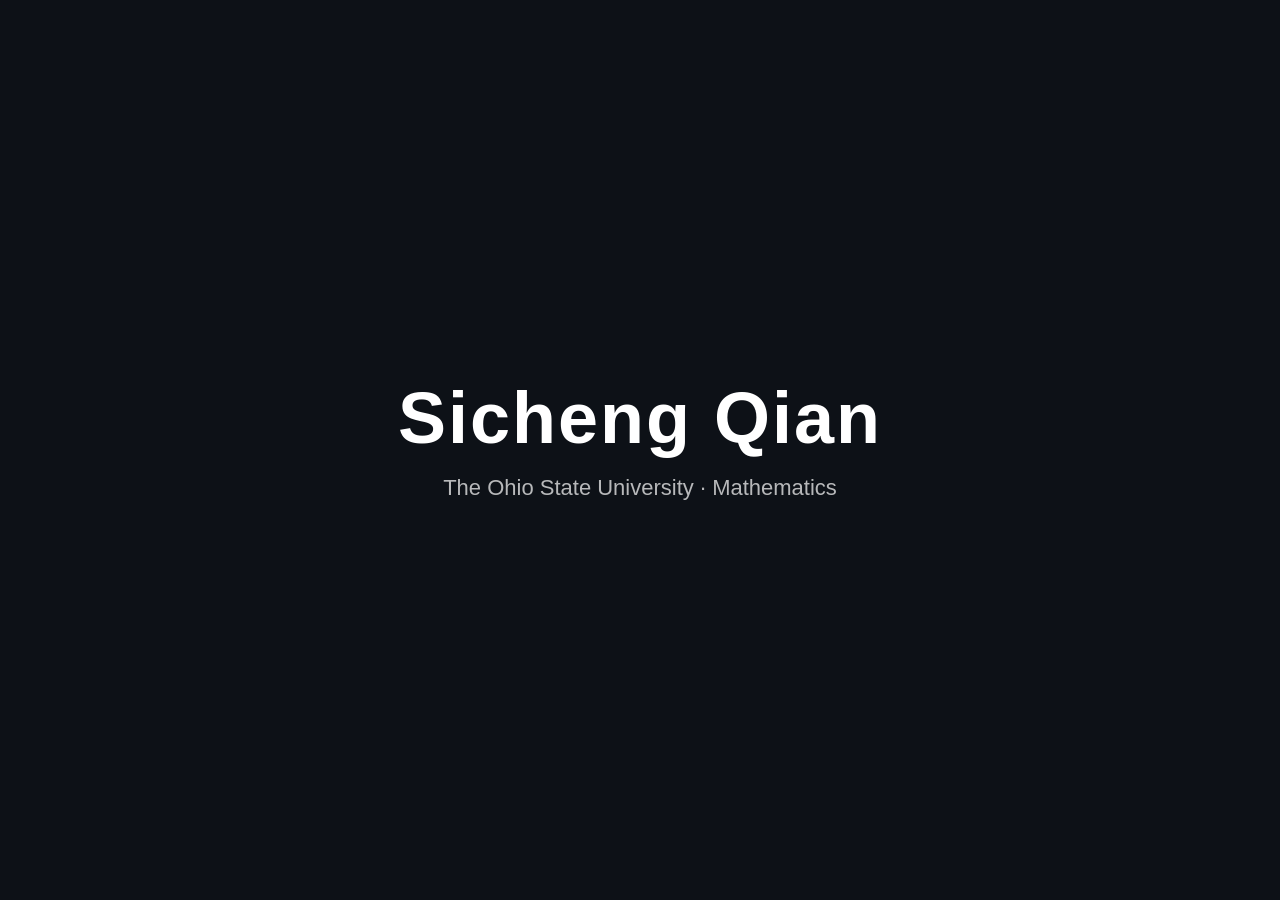
==== index.html @ fb71d8be "Modify styles for background and typography Updated background color and font styles in index.html." ====
<!DOCTYPE html>
<html lang="en">
<head>
  <meta charset="UTF-8">
  <meta name="viewport" content="width=device-width, initial-scale=1.0">
  <title>Sicheng Qian</title>

  <style>
    body{
      margin:0;
      background:#0d1117;
      color:white;
      font-family:Arial, sans-serif;
      height:100vh;
      display:flex;
      justify-content:center;
      align-items:center;
    }

    .card{
      text-align:center;
    }

    h1{
      font-size:72px;
      margin:0;
      letter-spacing:2px;
    }

    p{
      margin-top:16px;
      opacity:0.7;
      font-size:22px;
    }
  </style>
</head>

<body>

<div class="card">
  <h1>Sicheng Qian</h1>
  <p>The Ohio State University · Mathematics</p>
</div>

</body>
</html>
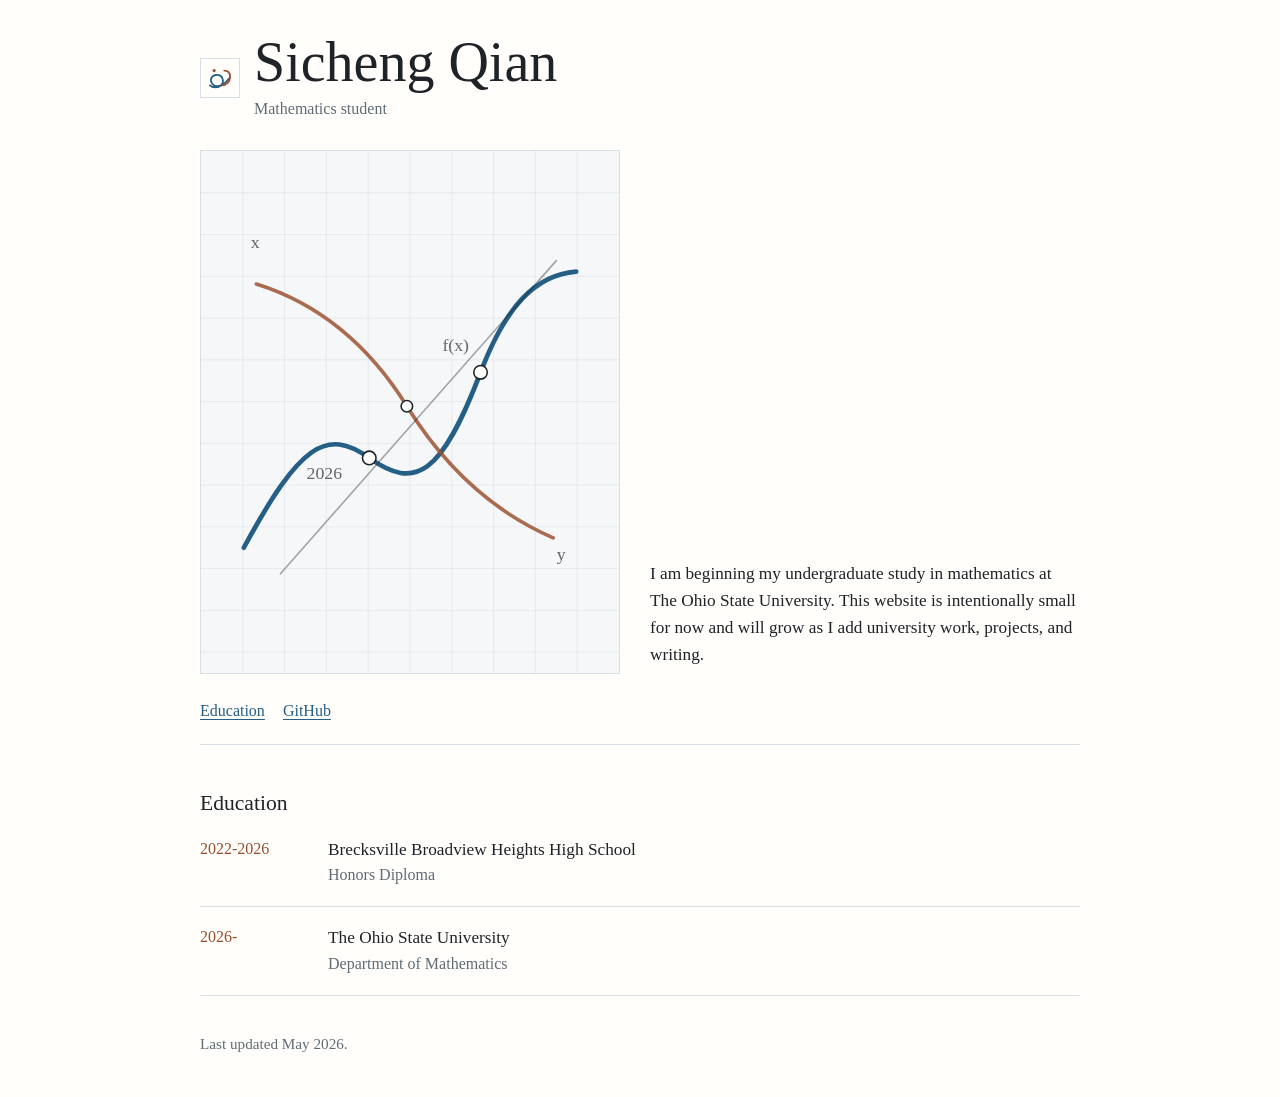
==== commit b6e4968b: "Refactor index.html with improved structure Updated HTML structure and added meta description." ====
--- a/index.html
+++ b/index.html
@@ -1,46 +1,66 @@
-<!DOCTYPE html>
+
+<!doctype html>
 <html lang="en">
-<head>
-  <meta charset="UTF-8">
-  <meta name="viewport" content="width=device-width, initial-scale=1.0">
-  <title>Sicheng Qian</title>
+  <head>
+    <meta charset="utf-8">
+    <meta name="viewport" content="width=device-width, initial-scale=1">
+    <meta name="description" content="Sicheng Qian's personal academic website.">
+    <title>Sicheng Qian</title>
+    <link rel="stylesheet" href="styles.css">
+  </head>
+  <body>
+    <main class="page">
+      <header class="site-header" aria-label="Sicheng Qian homepage">
+        <a class="mark" href="./" aria-label="Sicheng Qian home">
+          <img src="assets/sq-mark.svg" alt="" width="34" height="34">
+        </a>
+        <div>
+          <h1>Sicheng Qian</h1>
+          <p class="subtitle">Mathematics student</p>
+        </div>
+      </header>
 
-  <style>
-    body{
-      margin:0;
-      background:#0d1117;
-      color:white;
-      font-family:Arial, sans-serif;
-      height:100vh;
-      display:flex;
-      justify-content:center;
-      align-items:center;
-    }
+      <section class="intro" aria-label="Introduction">
+        <div class="portrait-panel">
+          <img src="assets/math-field.svg" alt="Abstract mathematical coordinate field">
+        </div>
+        <div class="intro-copy">
+          <p>
+            I am beginning my undergraduate study in mathematics at The Ohio
+            State University. This website is intentionally small for now and
+            will grow as I add university work, projects, and writing.
+          </p>
+        </div>
+      </section>
 
-    .card{
-      text-align:center;
-    }
+      <nav class="links" aria-label="Website sections">
+        <a href="#education">Education</a>
+        <a href="https://github.com/qsc032376-hash">GitHub</a>
+      </nav>
 
-    h1{
-      font-size:72px;
-      margin:0;
-      letter-spacing:2px;
-    }
+      <section class="section" id="education">
+        <h2>Education</h2>
+        <ol class="timeline">
+          <li>
+            <span class="years">2022-2026</span>
+            <div>
+              <h3>Brecksville Broadview Heights High School</h3>
+              <p>Honors Diploma</p>
+            </div>
+          </li>
+          <li>
+            <span class="years">2026-</span>
+            <div>
+              <h3>The Ohio State University</h3>
+              <p>Department of Mathematics</p>
+            </div>
+          </li>
+        </ol>
+      </section>
 
-    p{
-      margin-top:16px;
-      opacity:0.7;
-      font-size:22px;
-    }
-  </style>
-</head>
-
-<body>
-
-<div class="card">
-  <h1>Sicheng Qian</h1>
-  <p>The Ohio State University · Mathematics</p>
-</div>
-
-</body>
+      <footer>
+        <p>Last updated May 2026.</p>
+      </footer>
+    </main>
+  </body>
 </html>
--- a/styles.css
+++ b/styles.css
@@ -0,0 +1 @@
+body{margin:0;background:#fffefb;color:#1f2328;font-family:Georgia,'Times New Roman',serif;line-height:1.55}a{color:#255f85;text-underline-offset:.18em}a:hover{color:#9a4f2d}.page{width:min(880px,calc(100% - 32px));margin:0 auto;padding:34px 0 42px}.site-header{display:flex;align-items:center;gap:14px;margin-bottom:28px}.mark{display:inline-grid;width:38px;height:38px;place-items:center;border:1px solid #d8dee4;background:#fff}h1,h2,h3,p{margin:0}h1{font-size:clamp(2.1rem,6vw,3.5rem);font-weight:500;line-height:1}.subtitle,.timeline p,footer{color:#616b75}.subtitle{margin-top:7px}.intro{display:grid;grid-template-columns:minmax(260px,420px) minmax(0,1fr);gap:30px;align-items:end;margin-bottom:25px}.portrait-panel{border:1px solid #d8dee4;background:#f5f7f8}.portrait-panel img{display:block;width:100%;height:auto;aspect-ratio:4/5;object-fit:cover}.intro-copy{max-width:34rem;padding-bottom:6px;font-size:1.08rem}.links{display:flex;flex-wrap:wrap;gap:8px 18px;margin:22px 0 42px;padding-bottom:20px;border-bottom:1px solid #d8dee4}.section{margin-top:30px}h2{margin-bottom:16px;font-size:1.35rem;font-weight:500}h3{font-size:1.08rem;font-weight:500}.timeline{display:grid;gap:18px;margin:0;padding:0;list-style:none}.timeline li{display:grid;grid-template-columns:108px minmax(0,1fr);gap:20px;padding-bottom:18px;border-bottom:1px solid #d8dee4}.years{color:#9a4f2d;font-variant-numeric:tabular-nums;white-space:nowrap}footer{margin-top:36px;font-size:.95rem}@media(max-width:680px){.page{width:min(100% - 24px,880px);padding-top:24px}.intro{grid-template-columns:1fr;gap:18px}.portrait-panel img{aspect-ratio:16/10}.timeline li{grid-template-columns:1fr;gap:4px}}
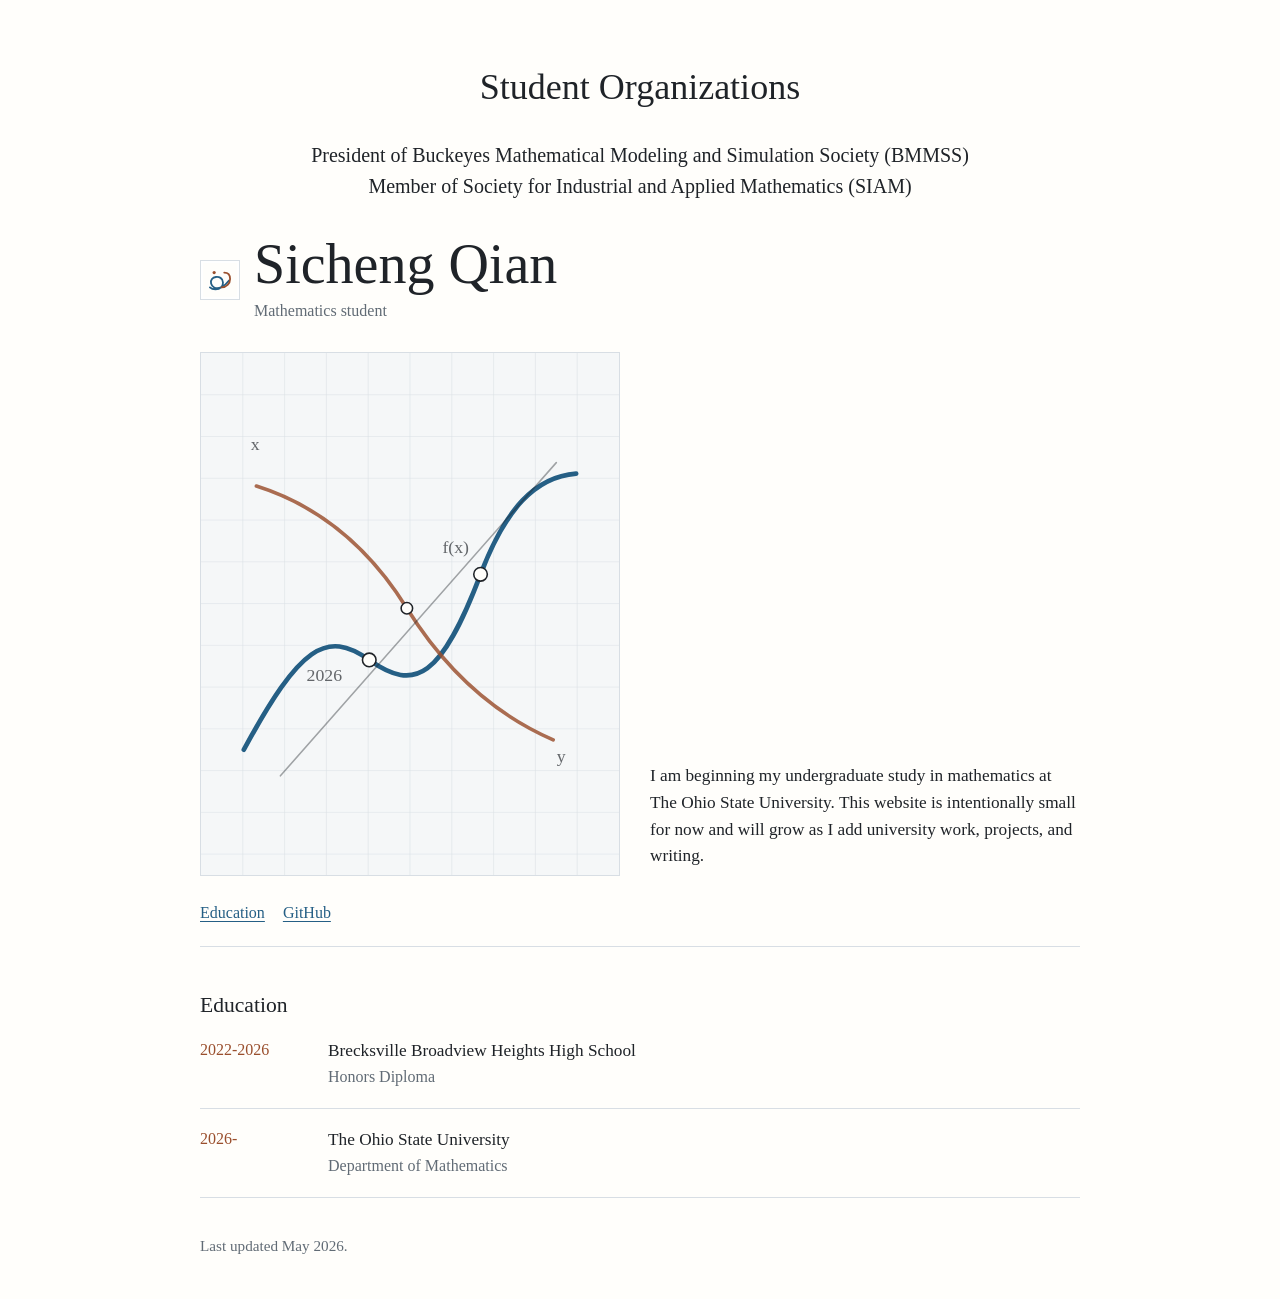
==== commit ea611818: "Add student organizations section to index.html Added section for student organizations with roles." ====
--- a/index.html
+++ b/index.html
@@ -1,4 +1,3 @@
-
 <!doctype html>
 <html lang="en">
   <head>
@@ -8,6 +7,17 @@
     <title>Sicheng Qian</title>
     <link rel="stylesheet" href="styles.css">
   </head>
+  <div style="margin-top:60px;text-align:center;">
+  <h2 style="font-size:36px;">Student Organizations</h2>
+
+  <p style="font-size:20px;margin-top:24px;">
+    President of Buckeyes Mathematical Modeling and Simulation Society (BMMSS)
+  </p>
+
+  <p style="font-size:20px;">
+    Member of Society for Industrial and Applied Mathematics (SIAM)
+  </p>
+</div>
   <body>
     <main class="page">
       <header class="site-header" aria-label="Sicheng Qian homepage">
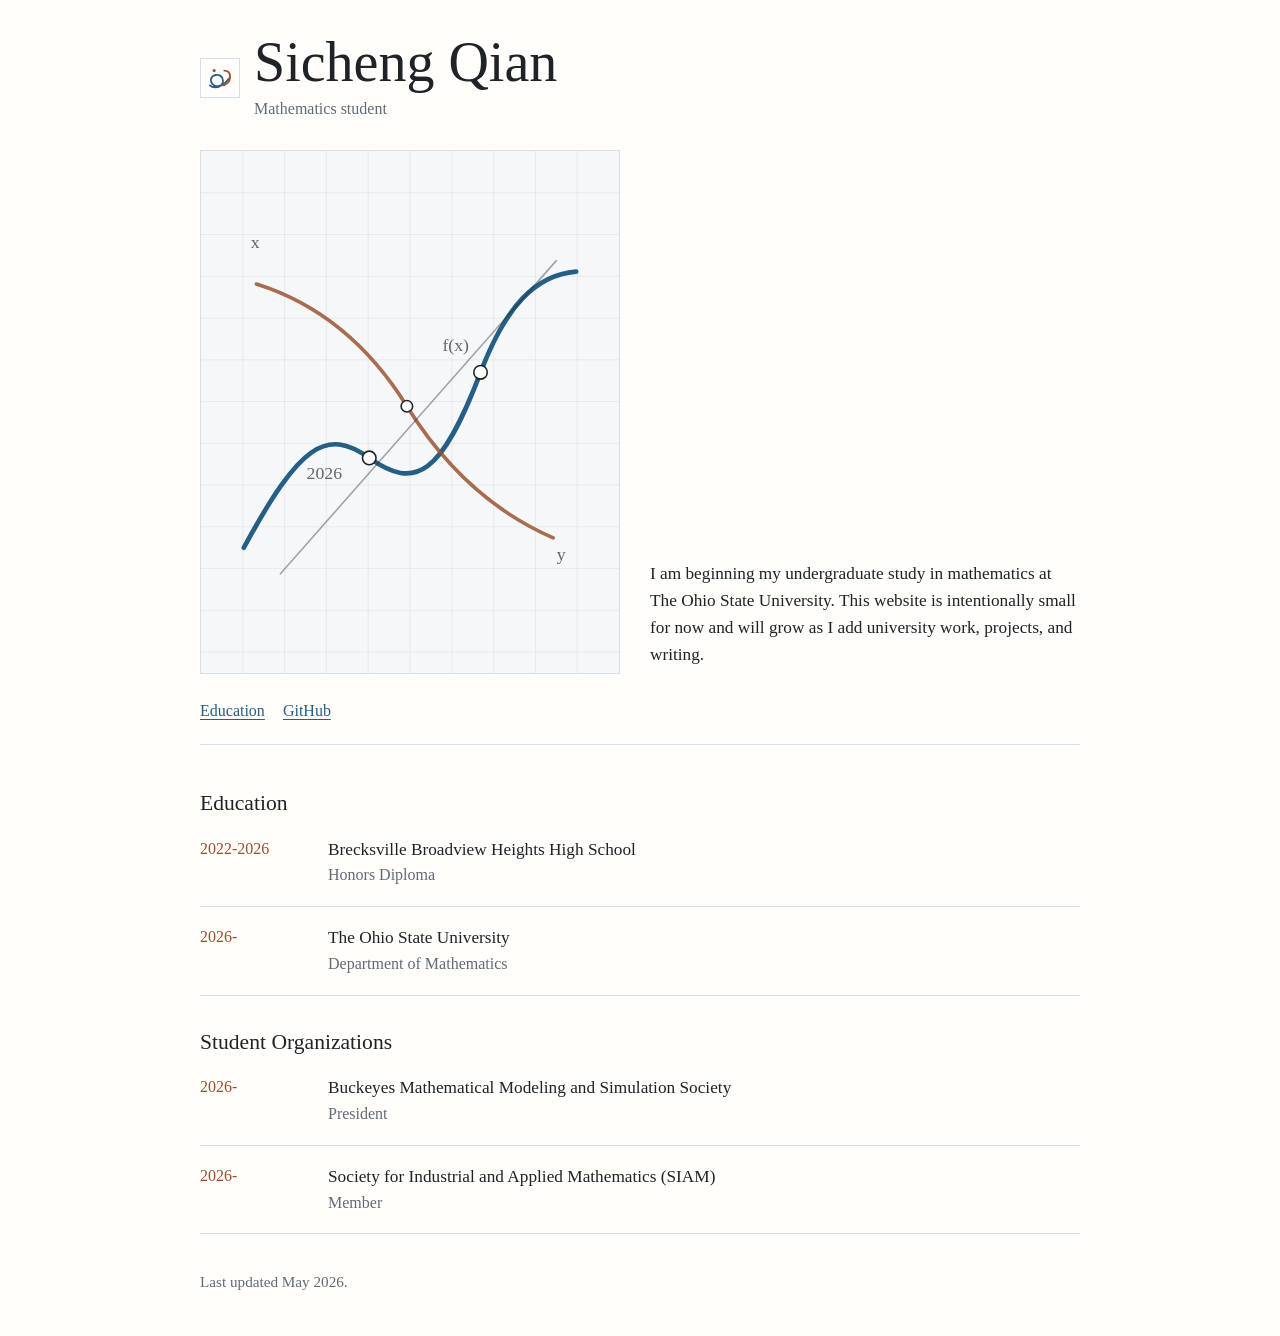
==== commit 02bc4306: "Revise student organizations section in index.html Replaced the old student organizations section wi" ====
--- a/index.html
+++ b/index.html
@@ -7,17 +7,6 @@
     <title>Sicheng Qian</title>
     <link rel="stylesheet" href="styles.css">
   </head>
-  <div style="margin-top:60px;text-align:center;">
-  <h2 style="font-size:36px;">Student Organizations</h2>
-
-  <p style="font-size:20px;margin-top:24px;">
-    President of Buckeyes Mathematical Modeling and Simulation Society (BMMSS)
-  </p>
-
-  <p style="font-size:20px;">
-    Member of Society for Industrial and Applied Mathematics (SIAM)
-  </p>
-</div>
   <body>
     <main class="page">
       <header class="site-header" aria-label="Sicheng Qian homepage">
@@ -67,7 +56,27 @@
           </li>
         </ol>
       </section>
+<section class="section">
+  <h2>Student Organizations</h2>
 
+  <ul class="timeline">
+    <li>
+      <span class="years">2026-</span>
+      <div>
+        <h3>Buckeyes Mathematical Modeling and Simulation Society</h3>
+        <p>President</p>
+      </div>
+    </li>
+
+    <li>
+      <span class="years">2026-</span>
+      <div>
+        <h3>Society for Industrial and Applied Mathematics (SIAM)</h3>
+        <p>Member</p>
+      </div>
+    </li>
+  </ul>
+</section>
       <footer>
         <p>Last updated May 2026.</p>
       </footer>
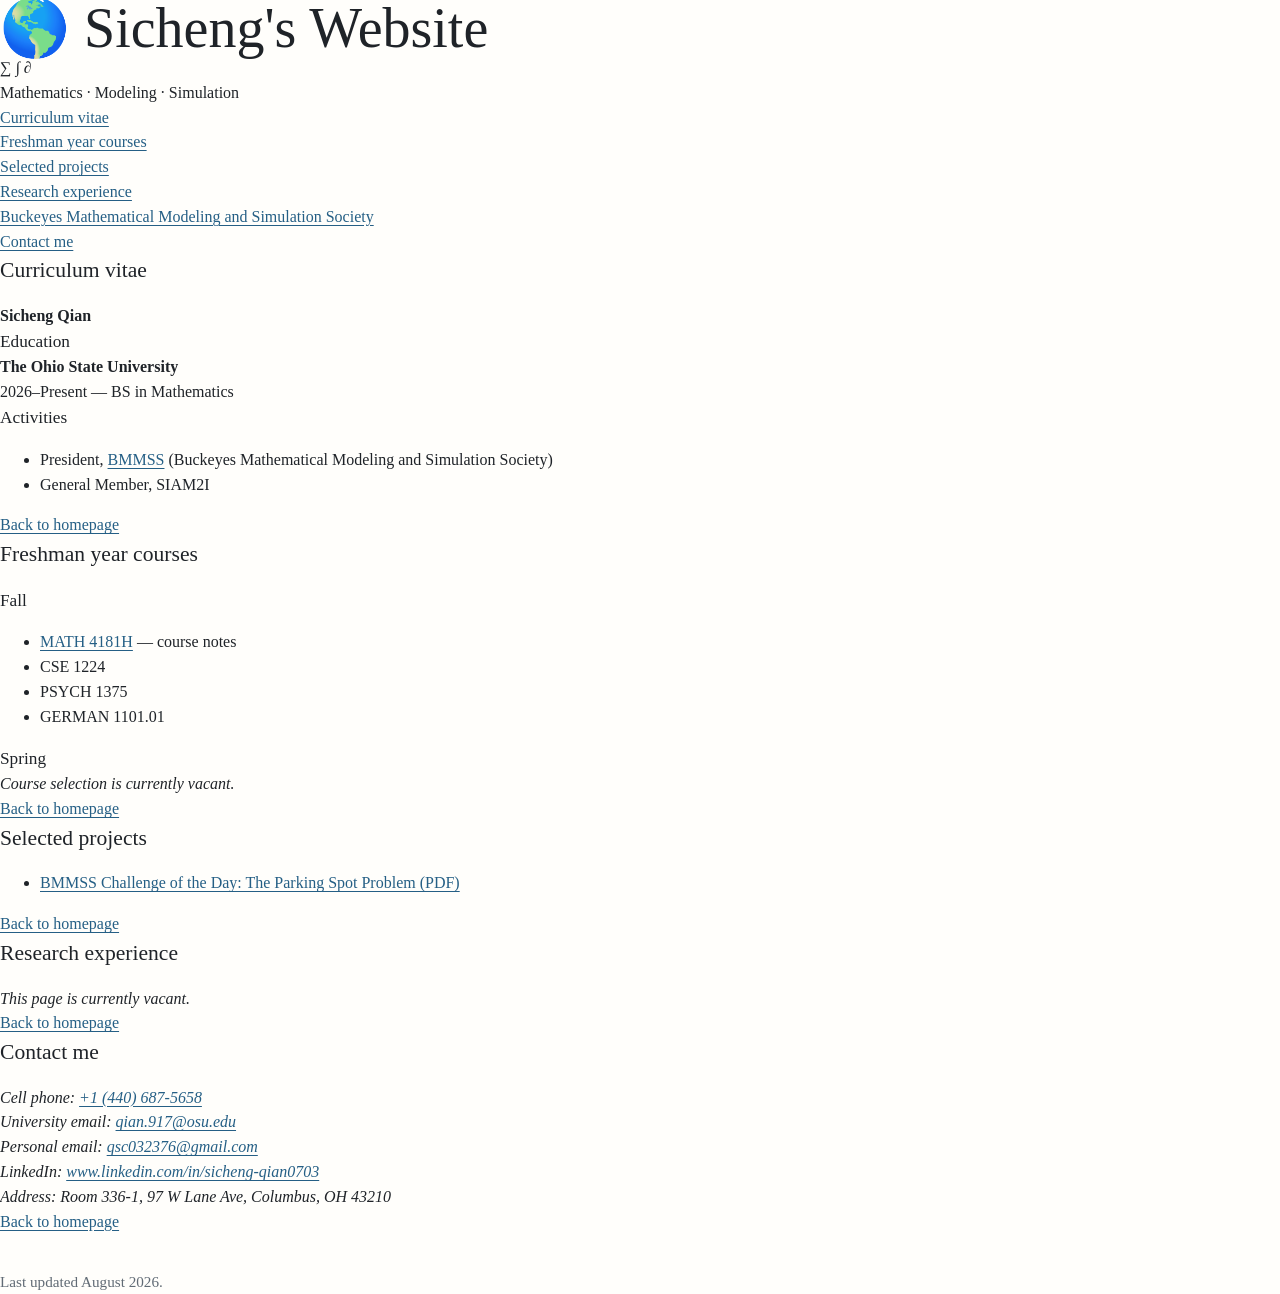
==== commit df0ba2d1: "Update portfolio homepage Updated personal website content and structure, including new sections for" ====
--- a/index.html
+++ b/index.html
@@ -1,85 +1,86 @@
 <!doctype html>
 <html lang="en">
-  <head>
-    <meta charset="utf-8">
-    <meta name="viewport" content="width=device-width, initial-scale=1">
-    <meta name="description" content="Sicheng Qian's personal academic website.">
-    <title>Sicheng Qian</title>
-    <link rel="stylesheet" href="styles.css">
-  </head>
-  <body>
-    <main class="page">
-      <header class="site-header" aria-label="Sicheng Qian homepage">
-        <a class="mark" href="./" aria-label="Sicheng Qian home">
-          <img src="assets/sq-mark.svg" alt="" width="34" height="34">
-        </a>
-        <div>
-          <h1>Sicheng Qian</h1>
-          <p class="subtitle">Mathematics student</p>
-        </div>
-      </header>
+<head>
+  <meta charset="utf-8">
+  <meta name="viewport" content="width=device-width, initial-scale=1">
+  <meta name="description" content="Sicheng Qian — mathematics student at The Ohio State University.">
+  <title>Sicheng's Website</title>
+  <link rel="stylesheet" href="styles.css">
+</head>
+<body>
+  <main id="top">
+    <h1><span class="globe" aria-hidden="true">🌎</span> Sicheng's Website</h1>
 
-      <section class="intro" aria-label="Introduction">
-        <div class="portrait-panel">
-          <img src="assets/math-field.svg" alt="Abstract mathematical coordinate field">
-        </div>
-        <div class="intro-copy">
-          <p>
-            I am beginning my undergraduate study in mathematics at The Ohio
-            State University. This website is intentionally small for now and
-            will grow as I add university work, projects, and writing.
-          </p>
-        </div>
-      </section>
+    <div class="math-portrait" role="img" aria-label="Abstract mathematics illustration">
+      <span class="sigma">∑</span>
+      <span class="integral">∫</span>
+      <span class="partial">∂</span>
+      <p>Mathematics · Modeling · Simulation</p>
+    </div>
 
-      <nav class="links" aria-label="Website sections">
-        <a href="#education">Education</a>
-        <a href="https://github.com/qsc032376-hash">GitHub</a>
-      </nav>
+    <nav aria-label="Site directory">
+      <a href="#cv">Curriculum vitae</a><br>
+      <a href="#courses">Freshman year courses</a><br>
+      <a href="#projects">Selected projects</a><br>
+      <a href="#research">Research experience</a><br>
+      <a href="https://bmmss-web.vercel.app" target="_blank" rel="noreferrer">Buckeyes Mathematical Modeling and Simulation Society</a><br>
+      <a href="#contact">Contact me</a>
+    </nav>
 
-      <section class="section" id="education">
-        <h2>Education</h2>
-        <ol class="timeline">
-          <li>
-            <span class="years">2022-2026</span>
-            <div>
-              <h3>Brecksville Broadview Heights High School</h3>
-              <p>Honors Diploma</p>
-            </div>
-          </li>
-          <li>
-            <span class="years">2026-</span>
-            <div>
-              <h3>The Ohio State University</h3>
-              <p>Department of Mathematics</p>
-            </div>
-          </li>
-        </ol>
-      </section>
-<section class="section">
-  <h2>Student Organizations</h2>
+    <section id="cv">
+      <h2>Curriculum vitae</h2>
+      <p><strong>Sicheng Qian</strong></p>
+      <h3>Education</h3>
+      <p><strong>The Ohio State University</strong><br>2026–Present — BS in Mathematics</p>
+      <h3>Activities</h3>
+      <ul>
+        <li>President, <a href="https://bmmss-web.vercel.app" target="_blank" rel="noreferrer">BMMSS</a> (Buckeyes Mathematical Modeling and Simulation Society)</li>
+        <li>General Member, SIAM2I</li>
+      </ul>
+      <p class="back"><a href="#top">Back to homepage</a></p>
+    </section>
 
-  <ul class="timeline">
-    <li>
-      <span class="years">2026-</span>
-      <div>
-        <h3>Buckeyes Mathematical Modeling and Simulation Society</h3>
-        <p>President</p>
-      </div>
-    </li>
+    <section id="courses">
+      <h2>Freshman year courses</h2>
+      <h3>Fall</h3>
+      <ul>
+        <li><a href="math-4181h/">MATH 4181H</a> — course notes</li>
+        <li>CSE 1224</li>
+        <li>PSYCH 1375</li>
+        <li>GERMAN 1101.01</li>
+      </ul>
+      <h3>Spring</h3>
+      <p><em>Course selection is currently vacant.</em></p>
+      <p class="back"><a href="#top">Back to homepage</a></p>
+    </section>
 
-    <li>
-      <span class="years">2026-</span>
-      <div>
-        <h3>Society for Industrial and Applied Mathematics (SIAM)</h3>
-        <p>Member</p>
-      </div>
-    </li>
-  </ul>
-</section>
-      <footer>
-        <p>Last updated May 2026.</p>
-      </footer>
-    </main>
-  </body>
+    <section id="projects">
+      <h2>Selected projects</h2>
+      <ul>
+        <li><a href="https://sicheng-qian-portfolio.qian-917.chatgpt.site/bmmss-parking-spot-challenge.pdf" target="_blank" rel="noreferrer">BMMSS Challenge of the Day: The Parking Spot Problem (PDF)</a></li>
+      </ul>
+      <p class="back"><a href="#top">Back to homepage</a></p>
+    </section>
+
+    <section id="research">
+      <h2>Research experience</h2>
+      <p><em>This page is currently vacant.</em></p>
+      <p class="back"><a href="#top">Back to homepage</a></p>
+    </section>
+
+    <section id="contact">
+      <h2>Contact me</h2>
+      <address>
+        Cell phone: <a href="tel:+14406875658">+1 (440) 687-5658</a><br>
+        University email: <a href="mailto:qian.917@osu.edu">qian.917@osu.edu</a><br>
+        Personal email: <a href="mailto:qsc032376@gmail.com">qsc032376@gmail.com</a><br>
+        LinkedIn: <a href="https://www.linkedin.com/in/sicheng-qian0703" target="_blank" rel="noreferrer">www.linkedin.com/in/sicheng-qian0703</a><br>
+        Address: Room 336-1, 97 W Lane Ave, Columbus, OH 43210
+      </address>
+      <p class="back"><a href="#top">Back to homepage</a></p>
+    </section>
+
+    <footer>Last updated August 2026.</footer>
+  </main>
+</body>
 </html>
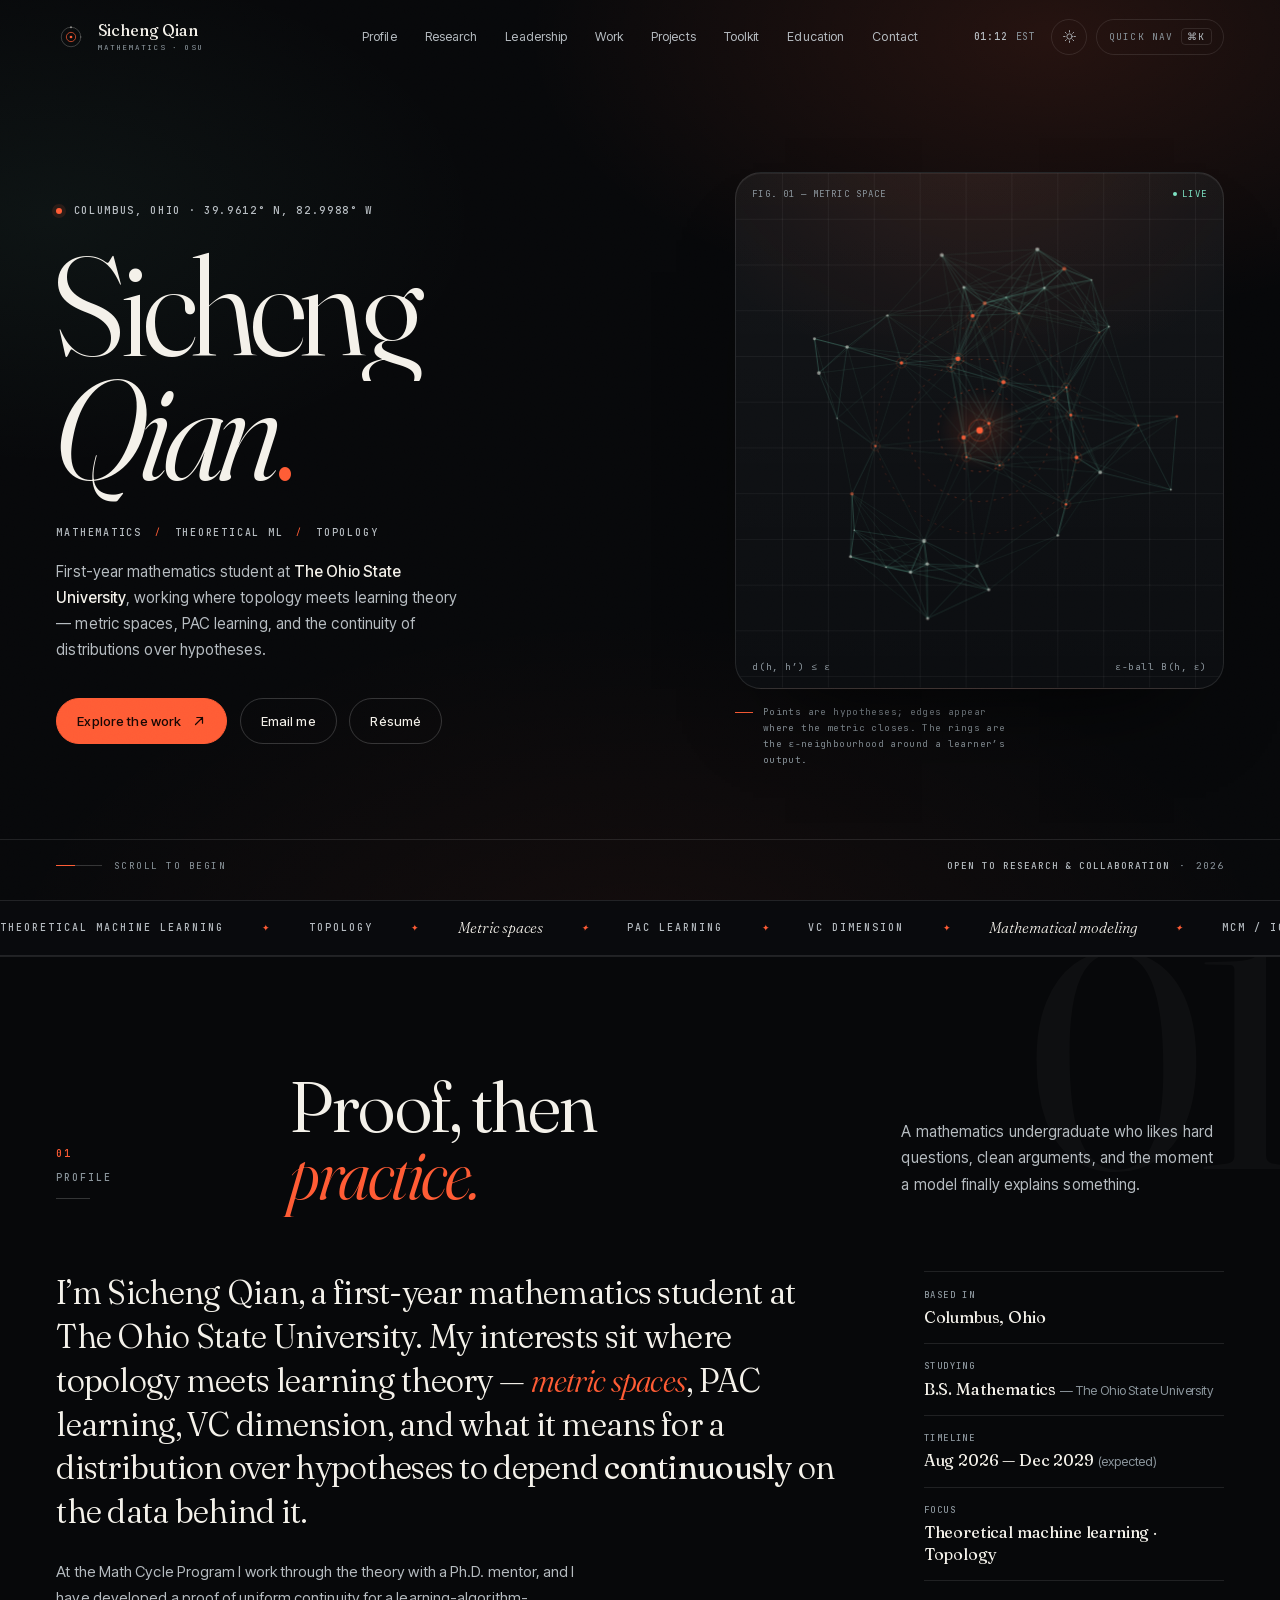
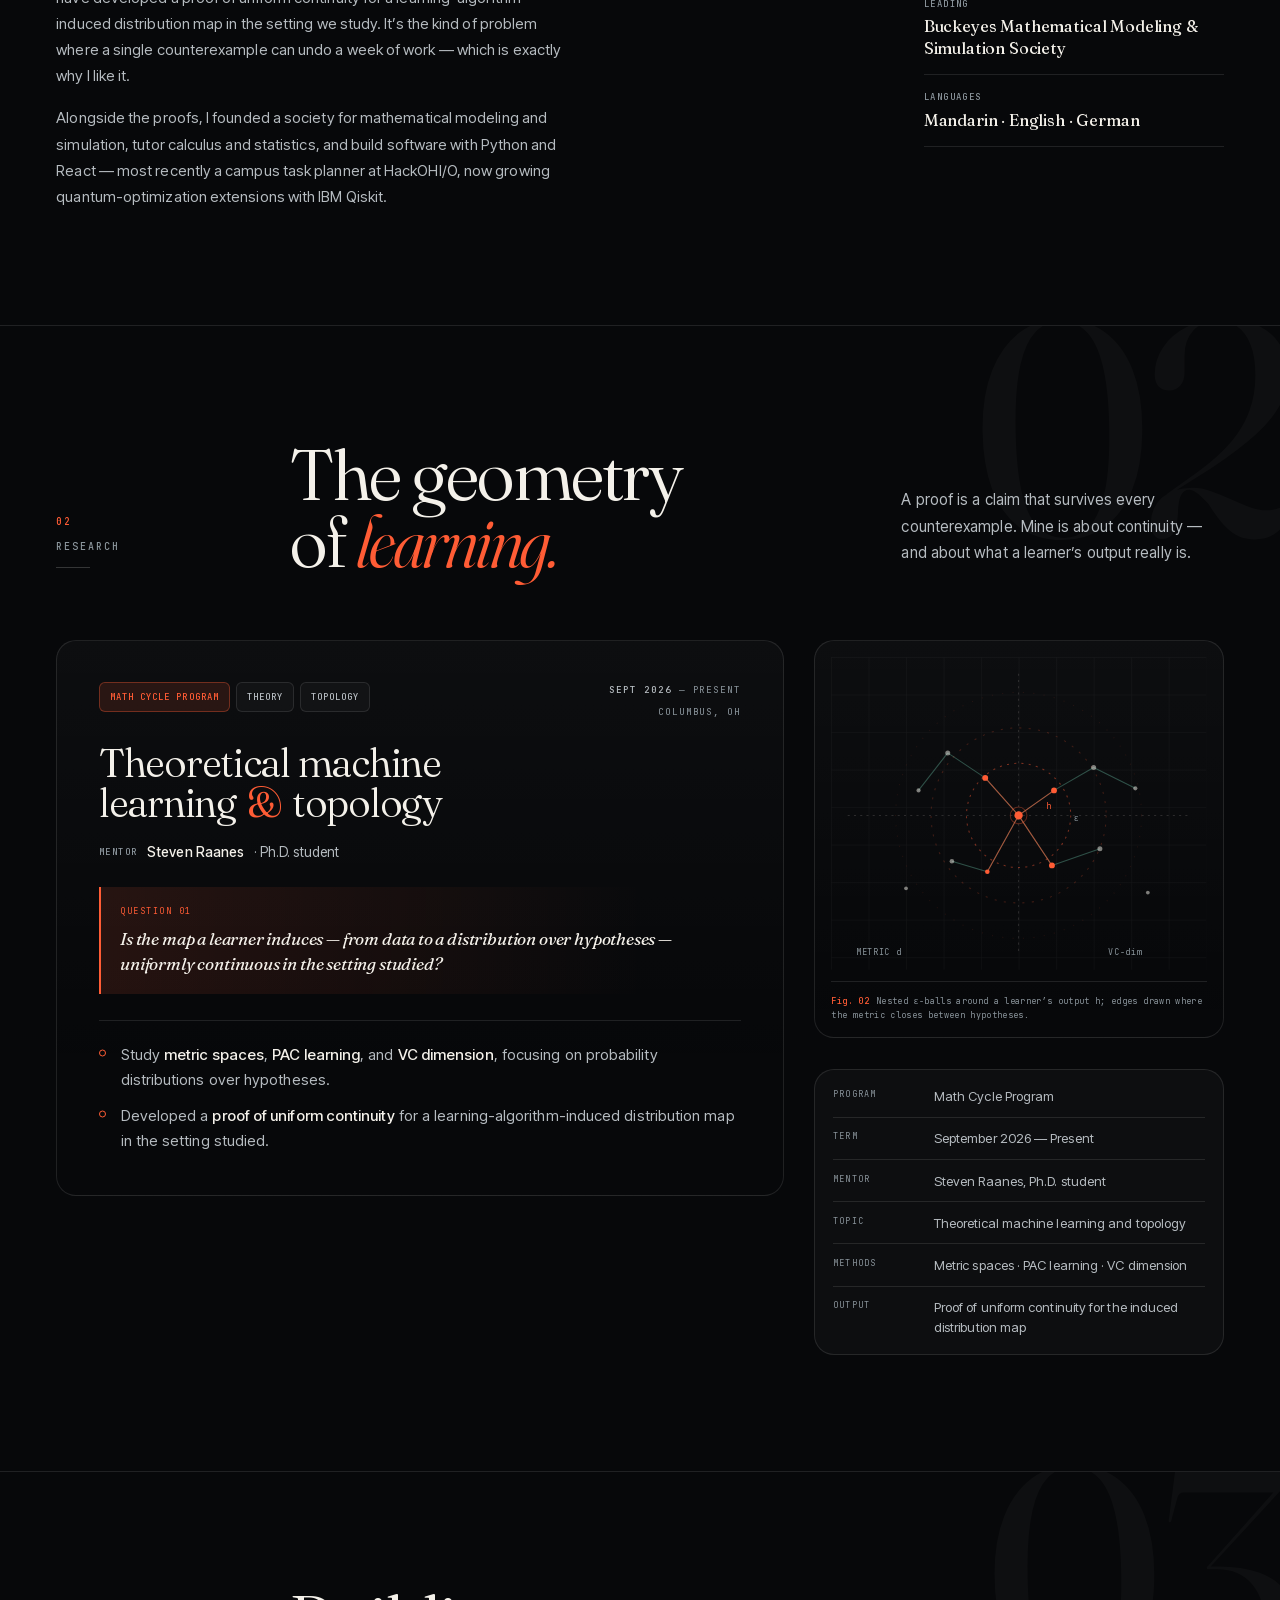
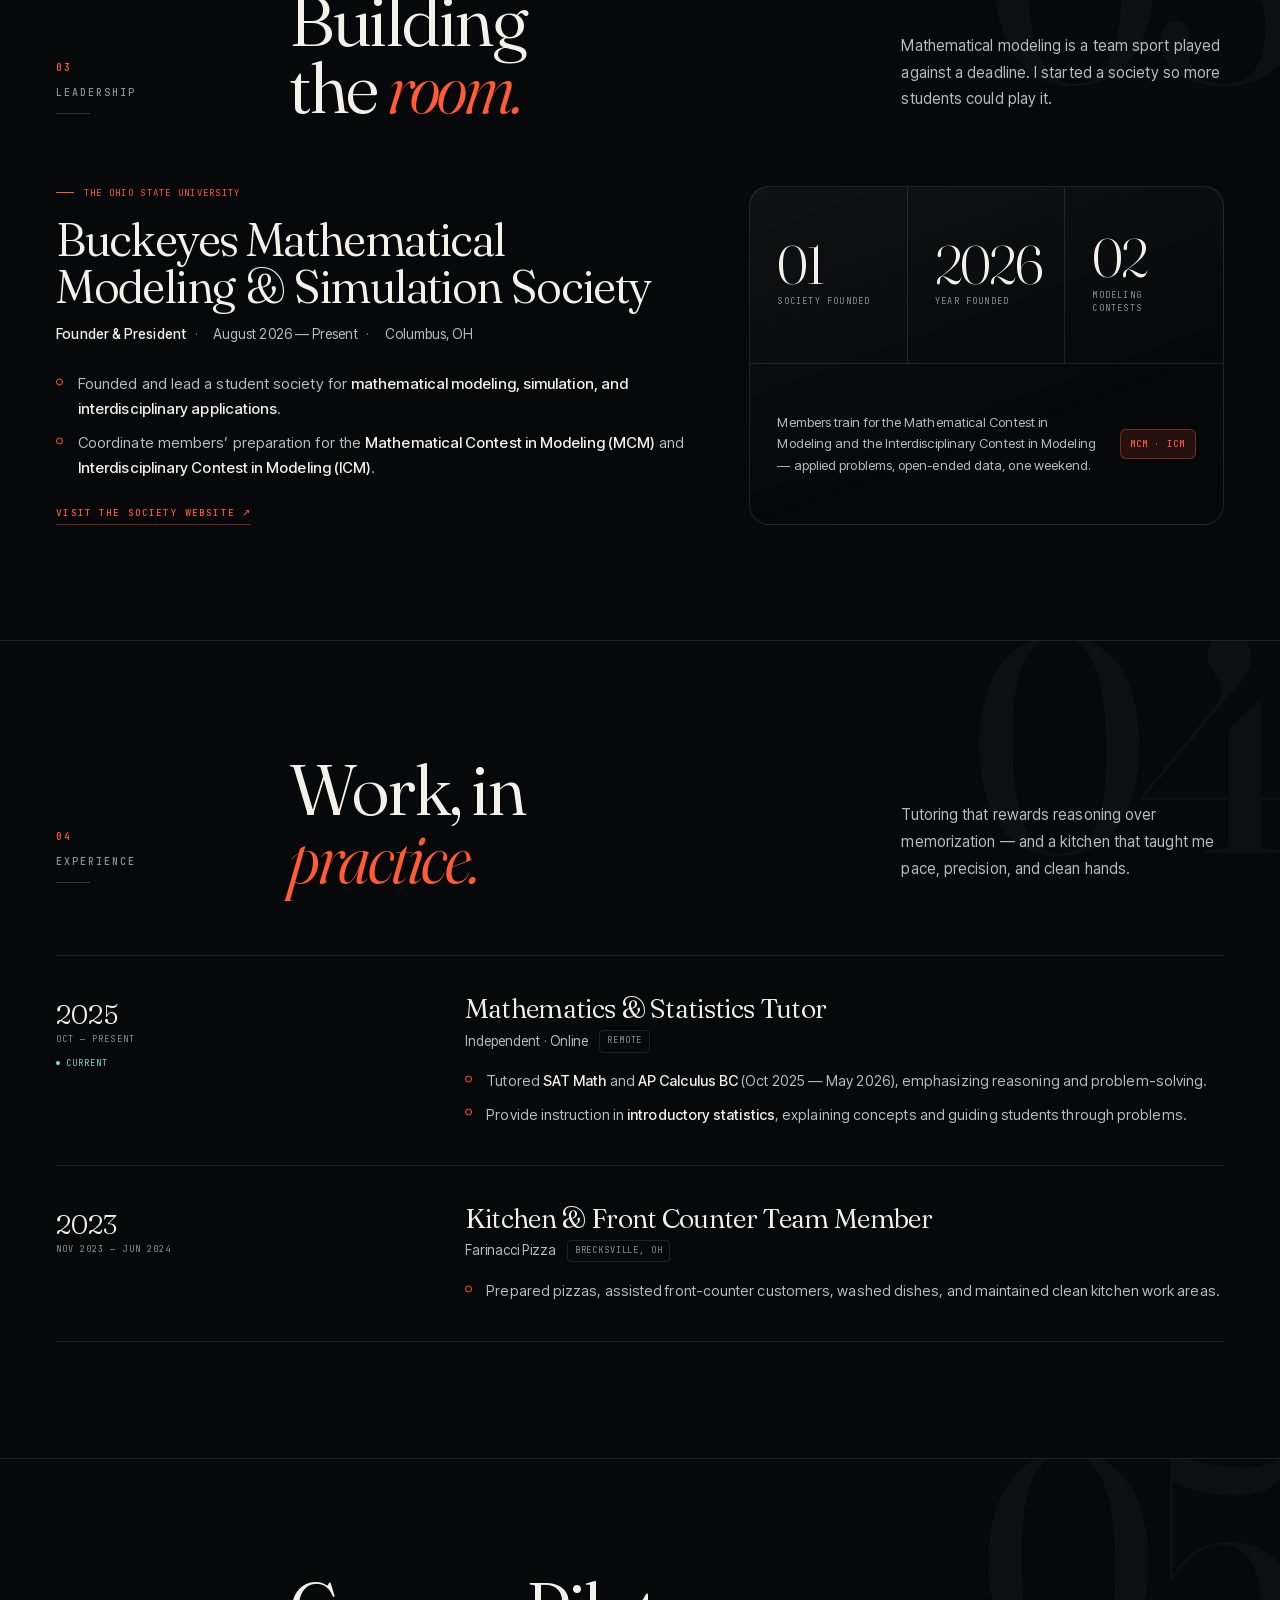
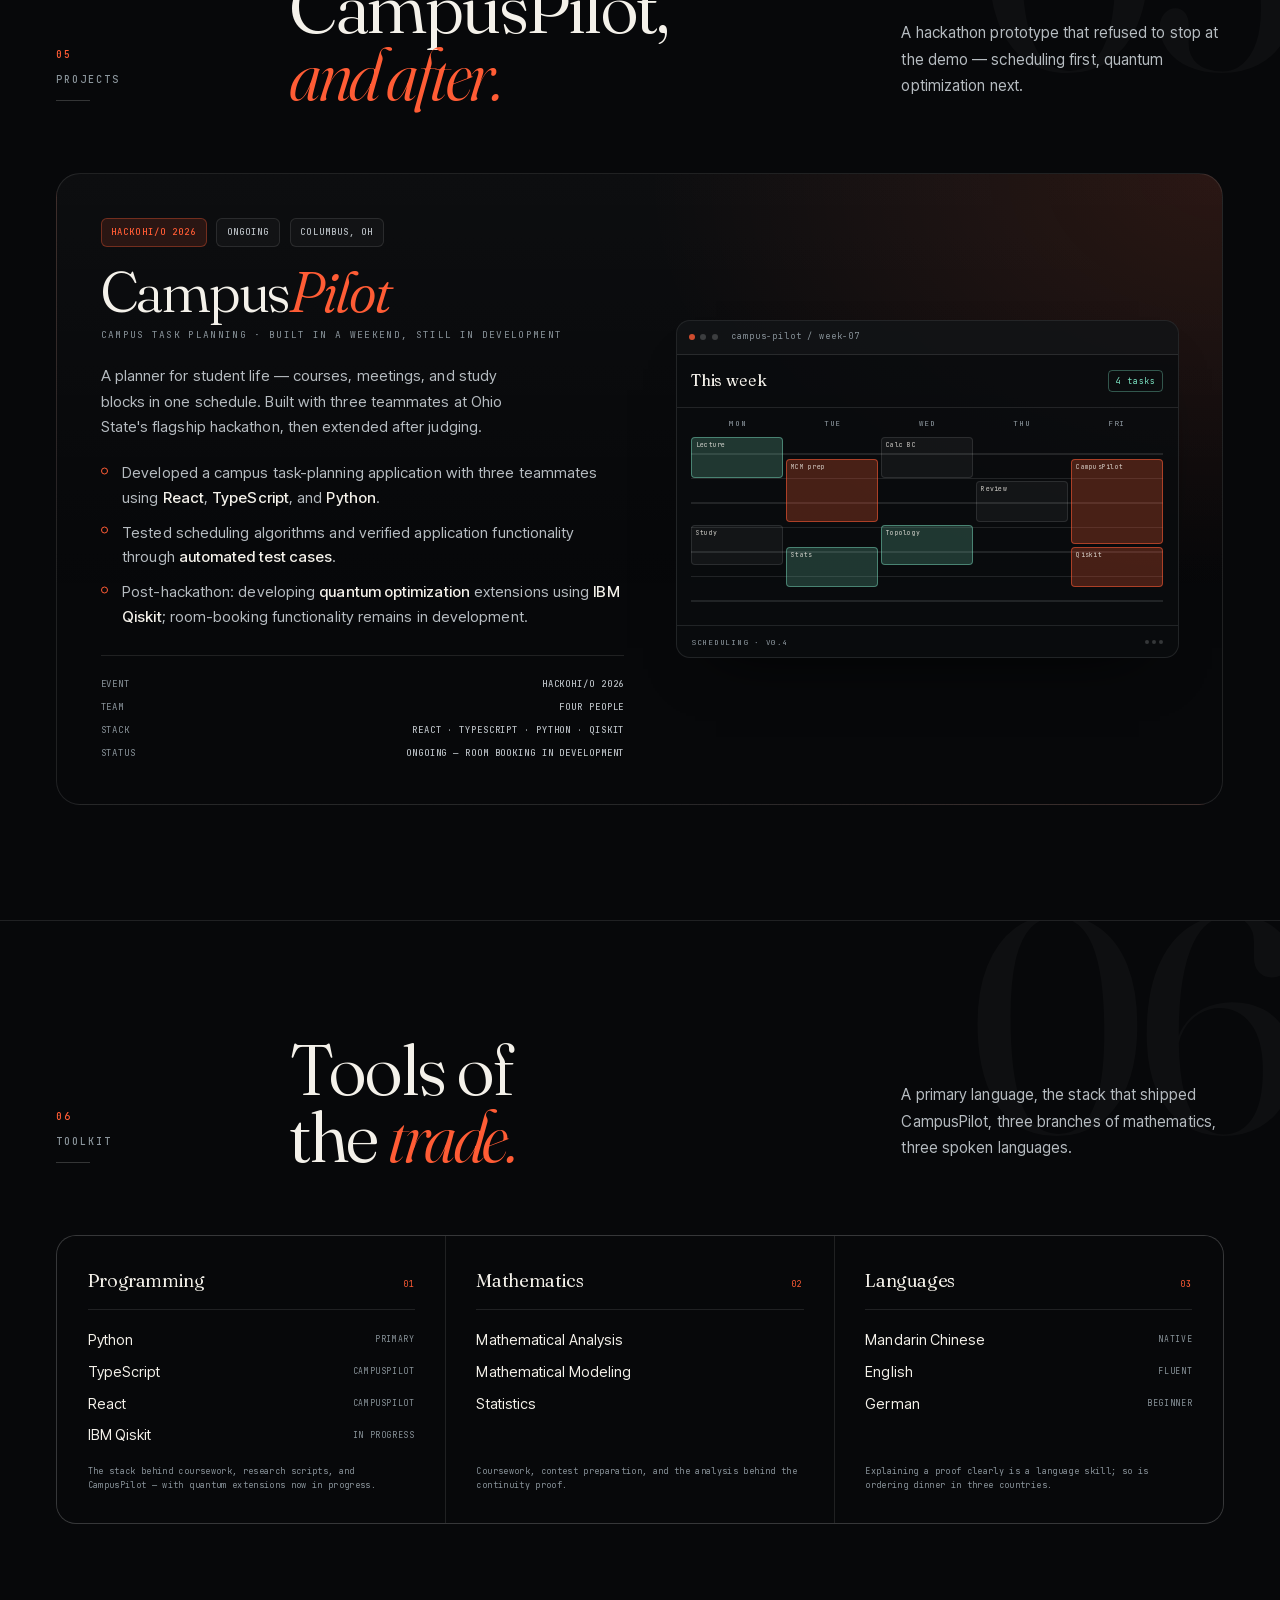
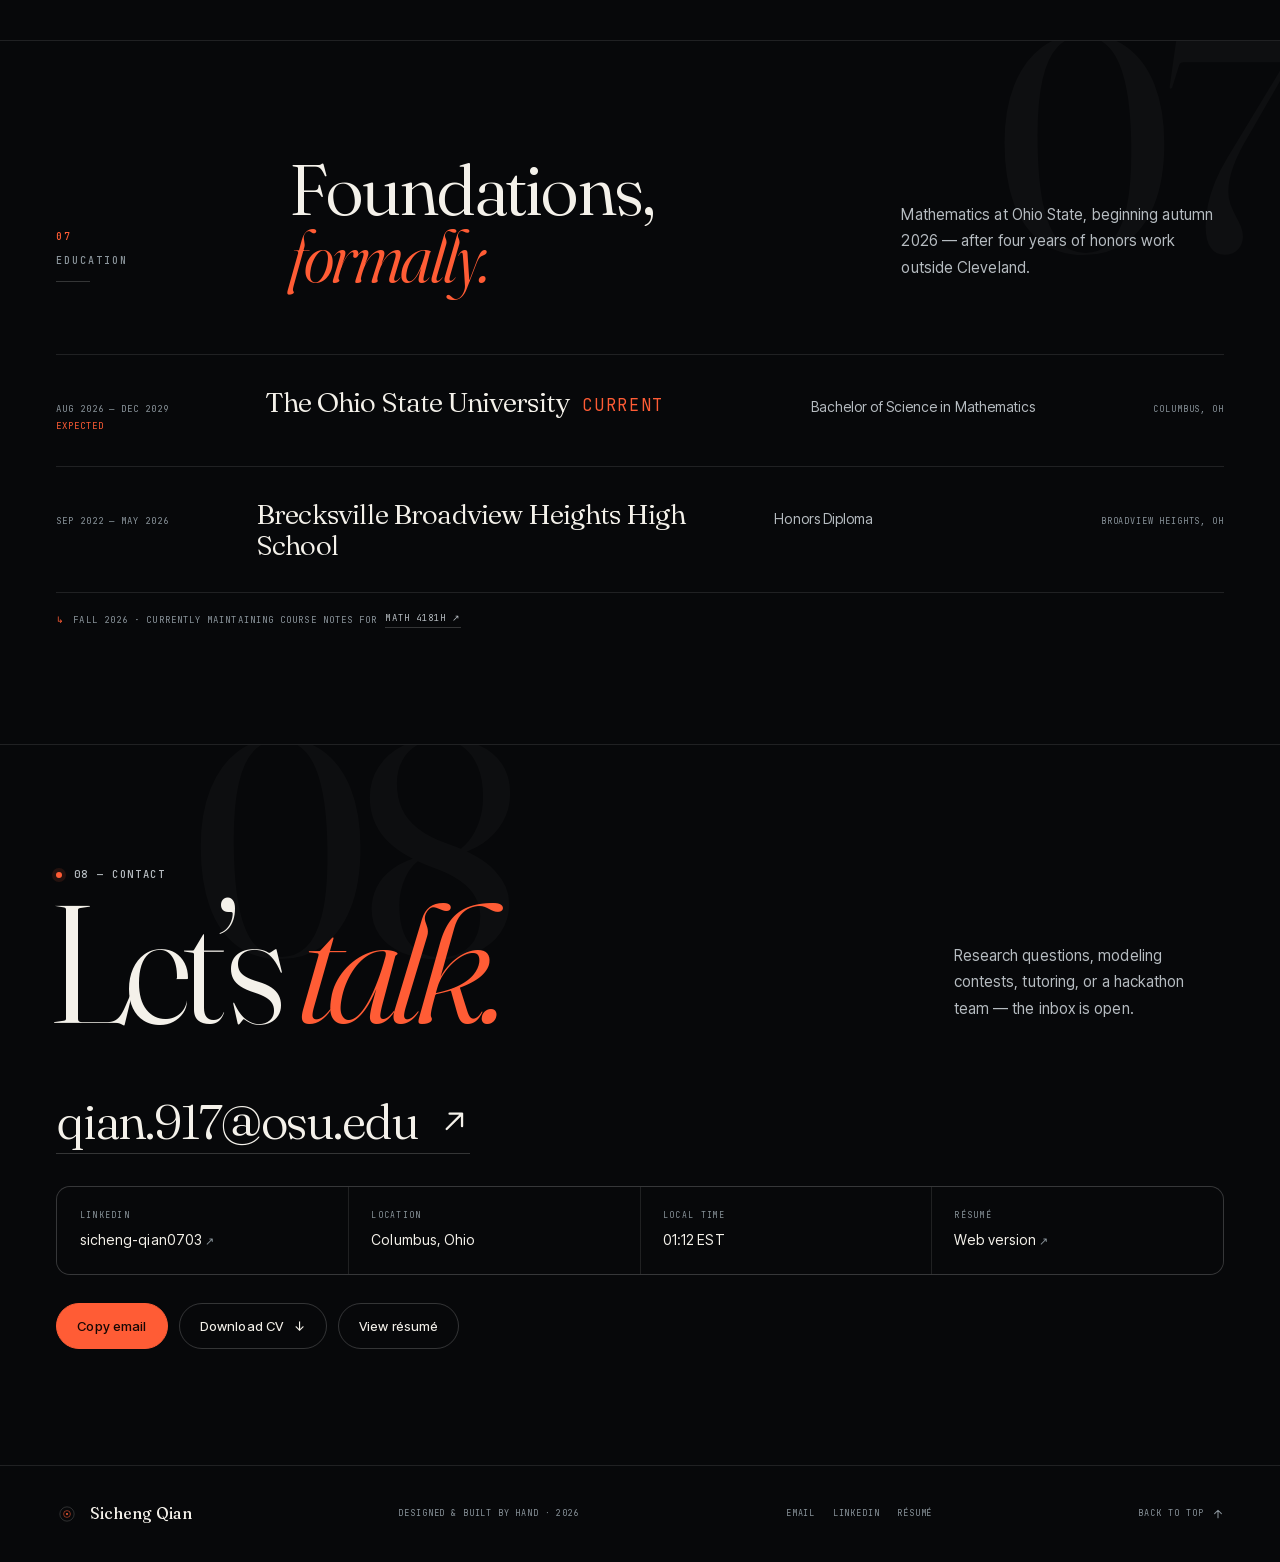
==== commit e9f6f5b6: "Launch new personal site — metric-space portfolio - Replace homepage with new editorial design (hero" ====
--- a/index.html
+++ b/index.html
@@ -1,86 +1,752 @@
-<!doctype html>
-<html lang="en">
+<!DOCTYPE html>
+<html lang="en" data-theme="dark">
 <head>
-  <meta charset="utf-8">
-  <meta name="viewport" content="width=device-width, initial-scale=1">
-  <meta name="description" content="Sicheng Qian — mathematics student at The Ohio State University.">
-  <title>Sicheng's Website</title>
-  <link rel="stylesheet" href="styles.css">
+<meta charset="utf-8">
+<meta name="viewport" content="width=device-width, initial-scale=1">
+<title>Sicheng Qian — Mathematics, Machine Learning &amp; Topology</title>
+<meta name="description" content="Sicheng Qian — mathematics undergraduate at The Ohio State University working at the intersection of theoretical machine learning and topology. Research, leadership, projects, and experience.">
+<meta name="author" content="Sicheng Qian">
+<meta name="theme-color" content="#07080a">
+<link rel="canonical" href="https://qsc032376-hash.github.io/">
+<!-- Open Graph / social -->
+<meta property="og:type" content="website">
+<meta property="og:title" content="Sicheng Qian — Mathematics, Machine Learning &amp; Topology">
+<meta property="og:description" content="Mathematics at The Ohio State University. Metric spaces, PAC learning, and the continuity of hypothesis distributions.">
+<meta property="og:image" content="https://qsc032376-hash.github.io/assets/img/og.png">
+<meta property="og:image:width" content="1200">
+<meta property="og:image:height" content="630">
+<meta property="og:image:alt" content="Sicheng Qian — Mathematics, Theoretical ML &amp; Topology">
+<meta property="og:url" content="https://qsc032376-hash.github.io/">
+<meta property="og:site_name" content="Sicheng Qian">
+<meta name="twitter:card" content="summary_large_image">
+<meta name="twitter:title" content="Sicheng Qian — Mathematics, Machine Learning &amp; Topology">
+<meta name="twitter:description" content="Mathematics at The Ohio State University. Metric spaces, PAC learning, and the continuity of hypothesis distributions.">
+<meta name="twitter:image" content="https://qsc032376-hash.github.io/assets/img/og.png">
+
+<link rel="icon" href="assets/img/favicon.svg" type="image/svg+xml">
+<link rel="apple-touch-icon" href="assets/img/apple-touch-icon.png">
+
+<link rel="preload" href="assets/fonts/fraunces-normal-300-700.woff2" as="font" type="font/woff2" crossorigin>
+<link rel="preload" href="assets/fonts/inter-tight-normal-300-600.woff2" as="font" type="font/woff2" crossorigin>
+<link rel="stylesheet" href="assets/css/fonts.css">
+<link rel="stylesheet" href="assets/css/style.css">
+
+<script>
+  document.documentElement.classList.add('js');
+  try {
+    var t = localStorage.getItem('sq-theme');
+    if (t === 'light' || t === 'dark') document.documentElement.dataset.theme = t;
+  } catch (e) {}
+</script>
+
+<script type="application/ld+json">
+{
+  "@context": "https://schema.org",
+  "@type": "Person",
+  "name": "Sicheng Qian",
+  "email": "mailto:qian.917@osu.edu",
+  "jobTitle": "Mathematics undergraduate",
+  "description": "Mathematics undergraduate at The Ohio State University working at the intersection of theoretical machine learning and topology.",
+  "address": { "@type": "PostalAddress", "addressLocality": "Columbus", "addressRegion": "OH", "addressCountry": "US" },
+  "alumniOf": { "@type": "CollegeOrUniversity", "name": "The Ohio State University" },
+  "knowsLanguage": ["Mandarin Chinese", "English", "German"],
+  "knowsAbout": ["Mathematics", "Topology", "PAC learning", "VC dimension", "Mathematical modeling", "Python"],
+  "sameAs": ["https://linkedin.com/in/sicheng-qian0703"]
+}
+</script>
 </head>
 <body>
-  <main id="top">
-    <h1><span class="globe" aria-hidden="true">🌎</span> Sicheng's Website</h1>
-
-    <div class="math-portrait" role="img" aria-label="Abstract mathematics illustration">
-      <span class="sigma">∑</span>
-      <span class="integral">∫</span>
-      <span class="partial">∂</span>
-      <p>Mathematics · Modeling · Simulation</p>
-    </div>
-
-    <nav aria-label="Site directory">
-      <a href="#cv">Curriculum vitae</a><br>
-      <a href="#courses">Freshman year courses</a><br>
-      <a href="#projects">Selected projects</a><br>
-      <a href="#research">Research experience</a><br>
-      <a href="https://bmmss-web.vercel.app" target="_blank" rel="noreferrer">Buckeyes Mathematical Modeling and Simulation Society</a><br>
-      <a href="#contact">Contact me</a>
+
+<a class="skip-link" href="#main">Skip to content</a>
+<div class="grain" aria-hidden="true"></div>
+<div class="progress" aria-hidden="true"><span id="progress-bar"></span></div>
+<div class="cursor" id="cursor" aria-hidden="true"></div>
+
+<!-- ============================ INTRO ============================ -->
+<div class="intro" id="intro" aria-hidden="true">
+  <div class="intro__inner">
+    <svg class="intro__mark" viewBox="0 0 40 40" fill="none">
+      <circle cx="20" cy="20" r="13.5" stroke="currentColor" stroke-opacity=".22"/>
+      <circle cx="20" cy="20" r="6.5" stroke="#FF5C35" stroke-opacity=".9"/>
+      <circle cx="20" cy="20" r="2" fill="#FF5C35"/>
+      <circle cx="20" cy="6.5" r="1.5" fill="currentColor" fill-opacity=".5"/>
+    </svg>
+    <div class="intro__name">Sicheng Qian</div>
+    <div class="intro__bar"><i></i></div>
+    <div class="intro__meta"><span>Metric space</span><span id="intro-pct">00 — 100</span></div>
+  </div>
+</div>
+
+<!-- ============================== NAV ============================ -->
+<nav class="nav" id="nav" aria-label="Primary">
+  <div class="nav__inner shell">
+    <a class="brand" href="#top" aria-label="Sicheng Qian — back to top">
+      <svg class="brand__mark" viewBox="0 0 40 40" fill="none" aria-hidden="true">
+        <circle cx="20" cy="20" r="13" stroke="currentColor" stroke-opacity=".3"/>
+        <circle cx="20" cy="20" r="6.2" stroke="var(--accent)" stroke-opacity=".95"/>
+        <circle cx="20" cy="20" r="1.8" fill="var(--accent)"/>
+        <circle cx="20" cy="7" r="1.4" fill="currentColor" fill-opacity=".5"/>
+        <circle cx="33" cy="20" r="1" fill="currentColor" fill-opacity=".3"/>
+      </svg>
+      <span class="brand__text">
+        Sicheng Qian
+        <small>Mathematics · OSU</small>
+      </span>
+    </a>
+
+    <ul class="nav__links">
+      <li><a href="#profile"><i>01</i>Profile</a></li>
+      <li><a href="#research"><i>02</i>Research</a></li>
+      <li><a href="#leadership"><i>03</i>Leadership</a></li>
+      <li><a href="#experience"><i>04</i>Work</a></li>
+      <li><a href="#projects"><i>05</i>Projects</a></li>
+      <li><a href="#toolkit"><i>06</i>Toolkit</a></li>
+      <li><a href="#education"><i>07</i>Education</a></li>
+      <li><a href="#contact"><i>08</i>Contact</a></li>
+    </ul>
+
+    <div class="nav__tools">
+      <span class="clock" aria-label="Local time in Columbus, Ohio"><b id="clock">--:--</b><span id="clock-zone">EDT</span></span>
+      <button class="icon-btn theme-toggle" id="theme-toggle" type="button" aria-label="Switch colour theme" title="Switch theme">
+        <svg class="sun" viewBox="0 0 24 24" fill="none" stroke="currentColor" stroke-width="1.4" stroke-linecap="round">
+          <circle cx="12" cy="12" r="4.2"/>
+          <path d="M12 2.6v2.2M12 19.2v2.2M2.6 12h2.2M19.2 12h2.2M5.3 5.3l1.6 1.6M17.1 17.1l1.6 1.6M18.7 5.3l-1.6 1.6M6.9 17.1l-1.6 1.6"/>
+        </svg>
+        <svg class="moon" viewBox="0 0 24 24" fill="none" stroke="currentColor" stroke-width="1.4" stroke-linecap="round">
+          <path d="M20.2 14.6A8.4 8.4 0 1 1 9.4 3.8a6.7 6.7 0 0 0 10.8 10.8Z"/>
+        </svg>
+      </button>
+      <button class="palette-btn" type="button" data-palette aria-label="Open quick navigation" aria-haspopup="dialog">
+        <span>Quick nav</span><kbd>⌘K</kbd>
+      </button>
+      <button class="icon-btn menu-btn" id="menu-toggle" type="button" aria-label="Open menu" aria-expanded="false" aria-controls="menu">
+        <svg class="icon-open" viewBox="0 0 24 24" fill="none" stroke="currentColor" stroke-width="1.4" stroke-linecap="round">
+          <path d="M4 8h16M4 16h16"/>
+        </svg>
+        <svg class="icon-close" viewBox="0 0 24 24" fill="none" stroke="currentColor" stroke-width="1.4" stroke-linecap="round">
+          <path d="M6 6l12 12M18 6L6 18"/>
+        </svg>
+      </button>
+    </div>
+  </div>
+</nav>
+
+<div class="menu" id="menu" aria-hidden="true">
+  <ul class="menu__links">
+    <li><a href="#profile"><i>01</i>Profile</a></li>
+    <li><a href="#research"><i>02</i>Research</a></li>
+    <li><a href="#leadership"><i>03</i>Leadership</a></li>
+    <li><a href="#experience"><i>04</i>Experience</a></li>
+    <li><a href="#projects"><i>05</i>Projects</a></li>
+    <li><a href="#toolkit"><i>06</i>Toolkit</a></li>
+    <li><a href="#education"><i>07</i>Education</a></li>
+    <li><a href="#contact"><i>08</i>Contact</a></li>
+  </ul>
+  <div class="menu__foot">
+    <a href="mailto:qian.917@osu.edu">qian.917@osu.edu</a>
+    <a href="https://linkedin.com/in/sicheng-qian0703" target="_blank" rel="noopener noreferrer">LinkedIn ↗</a>
+    <a href="resume.html">Résumé ↗</a>
+  </div>
+</div>
+
+<main id="main">
+
+  <!-- =========================== HERO =========================== -->
+  <header class="hero" id="top">
+    <div class="hero__grid shell">
+      <div class="hero__copy">
+        <div class="eyebrow" data-anim="1">
+          <span class="dot" aria-hidden="true"></span>
+          <span>Columbus, Ohio · 39.9612° N, 82.9988° W</span>
+        </div>
+
+        <h1 class="hero__name">
+          <span class="line"><span class="line__inner">Sicheng</span></span>
+          <span class="line"><span class="line__inner"><em>Qian</em><span class="period">.</span></span></span>
+        </h1>
+
+        <p class="hero__role" data-anim="3">
+          Mathematics <span class="sep">/</span> Theoretical ML <span class="sep">/</span> Topology
+        </p>
+
+        <p class="hero__lede" data-anim="4">
+          First-year mathematics student at <strong>The Ohio State University</strong>, working where
+          topology meets learning theory — metric spaces, PAC learning, and the continuity of
+          distributions over hypotheses.
+        </p>
+
+        <div class="hero__actions" data-anim="5">
+          <a class="btn btn--primary" href="#research">
+            Explore the work
+            <svg viewBox="0 0 16 16" fill="none" aria-hidden="true"><path d="M4 12L12 4M12 4H5.5M12 4V10.5" stroke="currentColor" stroke-width="1.4" stroke-linecap="round" stroke-linejoin="round"/></svg>
+          </a>
+          <a class="btn btn--ghost" href="mailto:qian.917@osu.edu">Email me</a>
+          <a class="btn btn--ghost" href="resume.html">Résumé</a>
+        </div>
+      </div>
+
+      <aside class="hero__viz" data-anim="6" aria-label="Interactive illustration of a metric space">
+        <div class="viz" id="viz">
+          <div class="viz__chrome">
+            <span>Fig. 01 — Metric space</span>
+            <span class="viz__live"><i aria-hidden="true"></i>Live</span>
+          </div>
+          <canvas id="metric-canvas" aria-hidden="true"></canvas>
+          <div class="viz__readout">
+            <span>d(h, h′) ≤ ε</span>
+            <span>ε-ball B(h, ε)</span>
+          </div>
+        </div>
+        <p class="viz__caption">Points are hypotheses; edges appear where the metric closes. The rings are the ε-neighbourhood around a learner’s output.</p>
+      </aside>
+    </div>
+
+    <div class="hero__foot shell">
+      <a class="scroll-cue" href="#profile">
+        <span class="scroll-cue__line" aria-hidden="true"></span>
+        Scroll to begin
+      </a>
+      <p class="hero__status"><b>Open to research &amp; collaboration</b><span aria-hidden="true">·</span>2026</p>
+    </div>
+  </header>
+
+  <!-- ========================== MARQUEE ========================= -->
+  <div class="marquee" aria-hidden="true">
+    <div class="marquee__track" id="marquee-track">
+      <span class="marquee__item">Theoretical machine learning</span>
+      <span class="marquee__item">Topology</span>
+      <span class="marquee__item">Metric spaces</span>
+      <span class="marquee__item">PAC learning</span>
+      <span class="marquee__item">VC dimension</span>
+      <span class="marquee__item">Mathematical modeling</span>
+      <span class="marquee__item">MCM / ICM</span>
+      <span class="marquee__item">Python</span>
+      <span class="marquee__item">Qiskit</span>
+      <span class="marquee__item">HackOHI/O 2026</span>
+      <span class="marquee__item">The Ohio State University</span>
+      <span class="marquee__item">Columbus, Ohio</span>
+    </div>
+  </div>
+
+  <!-- ========================== PROFILE ========================= -->
+  <section class="section" id="profile" data-num="01" aria-labelledby="profile-title">
+    <div class="shell">
+      <div class="sec-head">
+        <div class="sec-meta" data-reveal>
+          <span class="sec-index">01</span>
+          <span class="sec-kicker">Profile</span>
+          <span class="sec-rule" aria-hidden="true"></span>
+        </div>
+        <h2 class="sec-title" id="profile-title" data-reveal style="--d:60ms">Proof, then<br><em>practice.</em></h2>
+        <p class="sec-lede" data-reveal style="--d:120ms">A mathematics undergraduate who likes hard questions, clean arguments, and the moment a model finally explains something.</p>
+      </div>
+
+      <div class="profile">
+        <div data-reveal>
+          <p class="statement">
+            I’m Sicheng Qian, a first-year mathematics student at The Ohio State University.
+            My interests sit where topology meets learning theory — <em>metric spaces</em>,
+            PAC learning, VC dimension, and what it means for a distribution over hypotheses
+            to depend <strong>continuously</strong> on the data behind it.
+          </p>
+          <div class="profile__more">
+            <p>
+              At the Math Cycle Program I work through the theory with a Ph.D. mentor, and I have
+              developed a proof of uniform continuity for a learning-algorithm-induced distribution
+              map in the setting we study. It’s the kind of problem where a single counterexample
+              can undo a week of work — which is exactly why I like it.
+            </p>
+            <p>
+              Alongside the proofs, I founded a society for mathematical modeling and simulation,
+              tutor calculus and statistics, and build software with Python and React — most recently
+              a campus task planner at HackOHI/O, now growing quantum-optimization extensions with
+              IBM Qiskit.
+            </p>
+          </div>
+        </div>
+
+        <dl class="facts" data-reveal style="--d:120ms">
+          <div>
+            <dt>Based in</dt>
+            <dd>Columbus, Ohio</dd>
+          </div>
+          <div>
+            <dt>Studying</dt>
+            <dd>B.S. Mathematics <span>— The Ohio State University</span></dd>
+          </div>
+          <div>
+            <dt>Timeline</dt>
+            <dd>Aug 2026 — Dec 2029 <span>(expected)</span></dd>
+          </div>
+          <div>
+            <dt>Focus</dt>
+            <dd>Theoretical machine learning · Topology</dd>
+          </div>
+          <div>
+            <dt>Leading</dt>
+            <dd>Buckeyes Mathematical Modeling &amp; Simulation Society</dd>
+          </div>
+          <div>
+            <dt>Languages</dt>
+            <dd>Mandarin · English · German</dd>
+          </div>
+        </dl>
+      </div>
+    </div>
+  </section>
+
+  <!-- ========================== RESEARCH ======================== -->
+  <section class="section" id="research" data-num="02" aria-labelledby="research-title">
+    <div class="shell">
+      <div class="sec-head">
+        <div class="sec-meta" data-reveal>
+          <span class="sec-index">02</span>
+          <span class="sec-kicker">Research</span>
+          <span class="sec-rule" aria-hidden="true"></span>
+        </div>
+        <h2 class="sec-title" id="research-title" data-reveal style="--d:60ms">The geometry<br>of <em>learning.</em></h2>
+        <p class="sec-lede" data-reveal style="--d:120ms">A proof is a claim that survives every counterexample. Mine is about continuity — and about what a learner’s output really is.</p>
+      </div>
+
+      <div class="research">
+        <article class="card research__main" data-reveal data-spotlight>
+          <div class="research__top">
+            <div class="chip-row">
+              <span class="chip chip--accent">Math Cycle Program</span>
+              <span class="chip">Theory</span>
+              <span class="chip">Topology</span>
+            </div>
+            <div class="research__meta">
+              <span><b>Sept 2026</b> — Present</span>
+              <span>Columbus, OH</span>
+            </div>
+          </div>
+
+          <h3 class="research__title">Theoretical machine learning <span class="amp">&amp;</span> topology</h3>
+
+          <p class="research__mentor">
+            <span class="mono">Mentor</span>
+            <b>Steven Raanes</b> · Ph.D. student
+          </p>
+
+          <div class="question">
+            <span>Question 01</span>
+            <p>Is the map a learner induces — from data to a distribution over hypotheses — uniformly continuous in the setting studied?</p>
+          </div>
+
+          <ul class="ticks research__bullets">
+            <li>Study <strong>metric spaces</strong>, <strong>PAC learning</strong>, and <strong>VC dimension</strong>, focusing on probability distributions over hypotheses.</li>
+            <li>Developed a <strong>proof of uniform continuity</strong> for a learning-algorithm-induced distribution map in the setting studied.</li>
+          </ul>
+        </article>
+
+        <aside class="research__side">
+          <figure class="figure" data-reveal style="--d:100ms">
+            <svg viewBox="0 0 360 300" role="img" aria-label="Diagram: nested epsilon-balls in a metric space of hypotheses, with a central output h and connected points">
+              <defs>
+                <pattern id="figgrid" width="36" height="36" patternUnits="userSpaceOnUse">
+                  <path d="M36 0H0v36" fill="none" stroke="currentColor" stroke-opacity=".055"/>
+                </pattern>
+              </defs>
+              <rect width="360" height="300" fill="url(#figgrid)"/>
+
+              <line class="fig-axis" x1="180" y1="16" x2="180" y2="284"/>
+              <line class="fig-axis" x1="16" y1="152" x2="344" y2="152"/>
+
+              <circle class="fig-ring fig-ring--3" cx="180" cy="152" r="118"/>
+              <circle class="fig-ring fig-ring--2" cx="180" cy="152" r="84"/>
+              <circle class="fig-ring fig-ring--1" cx="180" cy="152" r="50"/>
+
+              <g class="fig-edge">
+                <line x1="180" y1="152" x2="148" y2="116"/>
+                <line x1="180" y1="152" x2="214" y2="128"/>
+                <line x1="180" y1="152" x2="212" y2="200"/>
+                <line x1="180" y1="152" x2="150" y2="206"/>
+                <line x1="148" y1="116" x2="112" y2="92"/>
+                <line x1="214" y1="128" x2="252" y2="106"/>
+                <line x1="212" y1="200" x2="258" y2="184"/>
+                <line x1="150" y1="206" x2="116" y2="196"/>
+                <line x1="252" y1="106" x2="292" y2="126"/>
+                <line x1="112" y1="92" x2="84" y2="128"/>
+              </g>
+              <g class="fig-edge fig-edge--focal">
+                <line x1="180" y1="152" x2="148" y2="116"/>
+                <line x1="180" y1="152" x2="214" y2="128"/>
+                <line x1="180" y1="152" x2="212" y2="200"/>
+                <line x1="180" y1="152" x2="150" y2="206"/>
+              </g>
+
+              <g class="fig-node">
+                <circle cx="112" cy="92" r="2.4"/>
+                <circle cx="252" cy="106" r="2.4"/>
+                <circle cx="292" cy="126" r="2"/>
+                <circle cx="84" cy="128" r="2"/>
+                <circle cx="258" cy="184" r="2.4"/>
+                <circle cx="116" cy="196" r="2.2"/>
+                <circle cx="72" cy="222" r="1.8"/>
+                <circle cx="304" cy="226" r="1.8"/>
+              </g>
+              <g class="fig-node fig-node--accent">
+                <circle cx="148" cy="116" r="2.8"/>
+                <circle cx="214" cy="128" r="2.8"/>
+                <circle cx="212" cy="200" r="2.8"/>
+                <circle cx="150" cy="206" r="2.2"/>
+              </g>
+
+              <circle class="fig-halo" cx="180" cy="152" r="8"/>
+              <circle class="fig-focal" cx="180" cy="152" r="4"/>
+
+              <text class="fig-label fig-label--accent" x="206" y="146">h</text>
+              <text class="fig-label" x="233" y="157">ε</text>
+              <text class="fig-label" x="24" y="286">METRIC d</text>
+              <text class="fig-label" x="266" y="286">VC-dim</text>
+            </svg>
+            <figcaption><b>Fig. 02</b><span>Nested ε-balls around a learner’s output h; edges drawn where the metric closes between hypotheses.</span></figcaption>
+          </figure>
+
+          <dl class="spec" data-reveal style="--d:160ms">
+            <div><dt>Program</dt><dd>Math Cycle Program</dd></div>
+            <div><dt>Term</dt><dd>September 2026 — Present</dd></div>
+            <div><dt>Mentor</dt><dd>Steven Raanes, Ph.D. student</dd></div>
+            <div><dt>Topic</dt><dd>Theoretical machine learning and topology</dd></div>
+            <div><dt>Methods</dt><dd>Metric spaces · PAC learning · VC dimension</dd></div>
+            <div><dt>Output</dt><dd>Proof of uniform continuity for the induced distribution map</dd></div>
+          </dl>
+        </aside>
+      </div>
+    </div>
+  </section>
+
+  <!-- ========================= LEADERSHIP ======================= -->
+  <section class="section" id="leadership" data-num="03" aria-labelledby="leadership-title">
+    <div class="shell">
+      <div class="sec-head">
+        <div class="sec-meta" data-reveal>
+          <span class="sec-index">03</span>
+          <span class="sec-kicker">Leadership</span>
+          <span class="sec-rule" aria-hidden="true"></span>
+        </div>
+        <h2 class="sec-title" id="leadership-title" data-reveal style="--d:60ms">Building<br>the <em>room.</em></h2>
+        <p class="sec-lede" data-reveal style="--d:120ms">Mathematical modeling is a team sport played against a deadline. I started a society so more students could play it.</p>
+      </div>
+
+      <div class="leader">
+        <div class="leader__body" data-reveal>
+          <span class="leader__org">The Ohio State University</span>
+          <h3 class="leader__title">Buckeyes Mathematical Modeling &amp; Simulation Society</h3>
+          <p class="leader__role">
+            <span><b>Founder &amp; President</b></span>
+            <span>August 2026 — Present</span>
+            <span>Columbus, OH</span>
+          </p>
+          <ul class="ticks">
+            <li>Founded and lead a student society for <strong>mathematical modeling, simulation, and interdisciplinary applications</strong>.</li>
+            <li>Coordinate members’ preparation for the <strong>Mathematical Contest in Modeling (MCM)</strong> and <strong>Interdisciplinary Contest in Modeling (ICM)</strong>.</li>
+          </ul>
+          <a class="inline-link" href="https://bmmss-web.vercel.app" target="_blank" rel="noopener noreferrer">Visit the society website <span aria-hidden="true">↗</span></a>
+        </div>
+
+        <div class="leader__stats" data-reveal style="--d:100ms">
+          <div class="stat">
+            <div class="stat__num" data-count="1" data-pad="2">01</div>
+            <div class="stat__label">Society founded</div>
+          </div>
+          <div class="stat">
+            <div class="stat__num">2026</div>
+            <div class="stat__label">Year founded</div>
+          </div>
+          <div class="stat">
+            <div class="stat__num" data-count="2" data-pad="2">02</div>
+            <div class="stat__label">Modeling contests</div>
+          </div>
+          <div class="stat stat--wide">
+            <p>Members train for the Mathematical Contest in Modeling and the Interdisciplinary Contest in Modeling — applied problems, open-ended data, one weekend.</p>
+            <span class="chip chip--accent">MCM · ICM</span>
+          </div>
+        </div>
+      </div>
+    </div>
+  </section>
+
+  <!-- ========================= EXPERIENCE ======================= -->
+  <section class="section" id="experience" data-num="04" aria-labelledby="experience-title">
+    <div class="shell">
+      <div class="sec-head">
+        <div class="sec-meta" data-reveal>
+          <span class="sec-index">04</span>
+          <span class="sec-kicker">Experience</span>
+          <span class="sec-rule" aria-hidden="true"></span>
+        </div>
+        <h2 class="sec-title" id="experience-title" data-reveal style="--d:60ms">Work, in<br><em>practice.</em></h2>
+        <p class="sec-lede" data-reveal style="--d:120ms">Tutoring that rewards reasoning over memorization — and a kitchen that taught me pace, precision, and clean hands.</p>
+      </div>
+
+      <ol class="timeline">
+        <li class="tl" data-reveal>
+          <div class="tl__when">
+            <span class="yr">2025</span>
+            <span class="mo">Oct — Present</span>
+            <span class="now">Current</span>
+          </div>
+          <div class="tl__body">
+            <h3>Mathematics &amp; Statistics Tutor</h3>
+            <p class="tl__org">Independent · Online <span class="place">Remote</span></p>
+            <ul class="ticks">
+              <li>Tutored <strong>SAT Math</strong> and <strong>AP Calculus BC</strong> (Oct 2025 — May 2026), emphasizing reasoning and problem-solving.</li>
+              <li>Provide instruction in <strong>introductory statistics</strong>, explaining concepts and guiding students through problems.</li>
+            </ul>
+          </div>
+        </li>
+
+        <li class="tl" data-reveal style="--d:80ms">
+          <div class="tl__when">
+            <span class="yr">2023</span>
+            <span class="mo">Nov 2023 — Jun 2024</span>
+          </div>
+          <div class="tl__body">
+            <h3>Kitchen &amp; Front Counter Team Member</h3>
+            <p class="tl__org">Farinacci Pizza <span class="place">Brecksville, OH</span></p>
+            <ul class="ticks">
+              <li>Prepared pizzas, assisted front-counter customers, washed dishes, and maintained clean kitchen work areas.</li>
+            </ul>
+          </div>
+        </li>
+      </ol>
+    </div>
+  </section>
+
+  <!-- ========================== PROJECTS ======================== -->
+  <section class="section" id="projects" data-num="05" aria-labelledby="projects-title">
+    <div class="shell">
+      <div class="sec-head">
+        <div class="sec-meta" data-reveal>
+          <span class="sec-index">05</span>
+          <span class="sec-kicker">Projects</span>
+          <span class="sec-rule" aria-hidden="true"></span>
+        </div>
+        <h2 class="sec-title" id="projects-title" data-reveal style="--d:60ms">CampusPilot,<br><em>and after.</em></h2>
+        <p class="sec-lede" data-reveal style="--d:120ms">A hackathon prototype that refused to stop at the demo — scheduling first, quantum optimization next.</p>
+      </div>
+
+      <article class="project" id="project-card" data-reveal data-tilt>
+        <div class="project__grid">
+          <div>
+            <div class="project__eyebrow">
+              <span class="chip chip--accent">HackOHI/O 2026</span>
+              <span class="chip">Ongoing</span>
+              <span class="chip">Columbus, OH</span>
+            </div>
+            <h3 class="project__title">Campus<em>Pilot</em></h3>
+            <p class="project__sub">Campus task planning · built in a weekend, still in development</p>
+            <p class="project__lede">
+              A planner for student life — courses, meetings, and study blocks in one schedule.
+              Built with three teammates at Ohio State's flagship hackathon, then extended after judging.
+            </p>
+
+            <ul class="ticks">
+              <li>Developed a campus task-planning application with three teammates using <strong>React</strong>, <strong>TypeScript</strong>, and <strong>Python</strong>.</li>
+              <li>Tested scheduling algorithms and verified application functionality through <strong>automated test cases</strong>.</li>
+              <li>Post-hackathon: developing <strong>quantum optimization</strong> extensions using <strong>IBM Qiskit</strong>; room-booking functionality remains in development.</li>
+            </ul>
+
+            <div class="project__specs">
+              <div class="spec-row"><span>Event</span><b>HackOHI/O 2026</b></div>
+              <div class="spec-row"><span>Team</span><b>Four people</b></div>
+              <div class="spec-row"><span>Stack</span><b>React · TypeScript · Python · Qiskit</b></div>
+              <div class="spec-row"><span>Status</span><b>Ongoing — room booking in development</b></div>
+            </div>
+          </div>
+
+          <div class="mock" aria-hidden="true">
+            <div class="mock__bar"><i></i><i></i><i></i><span>campus-pilot / week-07</span></div>
+            <div class="mock__head">
+              <strong>This week</strong>
+              <em>4 tasks</em>
+            </div>
+            <div class="mock__days"><span>Mon</span><span>Tue</span><span>Wed</span><span>Thu</span><span>Fri</span></div>
+            <div class="mock__grid">
+              <span class="mock__block mock__block--mint" style="grid-column:1;grid-row:1 / 3"><span>Lecture</span></span>
+              <span class="mock__block" style="grid-column:2;grid-row:2 / 5"><span>MCM prep</span></span>
+              <span class="mock__block mock__block--quiet" style="grid-column:3;grid-row:1 / 3"><span>Calc BC</span></span>
+              <span class="mock__block mock__block--mint" style="grid-column:3;grid-row:5 / 7"><span>Topology</span></span>
+              <span class="mock__block mock__block--quiet" style="grid-column:4;grid-row:3 / 5"><span>Review</span></span>
+              <span class="mock__block" style="grid-column:5;grid-row:2 / 6"><span>CampusPilot</span></span>
+              <span class="mock__block" style="grid-column:5;grid-row:6 / 8"><span>Qiskit</span></span>
+              <span class="mock__block mock__block--quiet" style="grid-column:1;grid-row:5 / 7"><span>Study</span></span>
+              <span class="mock__block mock__block--mint" style="grid-column:2;grid-row:6 / 8"><span>Stats</span></span>
+            </div>
+            <div class="mock__foot">
+              <span>scheduling · v0.4</span>
+              <span class="dots"><i></i><i></i><i></i></span>
+            </div>
+          </div>
+        </div>
+      </article>
+    </div>
+  </section>
+
+  <!-- ========================== TOOLKIT ========================= -->
+  <section class="section" id="toolkit" data-num="06" aria-labelledby="toolkit-title">
+    <div class="shell">
+      <div class="sec-head">
+        <div class="sec-meta" data-reveal>
+          <span class="sec-index">06</span>
+          <span class="sec-kicker">Toolkit</span>
+          <span class="sec-rule" aria-hidden="true"></span>
+        </div>
+        <h2 class="sec-title" id="toolkit-title" data-reveal style="--d:60ms">Tools of<br>the <em>trade.</em></h2>
+        <p class="sec-lede" data-reveal style="--d:120ms">A primary language, the stack that shipped CampusPilot, three branches of mathematics, three spoken languages.</p>
+      </div>
+
+      <div class="toolkit">
+        <div class="tk" data-reveal>
+          <div class="tk__head"><h3>Programming</h3><span>01</span></div>
+          <ul class="tk__list">
+            <li><b>Python</b><span>Primary</span></li>
+            <li><b>TypeScript</b><span>CampusPilot</span></li>
+            <li><b>React</b><span>CampusPilot</span></li>
+            <li><b>IBM Qiskit</b><span>In progress</span></li>
+          </ul>
+          <p class="tk__note">The stack behind coursework, research scripts, and CampusPilot — with quantum extensions now in progress.</p>
+        </div>
+
+        <div class="tk" data-reveal style="--d:80ms">
+          <div class="tk__head"><h3>Mathematics</h3><span>02</span></div>
+          <ul class="tk__list">
+            <li><b>Mathematical Analysis</b></li>
+            <li><b>Mathematical Modeling</b></li>
+            <li><b>Statistics</b></li>
+          </ul>
+          <p class="tk__note">Coursework, contest preparation, and the analysis behind the continuity proof.</p>
+        </div>
+
+        <div class="tk" data-reveal style="--d:160ms">
+          <div class="tk__head"><h3>Languages</h3><span>03</span></div>
+          <ul class="tk__list">
+            <li><b>Mandarin Chinese</b><span>Native</span></li>
+            <li><b>English</b><span>Fluent</span></li>
+            <li><b>German</b><span>Beginner</span></li>
+          </ul>
+          <p class="tk__note">Explaining a proof clearly is a language skill; so is ordering dinner in three countries.</p>
+        </div>
+      </div>
+    </div>
+  </section>
+
+  <!-- ========================= EDUCATION ======================== -->
+  <section class="section" id="education" data-num="07" aria-labelledby="education-title">
+    <div class="shell">
+      <div class="sec-head">
+        <div class="sec-meta" data-reveal>
+          <span class="sec-index">07</span>
+          <span class="sec-kicker">Education</span>
+          <span class="sec-rule" aria-hidden="true"></span>
+        </div>
+        <h2 class="sec-title" id="education-title" data-reveal style="--d:60ms">Foundations,<br><em>formally.</em></h2>
+        <p class="sec-lede" data-reveal style="--d:120ms">Mathematics at Ohio State, beginning autumn 2026 — after four years of honors work outside Cleveland.</p>
+      </div>
+
+      <div class="edu">
+        <div class="edu__row" data-reveal>
+          <span class="edu__date">Aug 2026 — Dec 2029<em>Expected</em></span>
+          <h3 class="edu__school">The Ohio State University <em>Current</em></h3>
+          <p class="edu__degree">Bachelor of Science in Mathematics</p>
+          <span class="edu__loc">Columbus, OH</span>
+        </div>
+        <div class="edu__row" data-reveal style="--d:80ms">
+          <span class="edu__date">Sep 2022 — May 2026</span>
+          <h3 class="edu__school">Brecksville Broadview Heights High School</h3>
+          <p class="edu__degree">Honors Diploma</p>
+          <span class="edu__loc">Broadview Heights, OH</span>
+        </div>
+      </div>
+
+      <p class="edu__note" data-reveal style="--d:140ms">
+        <span aria-hidden="true">↳</span>
+        Fall 2026 · currently maintaining course notes for
+        <a href="math-4181h/">MATH 4181H <span aria-hidden="true">↗</span></a>
+      </p>
+    </div>
+  </section>
+
+  <!-- =========================== CONTACT ======================== -->
+  <section class="section contact" id="contact" data-num="08" aria-labelledby="contact-title">
+    <div class="shell">
+      <div class="contact__head">
+        <div>
+          <span class="eyebrow"><span class="dot" aria-hidden="true"></span>08 — Contact</span>
+          <h2 class="contact__title" id="contact-title">Let’s <em>talk.</em></h2>
+        </div>
+        <p class="sec-lede" style="max-width:30ch">Research questions, modeling contests, tutoring, or a hackathon team — the inbox is open.</p>
+      </div>
+
+      <a class="contact__mail" href="mailto:qian.917@osu.edu">
+        qian.917@osu.edu
+        <svg viewBox="0 0 16 16" fill="none" aria-hidden="true"><path d="M4 12L12 4M12 4H5.5M12 4V10.5" stroke="currentColor" stroke-width="1.2" stroke-linecap="round" stroke-linejoin="round"/></svg>
+      </a>
+
+      <div class="contact__grid" style="margin-top:2rem">
+        <dl class="cg">
+          <dt>LinkedIn</dt>
+          <dd><a href="https://linkedin.com/in/sicheng-qian0703" target="_blank" rel="noopener noreferrer">sicheng-qian0703 <span class="arrow">↗</span></a></dd>
+        </dl>
+        <dl class="cg">
+          <dt>Location</dt>
+          <dd>Columbus, Ohio</dd>
+        </dl>
+        <dl class="cg">
+          <dt>Local time</dt>
+          <dd id="clock-long">--:-- EST</dd>
+        </dl>
+        <dl class="cg">
+          <dt>Résumé</dt>
+          <dd><a href="resume.html">Web version <span class="arrow">↗</span></a></dd>
+        </dl>
+      </div>
+
+      <div class="contact__actions">
+        <button class="btn btn--primary" type="button" id="copy-email">Copy email</button>
+        <a class="btn btn--ghost" href="assets/Sicheng_Qian_CV.pdf" download>Download CV <span aria-hidden="true">↓</span></a>
+        <a class="btn btn--ghost" href="resume.html">View résumé</a>
+        <span class="copy-note" id="copy-note" role="status">Copied to clipboard</span>
+      </div>
+    </div>
+  </section>
+</main>
+
+<footer class="footer">
+  <div class="footer__inner shell">
+    <div class="footer__brand">
+      <svg viewBox="0 0 40 40" fill="none" aria-hidden="true">
+        <circle cx="20" cy="20" r="13" stroke="currentColor" stroke-opacity=".3"/>
+        <circle cx="20" cy="20" r="6.2" stroke="var(--accent)" stroke-opacity=".95"/>
+        <circle cx="20" cy="20" r="1.8" fill="var(--accent)"/>
+      </svg>
+      Sicheng Qian
+    </div>
+    <p class="footer__note">Designed &amp; built by hand · <span id="year">2026</span></p>
+    <nav class="footer__links" aria-label="Footer">
+      <a href="mailto:qian.917@osu.edu">Email</a>
+      <a href="https://linkedin.com/in/sicheng-qian0703" target="_blank" rel="noopener noreferrer">LinkedIn</a>
+      <a href="resume.html">Résumé</a>
     </nav>
-
-    <section id="cv">
-      <h2>Curriculum vitae</h2>
-      <p><strong>Sicheng Qian</strong></p>
-      <h3>Education</h3>
-      <p><strong>The Ohio State University</strong><br>2026–Present — BS in Mathematics</p>
-      <h3>Activities</h3>
-      <ul>
-        <li>President, <a href="https://bmmss-web.vercel.app" target="_blank" rel="noreferrer">BMMSS</a> (Buckeyes Mathematical Modeling and Simulation Society)</li>
-        <li>General Member, SIAM2I</li>
-      </ul>
-      <p class="back"><a href="#top">Back to homepage</a></p>
-    </section>
-
-    <section id="courses">
-      <h2>Freshman year courses</h2>
-      <h3>Fall</h3>
-      <ul>
-        <li><a href="math-4181h/">MATH 4181H</a> — course notes</li>
-        <li>CSE 1224</li>
-        <li>PSYCH 1375</li>
-        <li>GERMAN 1101.01</li>
-      </ul>
-      <h3>Spring</h3>
-      <p><em>Course selection is currently vacant.</em></p>
-      <p class="back"><a href="#top">Back to homepage</a></p>
-    </section>
-
-    <section id="projects">
-      <h2>Selected projects</h2>
-      <ul>
-        <li><a href="https://sicheng-qian-portfolio.qian-917.chatgpt.site/bmmss-parking-spot-challenge.pdf" target="_blank" rel="noreferrer">BMMSS Challenge of the Day: The Parking Spot Problem (PDF)</a></li>
-      </ul>
-      <p class="back"><a href="#top">Back to homepage</a></p>
-    </section>
-
-    <section id="research">
-      <h2>Research experience</h2>
-      <p><em>This page is currently vacant.</em></p>
-      <p class="back"><a href="#top">Back to homepage</a></p>
-    </section>
-
-    <section id="contact">
-      <h2>Contact me</h2>
-      <address>
-        Cell phone: <a href="tel:+14406875658">+1 (440) 687-5658</a><br>
-        University email: <a href="mailto:qian.917@osu.edu">qian.917@osu.edu</a><br>
-        Personal email: <a href="mailto:qsc032376@gmail.com">qsc032376@gmail.com</a><br>
-        LinkedIn: <a href="https://www.linkedin.com/in/sicheng-qian0703" target="_blank" rel="noreferrer">www.linkedin.com/in/sicheng-qian0703</a><br>
-        Address: Room 336-1, 97 W Lane Ave, Columbus, OH 43210
-      </address>
-      <p class="back"><a href="#top">Back to homepage</a></p>
-    </section>
-
-    <footer>Last updated August 2026.</footer>
-  </main>
+    <a class="to-top" href="#top">Back to top
+      <svg viewBox="0 0 16 16" fill="none" aria-hidden="true"><path d="M8 13V3M8 3L3.5 7.5M8 3l4.5 4.5" stroke="currentColor" stroke-width="1.4" stroke-linecap="round" stroke-linejoin="round"/></svg>
+    </a>
+  </div>
+</footer>
+
+<!-- command palette -->
+<dialog class="palette" id="palette" aria-label="Quick navigation">
+  <input class="palette__input" id="palette-input" type="text" placeholder="Jump to…  (profile, research, projects)" autocomplete="off" spellcheck="false">
+  <ul class="palette__list" id="palette-list" role="listbox" aria-label="Destinations"></ul>
+  <div class="palette__foot">
+    <span><kbd>↑</kbd><kbd>↓</kbd>Navigate</span>
+    <span><kbd>↵</kbd>Go</span>
+    <span><kbd>Esc</kbd>Close</span>
+  </div>
+</dialog>
+
+<script src="assets/js/main.js" defer></script>
 </body>
 </html>
--- a/assets/css/fonts.css
+++ b/assets/css/fonts.css
@@ -0,0 +1,36 @@
+/* ------------------------------------------------------------------
+   Self-hosted variable fonts (latin subset)
+   Fraunces · Inter Tight · JetBrains Mono
+   ------------------------------------------------------------------ */
+
+@font-face {
+  font-family: "Fraunces";
+  font-style: normal;
+  font-weight: 300 700;
+  font-display: swap;
+  src: url("../fonts/fraunces-normal-300-700.woff2") format("woff2");
+}
+
+@font-face {
+  font-family: "Fraunces";
+  font-style: italic;
+  font-weight: 300 700;
+  font-display: swap;
+  src: url("../fonts/fraunces-italic-300-700.woff2") format("woff2");
+}
+
+@font-face {
+  font-family: "Inter Tight";
+  font-style: normal;
+  font-weight: 300 600;
+  font-display: swap;
+  src: url("../fonts/inter-tight-normal-300-600.woff2") format("woff2");
+}
+
+@font-face {
+  font-family: "JetBrains Mono";
+  font-style: normal;
+  font-weight: 300 600;
+  font-display: swap;
+  src: url("../fonts/jetbrains-mono-normal-300-600.woff2") format("woff2");
+}
--- a/assets/css/style.css
+++ b/assets/css/style.css
@@ -0,0 +1,3119 @@
+/* ==================================================================
+   Sicheng Qian — personal site
+   Design system: "metric space" — editorial serif on obsidian,
+   ember accent, mono annotations, grain and hairline structure.
+   ================================================================== */
+
+/* ------------------------------------------------ 01. Tokens ---- */
+:root {
+  --serif: "Fraunces", "Iowan Old Style", "Palatino Linotype", Georgia, serif;
+  --sans: "Inter Tight", -apple-system, BlinkMacSystemFont, "Segoe UI", Helvetica, Arial, sans-serif;
+  --mono: "JetBrains Mono", ui-monospace, SFMono-Regular, Menlo, Consolas, monospace;
+
+  --bg: #07080a;
+  --bg-2: #0a0c0f;
+  --panel: rgba(255, 255, 255, 0.028);
+  --panel-2: rgba(255, 255, 255, 0.045);
+  --line: rgba(255, 255, 255, 0.1);
+  --line-2: rgba(255, 255, 255, 0.18);
+  --text: #f4f1ea;
+  --text-2: #b6bcc1;
+  --muted: #8b959c;
+  --accent: #ff5c35;
+  --accent-bright: #ff7a58;
+  --accent-ink: #170704;
+  --accent-soft: rgba(255, 92, 53, 0.12);
+  --mint: #7ce3c3;
+
+  --maxw: 1280px;
+  --gutter: clamp(20px, 4.4vw, 64px);
+  --nav-h: 74px;
+  --r: 20px;
+  --ease: cubic-bezier(0.16, 1, 0.3, 1);
+  --ease-soft: cubic-bezier(0.4, 0, 0.2, 1);
+
+  color-scheme: dark;
+}
+
+html[data-theme="light"] {
+  --bg: #f3efe7;
+  --bg-2: #ece7dd;
+  --panel: rgba(18, 16, 13, 0.035);
+  --panel-2: rgba(18, 16, 13, 0.055);
+  --line: rgba(18, 16, 13, 0.13);
+  --line-2: rgba(18, 16, 13, 0.26);
+  --text: #121110;
+  --text-2: #45443f;
+  --muted: #6d6a62;
+  --accent: #c33517;
+  --accent-bright: #a92c12;
+  --accent-ink: #fffaf6;
+  --accent-soft: rgba(195, 53, 23, 0.1);
+  --mint: #1f8f74;
+  color-scheme: light;
+}
+
+/* ------------------------------------------------ 02. Reset ----- */
+*,
+*::before,
+*::after {
+  box-sizing: border-box;
+}
+
+html {
+  -webkit-text-size-adjust: 100%;
+  scroll-behavior: smooth;
+  scroll-padding-top: calc(var(--nav-h) + 16px);
+  scrollbar-width: thin;
+  scrollbar-color: rgba(150, 150, 150, 0.35) transparent;
+}
+
+::-webkit-scrollbar {
+  width: 10px;
+  height: 10px;
+}
+
+::-webkit-scrollbar-track {
+  background: transparent;
+}
+
+::-webkit-scrollbar-thumb {
+  background: rgba(150, 150, 150, 0.32);
+  border: 3px solid var(--bg);
+  border-radius: 99px;
+}
+
+::-webkit-scrollbar-thumb:hover {
+  background: rgba(150, 150, 150, 0.55);
+}
+
+body {
+  margin: 0;
+  min-height: 100vh;
+  background-color: var(--bg);
+  background-image:
+    radial-gradient(60% 46% at 82% 4%, var(--accent-soft), transparent 68%),
+    radial-gradient(48% 40% at 4% 24%, rgba(124, 227, 195, 0.05), transparent 70%),
+    radial-gradient(70% 55% at 50% 108%, rgba(255, 92, 53, 0.05), transparent 72%);
+  background-attachment: fixed;
+  background-repeat: no-repeat;
+  color: var(--text);
+  font-family: var(--sans);
+  font-weight: 400;
+  font-size: 16px;
+  line-height: 1.6;
+  letter-spacing: 0.005em;
+  -webkit-font-smoothing: antialiased;
+  -moz-osx-font-smoothing: grayscale;
+  overflow-x: clip;
+}
+
+html[data-theme="light"] body {
+  background-image:
+    radial-gradient(60% 46% at 82% 2%, rgba(195, 53, 23, 0.08), transparent 66%),
+    radial-gradient(48% 40% at 6% 26%, rgba(31, 143, 116, 0.06), transparent 70%);
+}
+
+img,
+svg,
+canvas {
+  display: block;
+  max-width: 100%;
+}
+
+a {
+  color: inherit;
+  text-decoration: none;
+}
+
+button {
+  font: inherit;
+  color: inherit;
+  background: none;
+  border: 0;
+  padding: 0;
+  cursor: pointer;
+}
+
+h1,
+h2,
+h3,
+h4,
+p,
+ul,
+ol,
+dl,
+dd,
+figure {
+  margin: 0;
+}
+
+ul,
+ol {
+  padding: 0;
+  list-style: none;
+}
+
+em {
+  font-style: italic;
+}
+
+::selection {
+  background: var(--accent);
+  color: var(--accent-ink);
+}
+
+:focus-visible {
+  outline: 2px solid var(--accent);
+  outline-offset: 3px;
+  border-radius: 2px;
+}
+
+.skip-link {
+  position: fixed;
+  top: 12px;
+  left: 12px;
+  z-index: 200;
+  padding: 0.7rem 1.1rem;
+  background: var(--accent);
+  color: var(--accent-ink);
+  border-radius: 999px;
+  font: 500 12px/1 var(--mono);
+  transform: translateY(-160%);
+  transition: transform 0.3s var(--ease);
+}
+
+.skip-link:focus-visible {
+  transform: none;
+}
+
+/* film grain */
+.grain {
+  position: fixed;
+  inset: 0;
+  z-index: 60;
+  pointer-events: none;
+  opacity: 0.05;
+  mix-blend-mode: overlay;
+  background-image: url("data:image/svg+xml,%3Csvg xmlns='http://www.w3.org/2000/svg' width='220' height='220'%3E%3Cfilter id='n'%3E%3CfeTurbulence type='fractalNoise' baseFrequency='0.82' numOctaves='3' stitchTiles='stitch'/%3E%3C/filter%3E%3Crect width='100%25' height='100%25' filter='url(%23n)'/%3E%3C/svg%3E");
+}
+
+html[data-theme="light"] .grain {
+  opacity: 0.035;
+  mix-blend-mode: multiply;
+}
+
+html[data-theme="light"] .viz {
+  box-shadow: 0 40px 70px -55px rgba(74, 52, 30, 0.45),
+    inset 0 1px 0 rgba(255, 255, 255, 0.7);
+  background:
+    radial-gradient(110% 80% at 50% -10%, var(--accent-soft), transparent 62%),
+    linear-gradient(180deg, rgba(255, 255, 255, 0.5), rgba(255, 255, 255, 0.1)),
+    var(--bg-2);
+}
+
+html[data-theme="light"] .project:hover {
+  box-shadow: 0 40px 70px -55px rgba(74, 52, 30, 0.4);
+}
+
+html[data-theme="light"] .mock {
+  box-shadow: 0 24px 50px -38px rgba(74, 52, 30, 0.4);
+  background: rgba(255, 255, 255, 0.5);
+}
+
+/* ------------------------------------------------ 03. Type ------ */
+.shell {
+  width: 100%;
+  max-width: var(--maxw);
+  margin-inline: auto;
+  padding-inline: var(--gutter);
+}
+
+.mono {
+  font-family: var(--mono);
+  font-size: 10.5px;
+  font-weight: 500;
+  letter-spacing: 0.16em;
+  text-transform: uppercase;
+  color: var(--muted);
+}
+
+.eyebrow {
+  display: inline-flex;
+  align-items: center;
+  gap: 0.7rem;
+  font-family: var(--mono);
+  font-size: 10.5px;
+  font-weight: 500;
+  letter-spacing: 0.16em;
+  text-transform: uppercase;
+  color: var(--text-2);
+}
+
+.eyebrow .dot {
+  width: 6px;
+  height: 6px;
+  border-radius: 50%;
+  background: var(--accent);
+  box-shadow: 0 0 0 4px var(--accent-soft);
+  animation: pulse-dot 3.4s var(--ease-soft) infinite;
+}
+
+@keyframes pulse-dot {
+  0%,
+  100% {
+    box-shadow: 0 0 0 3px var(--accent-soft);
+  }
+  50% {
+    box-shadow: 0 0 0 8px rgba(255, 92, 53, 0);
+  }
+}
+
+.sec-title {
+  font-family: var(--serif);
+  font-weight: 340;
+  font-size: clamp(2.55rem, 5.6vw, 4.9rem);
+  line-height: 0.94;
+  letter-spacing: -0.035em;
+  text-wrap: balance;
+}
+
+.sec-title em {
+  font-variation-settings: "opsz" 144;
+  color: var(--accent);
+}
+
+.sec-lede {
+  font-size: 0.95rem;
+  line-height: 1.75;
+  color: var(--text-2);
+  max-width: 42ch;
+}
+
+/* ------------------------------------------------ 04. Chrome ---- */
+.progress {
+  position: fixed;
+  inset: 0 0 auto;
+  height: 2px;
+  z-index: 115;
+  background: transparent;
+  pointer-events: none;
+}
+
+.progress span {
+  display: block;
+  height: 100%;
+  width: 100%;
+  transform: scaleX(0);
+  transform-origin: 0 50%;
+  background: linear-gradient(90deg, var(--accent), var(--mint));
+  will-change: transform;
+}
+
+.nav {
+  position: fixed;
+  inset: 0 0 auto;
+  z-index: 110;
+  height: var(--nav-h);
+  display: flex;
+  align-items: center;
+  border-bottom: 1px solid transparent;
+  transition: background-color 0.5s var(--ease), border-color 0.5s var(--ease),
+    backdrop-filter 0.5s var(--ease), height 0.5s var(--ease);
+}
+
+.nav.is-scrolled {
+  height: 64px;
+  border-bottom-color: var(--line);
+  background: color-mix(in srgb, var(--bg) 74%, transparent);
+  backdrop-filter: blur(18px) saturate(140%);
+  -webkit-backdrop-filter: blur(18px) saturate(140%);
+}
+
+.nav__inner {
+  display: grid;
+  grid-template-columns: 1fr auto 1fr;
+  align-items: center;
+  gap: 1.5rem;
+}
+
+.brand {
+  display: inline-flex;
+  align-items: center;
+  gap: 0.7rem;
+  justify-self: start;
+  min-width: 0;
+}
+
+.brand__mark {
+  width: 30px;
+  height: 30px;
+  flex: none;
+  transition: transform 0.7s var(--ease);
+}
+
+.brand:hover .brand__mark {
+  transform: rotate(90deg);
+}
+
+.brand__text {
+  display: flex;
+  flex-direction: column;
+  gap: 6px;
+  font-family: var(--serif);
+  font-size: 1rem;
+  line-height: 1;
+  letter-spacing: -0.01em;
+  white-space: nowrap;
+}
+
+.brand__text small {
+  font-family: var(--mono);
+  font-size: 7.5px;
+  font-weight: 400;
+  letter-spacing: 0.16em;
+  text-transform: uppercase;
+  color: var(--muted);
+}
+
+.nav__links {
+  display: flex;
+  align-items: center;
+  gap: clamp(0.15rem, 0.8vw, 0.65rem);
+  justify-self: center;
+}
+
+.nav__links a {
+  position: relative;
+  display: inline-flex;
+  align-items: baseline;
+  gap: 0.4rem;
+  padding: 0.45rem 0.55rem;
+  font-size: 0.78rem;
+  letter-spacing: 0.01em;
+  color: var(--text-2);
+  border-radius: 999px;
+  transition: color 0.35s var(--ease), background-color 0.35s var(--ease);
+}
+
+.nav__links a i {
+  display: none;
+  font-family: var(--mono);
+  font-style: normal;
+  font-size: 8.5px;
+  letter-spacing: 0.05em;
+  color: var(--muted);
+  transition: color 0.35s var(--ease);
+}
+
+.nav__links a:hover,
+.nav__links a.is-active {
+  color: var(--text);
+  background: var(--panel-2);
+}
+
+.nav__links a.is-active i {
+  color: var(--accent);
+}
+
+.nav__tools {
+  display: flex;
+  align-items: center;
+  gap: 0.55rem;
+  justify-self: end;
+}
+
+.clock {
+  display: inline-flex;
+  align-items: center;
+  gap: 0.5rem;
+  padding-right: 0.4rem;
+  font-family: var(--mono);
+  font-size: 10px;
+  letter-spacing: 0.08em;
+  color: var(--muted);
+  white-space: nowrap;
+}
+
+.clock b {
+  font-weight: 500;
+  color: var(--text-2);
+}
+
+.icon-btn {
+  display: grid;
+  place-items: center;
+  width: 36px;
+  height: 36px;
+  border: 1px solid var(--line);
+  border-radius: 999px;
+  color: var(--text-2);
+  transition: color 0.3s var(--ease), border-color 0.3s var(--ease),
+    background-color 0.3s var(--ease), transform 0.4s var(--ease);
+}
+
+.icon-btn:hover {
+  color: var(--text);
+  border-color: var(--line-2);
+  background: var(--panel);
+  transform: translateY(-1px);
+}
+
+.icon-btn svg {
+  width: 15px;
+  height: 15px;
+}
+
+.theme-toggle .moon {
+  display: none;
+}
+
+html[data-theme="light"] .theme-toggle .moon {
+  display: block;
+}
+
+html[data-theme="light"] .theme-toggle .sun {
+  display: none;
+}
+
+.palette-btn {
+  display: inline-flex;
+  align-items: center;
+  gap: 0.5rem;
+  height: 36px;
+  padding: 0 0.7rem 0 0.75rem;
+  border: 1px solid var(--line);
+  border-radius: 999px;
+  color: var(--muted);
+  font-family: var(--mono);
+  font-size: 9.5px;
+  letter-spacing: 0.12em;
+  text-transform: uppercase;
+  white-space: nowrap;
+  transition: color 0.3s var(--ease), border-color 0.3s var(--ease),
+    background-color 0.3s var(--ease);
+}
+
+.palette-btn:hover {
+  color: var(--text);
+  border-color: var(--line-2);
+  background: var(--panel);
+}
+
+.palette-btn kbd {
+  font: inherit;
+  padding: 3px 5px;
+  border-radius: 4px;
+  border: 1px solid var(--line);
+  color: var(--text-2);
+  line-height: 1;
+}
+
+.menu-btn {
+  display: none;
+}
+
+.menu-btn .icon-close {
+  display: none;
+}
+
+.menu-btn[aria-expanded="true"] .icon-open {
+  display: none;
+}
+
+.menu-btn[aria-expanded="true"] .icon-close {
+  display: block;
+}
+
+/* mobile menu */
+.menu {
+  position: fixed;
+  inset: 0;
+  z-index: 105;
+  display: flex;
+  flex-direction: column;
+  padding: calc(var(--nav-h) + 24px) var(--gutter) 32px;
+  background: var(--bg);
+  overflow-y: auto;
+  visibility: hidden;
+  opacity: 0;
+  transform: translateY(-12px);
+  transition: opacity 0.45s var(--ease), transform 0.45s var(--ease),
+    visibility 0.45s;
+}
+
+.menu.is-open {
+  visibility: visible;
+  opacity: 1;
+  transform: none;
+}
+
+.menu__links {
+  display: flex;
+  flex-direction: column;
+  margin-top: 1.5rem;
+  border-top: 1px solid var(--line);
+}
+
+.menu__links a {
+  display: flex;
+  align-items: baseline;
+  gap: 0.9rem;
+  padding: 1rem 0;
+  border-bottom: 1px solid var(--line);
+  font-family: var(--serif);
+  font-size: clamp(1.8rem, 8vw, 2.6rem);
+  font-weight: 340;
+  letter-spacing: -0.03em;
+  line-height: 1;
+}
+
+.menu__links a i {
+  font-family: var(--mono);
+  font-style: normal;
+  font-size: 10px;
+  letter-spacing: 0.1em;
+  color: var(--muted);
+}
+
+.menu__foot {
+  margin-top: auto;
+  display: flex;
+  flex-wrap: wrap;
+  gap: 0.6rem 1.2rem;
+  align-items: center;
+  font-family: var(--mono);
+  font-size: 10px;
+  letter-spacing: 0.1em;
+  text-transform: uppercase;
+  color: var(--muted);
+}
+
+/* ------------------------------------------------ 05. Hero ------ */
+.hero {
+  position: relative;
+  min-height: 100svh;
+  display: flex;
+  flex-direction: column;
+  justify-content: center;
+  padding-top: calc(var(--nav-h) + 3vh);
+  padding-bottom: 0;
+}
+
+.hero__grid {
+  display: grid;
+  grid-template-columns: minmax(0, 1.12fr) minmax(0, 0.88fr);
+  align-items: center;
+  gap: clamp(2rem, 4.5vw, 4.5rem);
+  flex: 1;
+  padding-top: clamp(1rem, 4vh, 3rem);
+  padding-bottom: clamp(1.5rem, 4vh, 3rem);
+}
+
+.hero__copy {
+  position: relative;
+  z-index: 2;
+}
+
+.hero .eyebrow {
+  margin-bottom: clamp(1.2rem, 3vh, 2rem);
+}
+
+.hero__name {
+  font-family: var(--serif);
+  font-size: clamp(3.9rem, 11vw, 9.6rem);
+  font-weight: 330;
+  line-height: 0.84;
+  letter-spacing: -0.05em;
+  margin-left: -0.04em;
+}
+
+.hero__name .line {
+  display: block;
+  overflow: hidden;
+  padding-bottom: 0.12em;
+  margin-bottom: -0.08em;
+}
+
+.hero__name .line__inner {
+  display: block;
+}
+
+html.js .hero__name .line__inner {
+  transform: translateY(112%);
+  transition: transform 1.25s var(--ease);
+}
+
+body.is-ready .hero__name .line__inner {
+  transform: none;
+}
+
+body.is-ready .hero__name .line:nth-child(2) .line__inner {
+  transition-delay: 0.09s;
+}
+
+.hero__name em {
+  font-variation-settings: "opsz" 144, "SOFT" 10;
+  letter-spacing: -0.055em;
+}
+
+.hero__name .period {
+  color: var(--accent);
+}
+
+.hero__role {
+  display: flex;
+  flex-wrap: wrap;
+  align-items: center;
+  gap: 0.55rem 0.8rem;
+  margin-top: clamp(1.4rem, 3.4vh, 2.2rem);
+  font-family: var(--mono);
+  font-size: clamp(9.5px, 0.78vw, 11px);
+  font-weight: 500;
+  letter-spacing: 0.18em;
+  text-transform: uppercase;
+  color: var(--text-2);
+}
+
+.hero__role span.sep {
+  color: var(--accent);
+  font-size: 0.8em;
+}
+
+.hero__lede {
+  max-width: 46ch;
+  margin-top: 1.15rem;
+  font-size: clamp(0.95rem, 1.05vw, 1.08rem);
+  line-height: 1.7;
+  color: var(--text-2);
+  text-wrap: pretty;
+}
+
+.hero__lede strong {
+  font-weight: 500;
+  color: var(--text);
+}
+
+.hero__actions {
+  display: flex;
+  flex-wrap: wrap;
+  align-items: center;
+  gap: 0.8rem;
+  margin-top: clamp(1.6rem, 4vh, 2.4rem);
+}
+
+/* buttons */
+.btn {
+  position: relative;
+  display: inline-flex;
+  align-items: center;
+  gap: 0.65rem;
+  height: 46px;
+  padding: 0 1.25rem;
+  border-radius: 999px;
+  border: 1px solid var(--line-2);
+  font-size: 0.82rem;
+  font-weight: 450;
+  letter-spacing: 0.01em;
+  color: var(--text);
+  overflow: hidden;
+  transition: transform 0.5s var(--ease), border-color 0.4s var(--ease),
+    background-color 0.4s var(--ease), color 0.4s var(--ease);
+}
+
+.btn svg {
+  width: 14px;
+  height: 14px;
+  transition: transform 0.55s var(--ease);
+}
+
+.btn:hover svg {
+  transform: translate(3px, -3px);
+}
+
+.btn--primary {
+  background: var(--accent);
+  border-color: var(--accent);
+  color: var(--accent-ink);
+  font-weight: 500;
+}
+
+.btn--primary:hover {
+  background: var(--accent-bright);
+  border-color: var(--accent-bright);
+  transform: translateY(-2px);
+  box-shadow: 0 20px 40px -22px rgba(255, 92, 53, 0.9);
+}
+
+.btn--ghost:hover {
+  border-color: var(--text-2);
+  background: var(--panel);
+  transform: translateY(-2px);
+}
+
+.btn--sm {
+  height: 38px;
+  padding: 0 1rem;
+  font-size: 0.76rem;
+}
+
+/* metric card */
+.hero__viz {
+  position: relative;
+  z-index: 1;
+  align-self: center;
+}
+
+.viz {
+  position: relative;
+  aspect-ratio: 1 / 1.06;
+  border: 1px solid var(--line);
+  border-radius: 26px;
+  overflow: hidden;
+  background:
+    radial-gradient(110% 80% at 50% -10%, var(--accent-soft), transparent 62%),
+    linear-gradient(180deg, rgba(255, 255, 255, 0.035), rgba(255, 255, 255, 0.005)),
+    var(--bg-2);
+  box-shadow: 0 50px 90px -50px rgba(0, 0, 0, 0.9),
+    inset 0 1px 0 rgba(255, 255, 255, 0.06);
+  isolation: isolate;
+}
+
+.viz::after {
+  content: "";
+  position: absolute;
+  left: 0;
+  right: 0;
+  height: 32%;
+  top: -35%;
+  background: linear-gradient(180deg, transparent, rgba(124, 227, 195, 0.07), transparent);
+  animation: scan 9s linear infinite;
+  pointer-events: none;
+  z-index: 2;
+}
+
+@keyframes scan {
+  0% {
+    top: -35%;
+  }
+  100% {
+    top: 105%;
+  }
+}
+
+#metric-canvas {
+  position: absolute;
+  inset: 0;
+  width: 100%;
+  height: 100%;
+}
+
+.viz__chrome {
+  position: absolute;
+  inset: 14px 16px auto;
+  display: flex;
+  justify-content: space-between;
+  align-items: center;
+  gap: 1rem;
+  font-family: var(--mono);
+  font-size: 9px;
+  letter-spacing: 0.12em;
+  text-transform: uppercase;
+  color: var(--muted);
+  z-index: 3;
+  pointer-events: none;
+}
+
+.viz__live {
+  display: inline-flex;
+  align-items: center;
+  gap: 0.35rem;
+  color: var(--mint);
+}
+
+.viz__live i {
+  width: 4px;
+  height: 4px;
+  border-radius: 50%;
+  background: currentColor;
+  animation: blink 2.2s steps(2, start) infinite;
+}
+
+@keyframes blink {
+  50% {
+    opacity: 0.2;
+  }
+}
+
+.viz__readout {
+  position: absolute;
+  inset: auto 16px 14px;
+  display: flex;
+  justify-content: space-between;
+  gap: 1rem;
+  font-family: var(--mono);
+  font-size: 9.5px;
+  letter-spacing: 0.06em;
+  color: var(--muted);
+  z-index: 3;
+  pointer-events: none;
+}
+
+.viz__caption {
+  margin-top: 0.9rem;
+  font-family: var(--mono);
+  font-size: 9.5px;
+  line-height: 1.7;
+  letter-spacing: 0.04em;
+  color: var(--muted);
+  max-width: 46ch;
+  display: flex;
+  gap: 0.6rem;
+}
+
+.viz__caption::before {
+  content: "";
+  flex: none;
+  width: 18px;
+  height: 1px;
+  margin-top: 8px;
+  background: var(--accent);
+}
+
+.hero__foot {
+  display: flex;
+  align-items: center;
+  justify-content: space-between;
+  gap: 1.5rem;
+  padding-bottom: clamp(1.2rem, 3vh, 2rem);
+  border-top: 1px solid var(--line);
+  padding-top: 1.1rem;
+}
+
+.scroll-cue {
+  display: inline-flex;
+  align-items: center;
+  gap: 0.7rem;
+  font-family: var(--mono);
+  font-size: 9.5px;
+  letter-spacing: 0.16em;
+  text-transform: uppercase;
+  color: var(--muted);
+  transition: color 0.3s var(--ease);
+}
+
+.scroll-cue:hover {
+  color: var(--text);
+}
+
+.scroll-cue__line {
+  position: relative;
+  width: 46px;
+  height: 1px;
+  background: var(--line-2);
+  overflow: hidden;
+}
+
+.scroll-cue__line::after {
+  content: "";
+  position: absolute;
+  inset: 0;
+  width: 40%;
+  background: var(--accent);
+  animation: cue 2.4s var(--ease-soft) infinite;
+}
+
+@keyframes cue {
+  0% {
+    transform: translateX(-110%);
+  }
+  60%,
+  100% {
+    transform: translateX(260%);
+  }
+}
+
+.hero__status {
+  display: inline-flex;
+  align-items: center;
+  gap: 0.6rem;
+  font-family: var(--mono);
+  font-size: 9.5px;
+  letter-spacing: 0.1em;
+  text-transform: uppercase;
+  color: var(--muted);
+  text-align: right;
+}
+
+.hero__status b {
+  font-weight: 500;
+  color: var(--text-2);
+}
+
+/* ------------------------------------------------ 06. Marquee --- */
+.marquee {
+  overflow: hidden;
+  border-block: 1px solid var(--line);
+  background: color-mix(in srgb, var(--bg-2) 70%, transparent);
+  padding: 0.95rem 0;
+  --gap: 2.4rem;
+  display: flex;
+}
+
+.marquee__track {
+  display: flex;
+  flex: none;
+  align-items: center;
+  gap: var(--gap);
+  padding-right: var(--gap);
+  min-width: max-content;
+  animation: marquee 44s linear infinite;
+  will-change: transform;
+}
+
+.marquee:hover .marquee__track,
+.marquee:focus-within .marquee__track {
+  animation-play-state: paused;
+}
+
+.marquee__item {
+  display: inline-flex;
+  align-items: center;
+  gap: var(--gap);
+  font-family: var(--mono);
+  font-size: 10px;
+  font-weight: 500;
+  letter-spacing: 0.2em;
+  text-transform: uppercase;
+  color: var(--text-2);
+  white-space: nowrap;
+}
+
+.marquee__item::after {
+  content: "✦";
+  color: var(--accent);
+  font-size: 9px;
+  letter-spacing: 0;
+}
+
+.marquee__item:nth-child(3n) {
+  font-family: var(--serif);
+  font-style: italic;
+  font-size: 15px;
+  font-weight: 300;
+  letter-spacing: 0;
+  text-transform: none;
+  color: var(--text);
+}
+
+@keyframes marquee {
+  to {
+    transform: translateX(-50%);
+  }
+}
+
+/* ------------------------------------------------ 07. Sections -- */
+.section {
+  position: relative;
+  padding-block: clamp(76px, 9vw, 136px);
+  border-top: 1px solid var(--line);
+  overflow: clip;
+  scroll-margin-top: var(--nav-h);
+}
+
+.section > .shell {
+  position: relative;
+  z-index: 1;
+}
+
+.section[data-num]::before {
+  content: attr(data-num);
+  position: absolute;
+  top: -0.06em;
+  right: calc(var(--gutter) * -0.2);
+  font-family: var(--serif);
+  font-size: clamp(11rem, 24vw, 24rem);
+  line-height: 0.78;
+  letter-spacing: -0.04em;
+  color: var(--text);
+  opacity: 0.028;
+  pointer-events: none;
+  z-index: 0;
+  user-select: none;
+}
+
+.sec-head {
+  display: grid;
+  grid-template-columns: minmax(120px, 0.5fr) minmax(0, 1.5fr) minmax(0, 0.85fr);
+  gap: clamp(1.4rem, 3.4vw, 3rem);
+  align-items: end;
+  margin-bottom: clamp(2.5rem, 5vw, 4.5rem);
+}
+
+.sec-meta {
+  display: flex;
+  flex-direction: column;
+  align-items: flex-start;
+  gap: 0.55rem;
+  padding-bottom: 0.5rem;
+}
+
+.sec-meta .sec-index {
+  font-family: var(--mono);
+  font-size: 10px;
+  font-weight: 500;
+  letter-spacing: 0.16em;
+  color: var(--accent);
+}
+
+.sec-meta .sec-kicker {
+  font-family: var(--mono);
+  font-size: 10px;
+  font-weight: 500;
+  letter-spacing: 0.2em;
+  text-transform: uppercase;
+  color: var(--muted);
+}
+
+.sec-meta .sec-rule {
+  width: 34px;
+  height: 1px;
+  background: var(--line-2);
+  margin-top: 0.2rem;
+}
+
+.sec-lede {
+  padding-bottom: 0.55rem;
+}
+
+/* generic card */
+.card {
+  position: relative;
+  border: 1px solid var(--line);
+  border-radius: var(--r);
+  background: linear-gradient(180deg, var(--panel), transparent 80%);
+  overflow: hidden;
+  transition: border-color 0.5s var(--ease), transform 0.6s var(--ease);
+}
+
+.card::before {
+  content: "";
+  position: absolute;
+  inset: -1px;
+  border-radius: inherit;
+  background: radial-gradient(
+    520px circle at var(--mx, 50%) var(--my, 0%),
+    var(--accent-soft),
+    transparent 45%
+  );
+  opacity: 0;
+  transition: opacity 0.6s var(--ease);
+  pointer-events: none;
+}
+
+.card:hover {
+  border-color: var(--line-2);
+}
+
+.card:hover::before {
+  opacity: 1;
+}
+
+.card > * {
+  position: relative;
+  z-index: 1;
+}
+
+/* chips */
+.chip {
+  display: inline-flex;
+  align-items: center;
+  gap: 0.35rem;
+  padding: 0.42rem 0.6rem;
+  border: 1px solid var(--line);
+  border-radius: 6px;
+  background: var(--panel);
+  font-family: var(--mono);
+  font-size: 9px;
+  font-weight: 500;
+  letter-spacing: 0.12em;
+  text-transform: uppercase;
+  color: var(--text-2);
+  white-space: nowrap;
+}
+
+.chip--accent {
+  color: var(--accent);
+  border-color: color-mix(in srgb, var(--accent) 35%, transparent);
+  background: var(--accent-soft);
+}
+
+.chip-row {
+  display: flex;
+  flex-wrap: wrap;
+  gap: 0.4rem;
+}
+
+/* lists */
+.ticks {
+  display: flex;
+  flex-direction: column;
+  gap: 0.6rem;
+}
+
+.ticks li {
+  position: relative;
+  padding-left: 1.35rem;
+  font-size: 0.94rem;
+  line-height: 1.65;
+  color: var(--text-2);
+  text-wrap: pretty;
+}
+
+.ticks li::before {
+  content: "";
+  position: absolute;
+  left: 0;
+  top: 0.65em;
+  width: 7px;
+  height: 7px;
+  border: 1px solid var(--accent);
+  border-radius: 50%;
+  transform: translateY(-50%);
+}
+
+.ticks strong {
+  font-weight: 500;
+  color: var(--text);
+}
+
+.inline-link {
+  display: inline-flex;
+  align-items: center;
+  gap: 0.45rem;
+  width: max-content;
+  margin-top: 1.5rem;
+  padding-bottom: 0.25rem;
+  border-bottom: 1px solid color-mix(in srgb, var(--accent) 40%, transparent);
+  font-family: var(--mono);
+  font-size: 9.5px;
+  font-weight: 500;
+  letter-spacing: 0.12em;
+  text-transform: uppercase;
+  color: var(--accent);
+  transition: color 0.3s var(--ease), border-color 0.3s var(--ease);
+}
+
+.inline-link span {
+  transition: transform 0.4s var(--ease);
+}
+
+.inline-link:hover {
+  color: var(--accent-bright);
+  border-color: var(--accent-bright);
+}
+
+.inline-link:hover span {
+  transform: translate(2px, -2px);
+}
+
+/* ------------------------------------------------ 08. Profile --- */
+.profile {
+  display: grid;
+  grid-template-columns: minmax(0, 1.45fr) minmax(0, 0.55fr);
+  gap: clamp(2rem, 6vw, 6rem);
+  align-items: start;
+}
+
+.statement {
+  font-family: var(--serif);
+  font-weight: 330;
+  font-size: clamp(1.5rem, 2.55vw, 2.15rem);
+  line-height: 1.34;
+  letter-spacing: -0.022em;
+  text-wrap: pretty;
+}
+
+.statement em {
+  color: var(--accent);
+  font-variation-settings: "opsz" 80;
+}
+
+.statement strong {
+  font-weight: 420;
+}
+
+.profile__more {
+  margin-top: 1.6rem;
+  display: grid;
+  gap: 1rem;
+  max-width: 58ch;
+  font-size: 0.93rem;
+  line-height: 1.75;
+  color: var(--text-2);
+}
+
+.facts {
+  border-top: 1px solid var(--line);
+}
+
+.facts > div {
+  display: flex;
+  flex-direction: column;
+  gap: 0.25rem;
+  padding: 0.95rem 0;
+  border-bottom: 1px solid var(--line);
+}
+
+.facts dt {
+  font-family: var(--mono);
+  font-size: 9px;
+  font-weight: 500;
+  letter-spacing: 0.16em;
+  text-transform: uppercase;
+  color: var(--muted);
+}
+
+.facts dd {
+  font-family: var(--serif);
+  font-size: 1.02rem;
+  line-height: 1.35;
+  letter-spacing: -0.01em;
+}
+
+.facts dd span {
+  color: var(--muted);
+  font-family: var(--sans);
+  font-size: 0.8rem;
+}
+
+/* ------------------------------------------------ 09. Research -- */
+.research {
+  display: grid;
+  grid-template-columns: minmax(0, 1.28fr) minmax(0, 0.72fr);
+  gap: clamp(1.2rem, 2.4vw, 2rem);
+  align-items: start;
+}
+
+.research__main {
+  padding: clamp(1.5rem, 3.4vw, 2.6rem);
+}
+
+.research__top {
+  display: flex;
+  justify-content: space-between;
+  align-items: flex-start;
+  gap: 1.5rem;
+  flex-wrap: wrap;
+  margin-bottom: 1.4rem;
+}
+
+.research__meta {
+  display: flex;
+  flex-direction: column;
+  gap: 0.35rem;
+  font-family: var(--mono);
+  font-size: 9.5px;
+  letter-spacing: 0.1em;
+  text-transform: uppercase;
+  color: var(--muted);
+  text-align: right;
+  line-height: 1.7;
+}
+
+.research__meta b {
+  color: var(--text-2);
+  font-weight: 500;
+}
+
+.research__title {
+  font-family: var(--serif);
+  font-weight: 340;
+  font-size: clamp(1.75rem, 3.1vw, 2.6rem);
+  line-height: 1.02;
+  letter-spacing: -0.032em;
+  margin-bottom: 1.1rem;
+  text-wrap: balance;
+}
+
+.research__title em {
+  color: var(--accent);
+  font-variation-settings: "opsz" 100;
+}
+
+.research__title .amp {
+  color: var(--accent);
+  font-style: normal;
+  padding-inline: 0.05em;
+}
+
+.research__mentor {
+  display: flex;
+  align-items: center;
+  gap: 0.6rem;
+  margin-bottom: 1.5rem;
+  font-size: 0.86rem;
+  color: var(--text-2);
+}
+
+.research__mentor .mono {
+  font-size: 9px;
+}
+
+.research__mentor b {
+  font-weight: 500;
+  color: var(--text);
+}
+
+.question {
+  position: relative;
+  margin-bottom: 1.6rem;
+  padding: 1.1rem 1.2rem 1.15rem;
+  border-left: 2px solid var(--accent);
+  background: linear-gradient(90deg, var(--accent-soft), transparent 85%);
+  border-radius: 0 10px 10px 0;
+}
+
+.question span {
+  display: block;
+  font-family: var(--mono);
+  font-size: 8.5px;
+  letter-spacing: 0.18em;
+  text-transform: uppercase;
+  color: var(--accent);
+  margin-bottom: 0.45rem;
+}
+
+.question p {
+  font-family: var(--serif);
+  font-size: clamp(1rem, 1.35vw, 1.16rem);
+  font-style: italic;
+  line-height: 1.45;
+  letter-spacing: -0.01em;
+  color: var(--text);
+  text-wrap: pretty;
+}
+
+.research__bullets {
+  display: grid;
+  gap: 0.7rem;
+  padding-top: 1.4rem;
+  border-top: 1px solid var(--line);
+}
+
+.research__side {
+  display: grid;
+  gap: clamp(1.2rem, 2.4vw, 2rem);
+}
+
+.figure {
+  border: 1px solid var(--line);
+  border-radius: var(--r);
+  background: linear-gradient(180deg, var(--panel), transparent);
+  padding: 1rem 1rem 0.9rem;
+  overflow: hidden;
+}
+
+.figure svg {
+  width: 100%;
+  height: auto;
+  overflow: visible;
+}
+
+.figure figcaption {
+  display: block;
+  margin-top: 0.75rem;
+  padding-top: 0.7rem;
+  border-top: 1px solid var(--line);
+  font-family: var(--mono);
+  font-size: 8.5px;
+  line-height: 1.7;
+  letter-spacing: 0.04em;
+  color: var(--muted);
+}
+
+.figure figcaption b {
+  color: var(--accent);
+  font-weight: 500;
+  margin-right: 0.45rem;
+}
+
+.figure figcaption span {
+  display: inline;
+}
+
+.fig-grid line {
+  stroke: var(--text);
+  stroke-opacity: 0.07;
+  stroke-width: 1;
+}
+
+.fig-ring {
+  fill: none;
+  stroke: var(--accent);
+  stroke-width: 1;
+  transform-origin: 180px 152px;
+}
+
+.fig-ring--1 {
+  stroke-opacity: 0.45;
+  stroke-dasharray: 2 5;
+  animation: spin 48s linear infinite;
+}
+
+.fig-ring--2 {
+  stroke-opacity: 0.22;
+  stroke-dasharray: 2 7;
+  animation: spin 72s linear infinite reverse;
+}
+
+.fig-ring--3 {
+  stroke-opacity: 0.1;
+  stroke-dasharray: 1 9;
+  animation: spin 96s linear infinite;
+}
+
+@keyframes spin {
+  to {
+    transform: rotate(360deg);
+  }
+}
+
+.fig-edge {
+  stroke: var(--mint);
+  stroke-opacity: 0.32;
+  stroke-width: 1;
+}
+
+.fig-edge--focal {
+  stroke: var(--accent);
+  stroke-opacity: 0.6;
+}
+
+.fig-node {
+  fill: var(--text);
+  fill-opacity: 0.5;
+}
+
+.fig-node--accent {
+  fill: var(--accent);
+  fill-opacity: 1;
+}
+
+.fig-focal {
+  fill: var(--accent);
+}
+
+.fig-halo {
+  fill: none;
+  stroke: var(--accent);
+  stroke-opacity: 0.35;
+  transform-origin: 180px 152px;
+  animation: halo 4.5s var(--ease-soft) infinite;
+}
+
+@keyframes halo {
+  0%,
+  100% {
+    r: 8;
+    opacity: 0.7;
+  }
+  50% {
+    r: 15;
+    opacity: 0;
+  }
+}
+
+.fig-label {
+  font-family: var(--mono);
+  font-size: 8px;
+  letter-spacing: 0.08em;
+  fill: var(--muted);
+}
+
+.fig-label--accent {
+  fill: var(--accent);
+}
+
+.fig-axis {
+  stroke: var(--text);
+  stroke-opacity: 0.14;
+  stroke-width: 1;
+  stroke-dasharray: 2 4;
+}
+
+.spec {
+  border: 1px solid var(--line);
+  border-radius: var(--r);
+  padding: 0.4rem 1.1rem;
+  background: var(--panel);
+}
+
+.spec > div {
+  display: grid;
+  grid-template-columns: 88px 1fr;
+  gap: 0.8rem;
+  padding: 0.65rem 0;
+  border-bottom: 1px solid var(--line);
+}
+
+.spec > div:last-child {
+  border-bottom: 0;
+}
+
+.spec dt {
+  font-family: var(--mono);
+  font-size: 8.5px;
+  letter-spacing: 0.14em;
+  text-transform: uppercase;
+  color: var(--muted);
+  padding-top: 2px;
+}
+
+.spec dd {
+  font-size: 0.82rem;
+  line-height: 1.55;
+  color: var(--text-2);
+}
+
+/* ------------------------------------------------ 10. Leadership */
+.leader {
+  display: grid;
+  grid-template-columns: minmax(0, 1.15fr) minmax(0, 0.85fr);
+  gap: clamp(1.5rem, 4vw, 4.5rem);
+  align-items: stretch;
+}
+
+.leader__body {
+  display: flex;
+  flex-direction: column;
+}
+
+.leader__org {
+  display: inline-flex;
+  align-items: center;
+  gap: 0.6rem;
+  font-family: var(--mono);
+  font-size: 9px;
+  letter-spacing: 0.14em;
+  text-transform: uppercase;
+  color: var(--accent);
+  margin-bottom: 1rem;
+}
+
+.leader__org::before {
+  content: "";
+  width: 18px;
+  height: 1px;
+  background: currentColor;
+}
+
+.leader__title {
+  font-family: var(--serif);
+  font-weight: 335;
+  font-size: clamp(1.9rem, 3.6vw, 3rem);
+  line-height: 1.02;
+  letter-spacing: -0.035em;
+  margin-bottom: 0.8rem;
+  text-wrap: balance;
+}
+
+.leader__title em {
+  color: var(--accent);
+}
+
+.leader__role {
+  font-size: 0.86rem;
+  color: var(--text-2);
+  margin-bottom: 1.7rem;
+  display: flex;
+  flex-wrap: wrap;
+  gap: 0.5rem 0.55rem;
+}
+
+.leader__role span + span::before {
+  content: "·";
+  margin-right: 0.5rem;
+  color: var(--muted);
+}
+
+.leader__role span {
+  display: inline-flex;
+  align-items: center;
+  gap: 0.45rem;
+}
+
+.leader__role b {
+  font-weight: 500;
+  color: var(--text);
+}
+
+.leader__stats {
+  display: grid;
+  grid-template-columns: repeat(3, minmax(0, 1fr));
+  border: 1px solid var(--line);
+  border-radius: var(--r);
+  overflow: hidden;
+  background: linear-gradient(160deg, var(--panel-2), transparent 70%);
+}
+
+.stat {
+  padding: clamp(1.1rem, 2.2vw, 1.7rem);
+  border-right: 1px solid var(--line);
+  border-bottom: 0;
+  display: flex;
+  flex-direction: column;
+  gap: 0.35rem;
+  justify-content: center;
+}
+
+.stat:nth-child(3) {
+  border-right: 0;
+}
+
+.stat__num {
+  font-family: var(--serif);
+  font-weight: 300;
+  font-size: clamp(2.3rem, 4.4vw, 3.4rem);
+  line-height: 0.9;
+  letter-spacing: -0.045em;
+  font-variation-settings: "opsz" 120;
+  display: flex;
+  align-items: baseline;
+  gap: 0.15em;
+}
+
+.stat__num sup {
+  font-family: var(--mono);
+  font-size: 9px;
+  letter-spacing: 0.1em;
+  color: var(--accent);
+  top: -0.9em;
+  position: relative;
+}
+
+.stat__label {
+  font-family: var(--mono);
+  font-size: 8.5px;
+  letter-spacing: 0.14em;
+  text-transform: uppercase;
+  color: var(--muted);
+  line-height: 1.6;
+}
+
+.stat--wide {
+  grid-column: 1 / -1;
+  border-right: 0;
+  border-bottom: 0;
+  border-top: 1px solid var(--line);
+  flex-direction: row;
+  align-items: center;
+  justify-content: space-between;
+  gap: 1.4rem;
+}
+
+.stat--wide p {
+  font-size: 0.82rem;
+  line-height: 1.65;
+  color: var(--text-2);
+  max-width: 42ch;
+  text-wrap: pretty;
+}
+
+.stat--wide .chip {
+  flex: none;
+}
+
+/* ------------------------------------------------ 11. Timeline -- */
+.timeline {
+  position: relative;
+  border-top: 1px solid var(--line);
+}
+
+.tl {
+  display: grid;
+  grid-template-columns: minmax(0, 0.32fr) minmax(0, 0.68fr);
+  gap: clamp(1.2rem, 4vw, 3.5rem);
+  padding: clamp(1.5rem, 3vw, 2.4rem) 0;
+  border-bottom: 1px solid var(--line);
+  position: relative;
+}
+
+.tl::after {
+  content: "";
+  position: absolute;
+  left: 0;
+  right: 0;
+  bottom: -1px;
+  height: 1px;
+  background: var(--accent);
+  transform: scaleX(0);
+  transform-origin: 0 50%;
+  transition: transform 0.9s var(--ease);
+}
+
+.tl:hover::after {
+  transform: scaleX(1);
+}
+
+.tl__when {
+  display: flex;
+  flex-direction: column;
+  gap: 0.3rem;
+  padding-top: 0.35rem;
+}
+
+.tl__when .yr {
+  font-family: var(--serif);
+  font-size: clamp(1.4rem, 2.2vw, 1.9rem);
+  font-weight: 320;
+  letter-spacing: -0.03em;
+  line-height: 1;
+}
+
+.tl__when .mo {
+  font-family: var(--mono);
+  font-size: 8.5px;
+  letter-spacing: 0.12em;
+  text-transform: uppercase;
+  color: var(--muted);
+}
+
+.tl__when .now {
+  display: inline-flex;
+  align-items: center;
+  gap: 0.35rem;
+  margin-top: 0.35rem;
+  font-family: var(--mono);
+  font-size: 8px;
+  letter-spacing: 0.12em;
+  text-transform: uppercase;
+  color: var(--mint);
+}
+
+.tl__when .now::before {
+  content: "";
+  width: 4px;
+  height: 4px;
+  border-radius: 50%;
+  background: currentColor;
+}
+
+.tl__body h3 {
+  font-family: var(--serif);
+  font-weight: 350;
+  font-size: clamp(1.3rem, 2.2vw, 1.7rem);
+  line-height: 1.1;
+  letter-spacing: -0.025em;
+  margin-bottom: 0.35rem;
+}
+
+.tl__org {
+  display: flex;
+  flex-wrap: wrap;
+  align-items: center;
+  gap: 0.4rem 0.7rem;
+  margin-bottom: 1.05rem;
+  font-size: 0.84rem;
+  color: var(--text-2);
+}
+
+.tl__org .place {
+  font-family: var(--mono);
+  font-size: 8.5px;
+  letter-spacing: 0.1em;
+  text-transform: uppercase;
+  color: var(--muted);
+  padding: 0.22rem 0.42rem;
+  border: 1px solid var(--line);
+  border-radius: 4px;
+}
+
+.tl .ticks li {
+  font-size: 0.9rem;
+}
+
+/* ------------------------------------------------ 12. Projects -- */
+.project {
+  position: relative;
+  border: 1px solid var(--line);
+  border-radius: 24px;
+  overflow: hidden;
+  background:
+    radial-gradient(90% 120% at 100% 0%, var(--accent-soft), transparent 55%),
+    linear-gradient(180deg, var(--panel), transparent 70%);
+  transform-style: preserve-3d;
+  transition: border-color 0.5s var(--ease), box-shadow 0.6s var(--ease);
+  will-change: transform;
+}
+
+.project:hover {
+  border-color: var(--line-2);
+  box-shadow: 0 50px 90px -60px rgba(0, 0, 0, 0.9);
+}
+
+.project__grid {
+  display: grid;
+  grid-template-columns: minmax(0, 1.02fr) minmax(0, 0.98fr);
+  gap: clamp(1.5rem, 4vw, 3.5rem);
+  padding: clamp(1.4rem, 3.4vw, 2.8rem);
+  align-items: stretch;
+}
+
+.project__eyebrow {
+  display: flex;
+  flex-wrap: wrap;
+  align-items: center;
+  gap: 0.6rem;
+  margin-bottom: 1.1rem;
+}
+
+.project__title {
+  font-family: var(--serif);
+  font-weight: 335;
+  font-size: clamp(2.2rem, 4.4vw, 3.6rem);
+  line-height: 0.96;
+  letter-spacing: -0.04em;
+  margin-bottom: 0.5rem;
+}
+
+.project__title em {
+  color: var(--accent);
+}
+
+.project__sub {
+  font-family: var(--mono);
+  font-size: 9.5px;
+  letter-spacing: 0.14em;
+  text-transform: uppercase;
+  color: var(--muted);
+  margin-bottom: 1.3rem;
+}
+
+.project__lede {
+  font-size: 0.94rem;
+  line-height: 1.7;
+  color: var(--text-2);
+  margin-bottom: 1.35rem;
+  max-width: 46ch;
+}
+
+.project .ticks {
+  margin-bottom: 1.6rem;
+}
+
+.project__specs {
+  margin-top: auto;
+  display: grid;
+  gap: 0.55rem;
+  padding-top: 1.3rem;
+  border-top: 1px solid var(--line);
+}
+
+.spec-row {
+  display: flex;
+  justify-content: space-between;
+  gap: 1rem;
+  font-family: var(--mono);
+  font-size: 9px;
+  letter-spacing: 0.1em;
+  text-transform: uppercase;
+  color: var(--muted);
+}
+
+.spec-row b {
+  color: var(--text-2);
+  font-weight: 500;
+  text-align: right;
+}
+
+/* app mock */
+.mock {
+  position: relative;
+  border: 1px solid var(--line);
+  border-radius: 14px;
+  background: color-mix(in srgb, var(--bg-2) 85%, transparent);
+  overflow: hidden;
+  align-self: center;
+  box-shadow: 0 30px 60px -40px #000;
+  transform: translateZ(40px);
+}
+
+.mock__bar {
+  display: flex;
+  align-items: center;
+  gap: 0.35rem;
+  padding: 0.6rem 0.75rem;
+  border-bottom: 1px solid var(--line);
+  background: var(--panel);
+}
+
+.mock__bar i {
+  width: 6px;
+  height: 6px;
+  border-radius: 50%;
+  background: var(--line-2);
+}
+
+.mock__bar i:first-child {
+  background: var(--accent);
+  opacity: 0.8;
+}
+
+.mock__bar span {
+  margin-left: 0.5rem;
+  font-family: var(--mono);
+  font-size: 8.5px;
+  letter-spacing: 0.1em;
+  color: var(--muted);
+}
+
+.mock__head {
+  display: flex;
+  justify-content: space-between;
+  align-items: center;
+  padding: 0.85rem 0.9rem;
+  border-bottom: 1px solid var(--line);
+}
+
+.mock__head strong {
+  font-family: var(--serif);
+  font-weight: 380;
+  font-size: 1rem;
+  letter-spacing: -0.01em;
+}
+
+.mock__head em {
+  font-family: var(--mono);
+  font-style: normal;
+  font-size: 8px;
+  letter-spacing: 0.1em;
+  color: var(--mint);
+  border: 1px solid color-mix(in srgb, var(--mint) 35%, transparent);
+  padding: 0.2rem 0.4rem;
+  border-radius: 4px;
+}
+
+.mock__days {
+  display: grid;
+  grid-template-columns: repeat(5, 1fr);
+  gap: 1px;
+  padding: 0.55rem 0.9rem 0;
+  font-family: var(--mono);
+  font-size: 7.5px;
+  letter-spacing: 0.1em;
+  color: var(--muted);
+  text-transform: uppercase;
+}
+
+.mock__days span {
+  text-align: center;
+}
+
+.mock__grid {
+  position: relative;
+  display: grid;
+  grid-template-columns: repeat(5, 1fr);
+  grid-template-rows: repeat(8, 1fr);
+  gap: 3px;
+  padding: 0.5rem 0.9rem 1rem;
+  height: 196px;
+  background-image: repeating-linear-gradient(
+    to bottom,
+    var(--line) 0,
+    var(--line) 1px,
+    transparent 1px,
+    transparent 12.5%
+  );
+  background-clip: content-box;
+}
+
+.mock__block {
+  position: relative;
+  border-radius: 4px;
+  padding: 3px 4px;
+  background: color-mix(in srgb, var(--accent) 26%, transparent);
+  border: 1px solid color-mix(in srgb, var(--accent) 55%, transparent);
+  overflow: hidden;
+  transition: transform 0.5s var(--ease), background-color 0.4s var(--ease);
+}
+
+.mock__block--mint {
+  background: color-mix(in srgb, var(--mint) 20%, transparent);
+  border-color: color-mix(in srgb, var(--mint) 45%, transparent);
+}
+
+.mock__block--quiet {
+  background: var(--panel-2);
+  border-color: var(--line);
+}
+
+.mock:hover .mock__block {
+  transform: translateY(-2px);
+}
+
+.mock__block span {
+  display: block;
+  font-family: var(--mono);
+  font-size: 6.5px;
+  line-height: 1.3;
+  letter-spacing: 0.04em;
+  color: var(--text);
+  opacity: 0.85;
+  white-space: nowrap;
+  overflow: hidden;
+  text-overflow: ellipsis;
+}
+
+.mock__foot {
+  display: flex;
+  justify-content: space-between;
+  align-items: center;
+  gap: 1rem;
+  padding: 0.6rem 0.9rem;
+  border-top: 1px solid var(--line);
+  font-family: var(--mono);
+  font-size: 7.5px;
+  letter-spacing: 0.1em;
+  text-transform: uppercase;
+  color: var(--muted);
+}
+
+.mock__foot .dots {
+  display: flex;
+  gap: 3px;
+}
+
+.mock__foot .dots i {
+  width: 4px;
+  height: 4px;
+  border-radius: 50%;
+  background: var(--line-2);
+}
+
+/* ------------------------------------------------ 13. Toolkit --- */
+.toolkit {
+  display: grid;
+  grid-template-columns: repeat(3, minmax(0, 1fr));
+  gap: 1px;
+  border: 1px solid var(--line);
+  border-radius: var(--r);
+  overflow: hidden;
+  background: var(--line);
+}
+
+.tk {
+  background: var(--bg);
+  padding: clamp(1.3rem, 2.4vw, 1.9rem);
+  display: flex;
+  flex-direction: column;
+  gap: 1.1rem;
+}
+
+.tk__head {
+  display: flex;
+  align-items: baseline;
+  justify-content: space-between;
+  gap: 1rem;
+  padding-bottom: 0.85rem;
+  border-bottom: 1px solid var(--line);
+}
+
+.tk__head h3 {
+  font-family: var(--serif);
+  font-weight: 350;
+  font-size: 1.15rem;
+  letter-spacing: -0.02em;
+}
+
+.tk__head span {
+  font-family: var(--mono);
+  font-size: 8.5px;
+  letter-spacing: 0.12em;
+  color: var(--accent);
+}
+
+.tk__list {
+  display: flex;
+  flex-direction: column;
+  gap: 0.55rem;
+}
+
+.tk__list li {
+  display: flex;
+  align-items: center;
+  justify-content: space-between;
+  gap: 0.8rem;
+  font-size: 0.9rem;
+  color: var(--text-2);
+}
+
+.tk__list li b {
+  font-weight: 400;
+  color: var(--text);
+}
+
+.tk__list li span {
+  font-family: var(--mono);
+  font-size: 8px;
+  letter-spacing: 0.08em;
+  text-transform: uppercase;
+  color: var(--muted);
+  white-space: nowrap;
+}
+
+.levels {
+  display: inline-flex;
+  gap: 3px;
+}
+
+.levels i {
+  width: 4px;
+  height: 4px;
+  border-radius: 50%;
+  background: var(--line-2);
+}
+
+.levels i.on {
+  background: var(--accent);
+}
+
+.tk__note {
+  margin-top: auto;
+  font-family: var(--mono);
+  font-size: 8.5px;
+  line-height: 1.7;
+  letter-spacing: 0.04em;
+  color: var(--muted);
+}
+
+/* ------------------------------------------------ 14. Education -- */
+.edu {
+  border-top: 1px solid var(--line);
+}
+
+.edu__row {
+  display: grid;
+  grid-template-columns: minmax(140px, 0.42fr) minmax(0, 1.25fr) minmax(0, 0.75fr) auto;
+  gap: clamp(1rem, 3vw, 2.5rem);
+  align-items: baseline;
+  padding: clamp(1.4rem, 2.6vw, 2rem) 0;
+  border-bottom: 1px solid var(--line);
+  position: relative;
+  transition: padding-left 0.5s var(--ease);
+}
+
+.edu__row::before {
+  content: "";
+  position: absolute;
+  left: 0;
+  top: 0;
+  bottom: 0;
+  width: 2px;
+  background: var(--accent);
+  transform: scaleY(0);
+  transform-origin: 50% 0;
+  transition: transform 0.6s var(--ease);
+}
+
+.edu__row:hover::before {
+  transform: scaleY(1);
+}
+
+.edu__row:hover {
+  padding-left: 1.1rem;
+}
+
+.edu__date {
+  font-family: var(--mono);
+  font-size: 9px;
+  letter-spacing: 0.1em;
+  text-transform: uppercase;
+  color: var(--muted);
+  line-height: 1.8;
+}
+
+.edu__date em {
+  display: block;
+  font-style: normal;
+  color: var(--accent);
+}
+
+.edu__school {
+  font-family: var(--serif);
+  font-weight: 350;
+  font-size: clamp(1.3rem, 2.2vw, 1.75rem);
+  line-height: 1.1;
+  letter-spacing: -0.03em;
+}
+
+.edu__school em {
+  font-size: 0.6em;
+  font-style: normal;
+  font-family: var(--mono);
+  letter-spacing: 0.1em;
+  text-transform: uppercase;
+  color: var(--accent);
+  vertical-align: middle;
+  margin-left: 0.5rem;
+}
+
+.edu__degree {
+  font-size: 0.87rem;
+  color: var(--text-2);
+  line-height: 1.5;
+}
+
+.edu__loc {
+  font-family: var(--mono);
+  font-size: 8.5px;
+  letter-spacing: 0.1em;
+  text-transform: uppercase;
+  color: var(--muted);
+  text-align: right;
+  white-space: nowrap;
+}
+
+.edu__note {
+  display: flex;
+  flex-wrap: wrap;
+  align-items: center;
+  gap: 0.5rem;
+  margin-top: 1.1rem;
+  font-family: var(--mono);
+  font-size: 9px;
+  letter-spacing: 0.12em;
+  text-transform: uppercase;
+  color: var(--muted);
+}
+
+.edu__note > span {
+  color: var(--accent);
+}
+
+.edu__note a {
+  color: var(--text-2);
+  border-bottom: 1px solid var(--line-2);
+  padding-bottom: 2px;
+  transition: color 0.3s var(--ease), border-color 0.3s var(--ease);
+}
+
+.edu__note a:hover {
+  color: var(--accent);
+  border-color: var(--accent);
+}
+
+/* ------------------------------------------------ 15. Contact --- */
+.contact {
+  position: relative;
+  border-top: 1px solid var(--line);
+  padding-block: clamp(72px, 9vw, 128px);
+  overflow: clip;
+}
+
+.contact[data-num]::before {
+  opacity: 0.022;
+}
+
+.contact::before {
+  content: "";
+  position: absolute;
+  left: 50%;
+  top: -30%;
+  width: 90vw;
+  max-width: 900px;
+  aspect-ratio: 1;
+  transform: translateX(-50%);
+  background: radial-gradient(circle, var(--accent-soft), transparent 62%);
+  pointer-events: none;
+}
+
+.contact__head {
+  display: grid;
+  grid-template-columns: minmax(0, 1fr) auto;
+  align-items: end;
+  gap: 2rem;
+  margin-bottom: clamp(2rem, 5vw, 4rem);
+}
+
+.contact__title {
+  font-family: var(--serif);
+  font-weight: 320;
+  font-size: clamp(4rem, 13vw, 11rem);
+  line-height: 0.82;
+  letter-spacing: -0.055em;
+  margin: 0.6rem 0 0 -0.05em;
+}
+
+.contact__title em {
+  font-variation-settings: "opsz" 144;
+  color: var(--accent);
+}
+
+.contact__mail {
+  display: inline-flex;
+  align-items: center;
+  gap: clamp(0.6rem, 1.6vw, 1.4rem);
+  font-family: var(--serif);
+  font-weight: 330;
+  font-size: clamp(1.35rem, 4.2vw, 3.1rem);
+  letter-spacing: -0.035em;
+  line-height: 1.05;
+  padding-bottom: 0.35rem;
+  border-bottom: 1px solid var(--line-2);
+  transition: color 0.4s var(--ease), border-color 0.4s var(--ease);
+  word-break: break-word;
+}
+
+.contact__mail svg {
+  width: clamp(20px, 2.4vw, 34px);
+  height: clamp(20px, 2.4vw, 34px);
+  flex: none;
+  transition: transform 0.5s var(--ease);
+}
+
+.contact__mail:hover {
+  color: var(--accent);
+  border-color: var(--accent);
+}
+
+.contact__mail:hover svg {
+  transform: translate(5px, -5px);
+}
+
+.contact__grid {
+  display: grid;
+  grid-template-columns: repeat(4, minmax(0, 1fr));
+  gap: 1px;
+  background: var(--line);
+  border: 1px solid var(--line);
+  border-radius: 14px;
+  overflow: hidden;
+}
+
+.cg {
+  background: var(--bg);
+  padding: clamp(1rem, 2vw, 1.4rem);
+  display: flex;
+  flex-direction: column;
+  gap: 0.4rem;
+  transition: background-color 0.4s var(--ease);
+}
+
+.cg:hover {
+  background: var(--bg-2);
+}
+
+.cg dt {
+  font-family: var(--mono);
+  font-size: 8px;
+  letter-spacing: 0.16em;
+  text-transform: uppercase;
+  color: var(--muted);
+}
+
+.cg dd {
+  font-size: 0.88rem;
+  color: var(--text);
+  display: flex;
+  align-items: center;
+  gap: 0.4rem;
+}
+
+.cg dd a:hover {
+  color: var(--accent);
+}
+
+.cg dd .arrow {
+  font-size: 0.8em;
+  color: var(--muted);
+  transition: transform 0.4s var(--ease), color 0.3s;
+}
+
+.cg:hover dd .arrow {
+  transform: translate(2px, -2px);
+  color: var(--accent);
+}
+
+.contact__actions {
+  display: flex;
+  flex-wrap: wrap;
+  gap: 0.7rem;
+  margin-top: 1.8rem;
+}
+
+.copy-note {
+  font-family: var(--mono);
+  font-size: 9px;
+  letter-spacing: 0.12em;
+  text-transform: uppercase;
+  color: var(--mint);
+  opacity: 0;
+  transform: translateY(4px);
+  transition: opacity 0.3s, transform 0.3s;
+}
+
+.copy-note.is-on {
+  opacity: 1;
+  transform: none;
+}
+
+/* ------------------------------------------------ 16. Footer ---- */
+.footer {
+  border-top: 1px solid var(--line);
+  padding: clamp(1.6rem, 3vw, 2.2rem) 0;
+}
+
+.footer__inner {
+  display: flex;
+  flex-wrap: wrap;
+  align-items: center;
+  justify-content: space-between;
+  gap: 1rem 2rem;
+}
+
+.footer__brand {
+  display: flex;
+  align-items: center;
+  gap: 0.7rem;
+  font-family: var(--serif);
+  font-size: 1rem;
+}
+
+.footer__brand svg {
+  width: 22px;
+  height: 22px;
+}
+
+.footer__note,
+.footer__links {
+  font-family: var(--mono);
+  font-size: 8.5px;
+  letter-spacing: 0.1em;
+  text-transform: uppercase;
+  color: var(--muted);
+}
+
+.footer__links {
+  display: flex;
+  gap: 1.1rem;
+}
+
+.footer__links a,
+.cg dd a,
+.menu__foot a,
+.bar__back {
+  position: relative;
+}
+
+.footer__links a::after,
+.cg dd a::after,
+.menu__foot a::after {
+  content: "";
+  position: absolute;
+  left: 0;
+  right: 0;
+  bottom: -2px;
+  height: 1px;
+  background: currentColor;
+  transform: scaleX(0);
+  transform-origin: 100% 50%;
+  transition: transform 0.45s var(--ease);
+}
+
+.footer__links a:hover::after,
+.cg dd a:hover::after,
+.menu__foot a:hover::after {
+  transform: scaleX(1);
+  transform-origin: 0 50%;
+}
+
+.footer__links a:hover {
+  color: var(--text);
+}
+
+.to-top {
+  display: inline-flex;
+  align-items: center;
+  gap: 0.45rem;
+  font-family: var(--mono);
+  font-size: 8.5px;
+  letter-spacing: 0.12em;
+  text-transform: uppercase;
+  color: var(--muted);
+}
+
+.to-top:hover {
+  color: var(--text);
+}
+
+.to-top svg {
+  width: 12px;
+  height: 12px;
+  transition: transform 0.4s var(--ease);
+}
+
+.to-top:hover svg {
+  transform: translateY(-3px);
+}
+
+/* ------------------------------------------------ 17. Palette --- */
+.palette {
+  margin: auto;
+  width: min(560px, calc(100vw - 2rem));
+  padding: 0;
+  border: 1px solid var(--line-2);
+  border-radius: 16px;
+  background: color-mix(in srgb, var(--bg-2) 96%, transparent);
+  color: var(--text);
+  box-shadow: 0 60px 120px -40px #000;
+  overflow: hidden;
+}
+
+.palette::backdrop {
+  background: rgba(4, 5, 7, 0.62);
+  backdrop-filter: blur(6px);
+}
+
+.palette__input {
+  width: 100%;
+  padding: 1rem 1.1rem;
+  border: 0;
+  border-bottom: 1px solid var(--line);
+  background: transparent;
+  color: var(--text);
+  font-family: var(--mono);
+  font-size: 13px;
+  letter-spacing: 0.02em;
+  outline: none;
+}
+
+.palette__input::placeholder {
+  color: var(--muted);
+}
+
+.palette__list {
+  max-height: 340px;
+  overflow-y: auto;
+  padding: 0.4rem;
+}
+
+.palette__item {
+  display: flex;
+  align-items: center;
+  gap: 0.7rem;
+  width: 100%;
+  padding: 0.6rem 0.7rem;
+  border-radius: 8px;
+  text-align: left;
+  font-size: 0.9rem;
+  color: var(--text-2);
+  transition: background-color 0.15s, color 0.15s;
+}
+
+.palette__item .k {
+  width: 22px;
+  font-family: var(--mono);
+  font-size: 8.5px;
+  letter-spacing: 0.08em;
+  color: var(--muted);
+}
+
+.palette__item .hint {
+  margin-left: auto;
+  font-family: var(--mono);
+  font-size: 8px;
+  letter-spacing: 0.1em;
+  text-transform: uppercase;
+  color: var(--muted);
+}
+
+.palette__item[aria-selected="true"],
+.palette__item:hover {
+  background: var(--panel-2);
+  color: var(--text);
+}
+
+.palette__item[aria-selected="true"] .k {
+  color: var(--accent);
+}
+
+.palette__foot {
+  display: flex;
+  gap: 1rem;
+  align-items: center;
+  padding: 0.6rem 1rem;
+  border-top: 1px solid var(--line);
+  font-family: var(--mono);
+  font-size: 8px;
+  letter-spacing: 0.1em;
+  text-transform: uppercase;
+  color: var(--muted);
+}
+
+.palette__foot kbd {
+  font: inherit;
+  border: 1px solid var(--line);
+  border-radius: 3px;
+  padding: 2px 4px;
+  margin-right: 0.3rem;
+  color: var(--text-2);
+}
+
+/* ------------------------------------------------ 18. Cursor ---- */
+.cursor {
+  position: fixed;
+  top: 0;
+  left: 0;
+  width: 26px;
+  height: 26px;
+  margin: -13px 0 0 -13px;
+  border: 1px solid color-mix(in srgb, var(--accent) 70%, transparent);
+  border-radius: 50%;
+  pointer-events: none;
+  z-index: 118;
+  opacity: 0;
+  transition: width 0.35s var(--ease), height 0.35s var(--ease),
+    background-color 0.35s var(--ease), border-color 0.35s var(--ease),
+    opacity 0.3s;
+  will-change: transform;
+}
+
+.cursor.is-visible {
+  opacity: 0.75;
+}
+
+.cursor.is-hover {
+  width: 48px;
+  height: 48px;
+  margin: -24px 0 0 -24px;
+  background: color-mix(in srgb, var(--accent) 10%, transparent);
+  border-color: var(--accent);
+  opacity: 1;
+}
+
+/* ------------------------------------------------ 19. Intro ----- */
+.intro {
+  position: fixed;
+  inset: 0;
+  z-index: 120;
+  display: none;
+  place-items: center;
+  background: var(--bg);
+  transition: opacity 0.7s var(--ease), visibility 0.7s;
+}
+
+html.js .intro {
+  display: grid;
+}
+
+.intro.is-done {
+  opacity: 0;
+  visibility: hidden;
+  pointer-events: none;
+}
+
+.intro__inner {
+  width: min(320px, 70vw);
+  text-align: center;
+}
+
+.intro__mark {
+  width: 44px;
+  height: 44px;
+  margin: 0 auto 1.4rem;
+  animation: intro-mark 1.4s var(--ease) both;
+}
+
+@keyframes intro-mark {
+  from {
+    opacity: 0;
+    transform: scale(0.7) rotate(-40deg);
+  }
+  to {
+    opacity: 1;
+    transform: none;
+  }
+}
+
+.intro__name {
+  font-family: var(--serif);
+  font-size: 1.3rem;
+  font-weight: 350;
+  letter-spacing: -0.02em;
+  color: var(--text);
+  margin-bottom: 1.4rem;
+}
+
+.intro__bar {
+  height: 1px;
+  background: var(--line);
+  overflow: hidden;
+}
+
+.intro__bar i {
+  display: block;
+  height: 100%;
+  width: 100%;
+  background: var(--accent);
+  transform: scaleX(0);
+  transform-origin: 0 50%;
+}
+
+.intro__meta {
+  display: flex;
+  justify-content: space-between;
+  margin-top: 0.7rem;
+  font-family: var(--mono);
+  font-size: 8px;
+  letter-spacing: 0.16em;
+  text-transform: uppercase;
+  color: var(--muted);
+}
+
+/* ------------------------------------------------ 20. Reveals --- */
+html.js [data-reveal]:not(.is-in) {
+  opacity: 0;
+  transform: translateY(26px);
+  transition: opacity 1s var(--ease), transform 1s var(--ease);
+  transition-delay: var(--d, 0ms);
+}
+
+[data-reveal].is-in {
+  opacity: 1;
+  transform: none;
+}
+
+[data-reveal="fade"] {
+  transform: none;
+}
+
+html.js .hero [data-anim] {
+  opacity: 0;
+  transform: translateY(18px);
+  transition: opacity 1.1s var(--ease), transform 1.1s var(--ease);
+}
+
+body.is-ready .hero [data-anim] {
+  opacity: 1;
+  transform: none;
+}
+
+body.is-ready .hero [data-anim="1"] {
+  transition-delay: 0.05s;
+}
+body.is-ready .hero [data-anim="3"] {
+  transition-delay: 0.32s;
+}
+body.is-ready .hero [data-anim="4"] {
+  transition-delay: 0.42s;
+}
+body.is-ready .hero [data-anim="5"] {
+  transition-delay: 0.52s;
+}
+body.is-ready .hero [data-anim="6"] {
+  transition-delay: 0.4s;
+}
+
+/* ------------------------------------------------ 21. Responsive */
+@media (max-width: 1180px) {
+  .sec-head {
+    grid-template-columns: minmax(100px, 0.4fr) minmax(0, 1.6fr);
+  }
+  .sec-lede {
+    grid-column: 2;
+    max-width: 52ch;
+    padding-bottom: 0;
+  }
+}
+
+@media (max-width: 1024px) {
+  .hero__grid {
+    grid-template-columns: minmax(0, 1fr);
+    gap: 2.6rem;
+  }
+  .hero {
+    min-height: auto;
+    padding-top: calc(var(--nav-h) + 7vh);
+  }
+  .hero__name {
+    font-size: clamp(4rem, 14.5vw, 10rem);
+  }
+  .hero__viz {
+    width: min(100%, 560px);
+  }
+  .viz {
+    aspect-ratio: 4 / 3.4;
+  }
+  .viz__caption {
+    max-width: 60ch;
+  }
+  .profile,
+  .research,
+  .leader,
+  .project__grid {
+    grid-template-columns: minmax(0, 1fr);
+  }
+  .facts {
+    margin-top: 0.5rem;
+  }
+  .research__side {
+    grid-template-columns: minmax(0, 1fr) minmax(0, 1fr);
+    align-items: start;
+  }
+  .toolkit {
+    grid-template-columns: minmax(0, 1fr);
+  }
+  .contact__grid {
+    grid-template-columns: repeat(2, minmax(0, 1fr));
+  }
+  .edu__row {
+    grid-template-columns: minmax(0, 1fr) auto;
+    row-gap: 0.5rem;
+  }
+  .edu__date {
+    grid-row: 1;
+    grid-column: 2;
+    text-align: right;
+  }
+  .edu__school {
+    grid-column: 1;
+    grid-row: 1;
+  }
+  .edu__degree {
+    grid-row: 2;
+    grid-column: 1 / -1;
+  }
+  .edu__loc {
+    display: none;
+  }
+}
+
+@media (max-width: 1160px) {
+  .nav__links,
+  .clock {
+    display: none;
+  }
+  .nav__inner {
+    grid-template-columns: 1fr auto;
+  }
+  .menu-btn {
+    display: grid;
+  }
+  .palette-btn {
+    display: none;
+  }
+}
+
+@media (max-width: 860px) {
+  .hero__foot {
+    flex-direction: column;
+    align-items: flex-start;
+    gap: 0.8rem;
+  }
+  .hero__status {
+    text-align: left;
+  }
+  .contact__head {
+    grid-template-columns: minmax(0, 1fr);
+    align-items: start;
+  }
+  .tl {
+    grid-template-columns: minmax(0, 1fr);
+    gap: 0.9rem;
+  }
+  .tl__when {
+    flex-direction: row;
+    align-items: baseline;
+    gap: 0.7rem;
+  }
+  .tl__when .now {
+    margin-top: 0;
+    margin-left: auto;
+  }
+  .research__side {
+    grid-template-columns: minmax(0, 1fr);
+  }
+}
+
+@media (max-width: 640px) {
+  :root {
+    --nav-h: 64px;
+  }
+  .brand__text small {
+    display: none;
+  }
+  .hero__name {
+    font-size: clamp(3.3rem, 19vw, 5.6rem);
+  }
+  .hero__lede {
+    font-size: 0.93rem;
+  }
+  .sec-title {
+    font-size: clamp(2.2rem, 10.5vw, 3.1rem);
+  }
+  .sec-head {
+    grid-template-columns: minmax(0, 1fr);
+    gap: 1rem;
+    margin-bottom: 2.2rem;
+  }
+  .sec-lede {
+    grid-column: 1;
+  }
+  .sec-meta {
+    flex-direction: row;
+    align-items: center;
+    gap: 0.7rem;
+    padding-bottom: 0;
+  }
+  .sec-meta .sec-rule {
+    display: none;
+  }
+  .statement {
+    font-size: clamp(1.3rem, 5.6vw, 1.7rem);
+  }
+  .edu__row {
+    padding-block: 1.2rem;
+  }
+  .contact__title {
+    font-size: clamp(3.6rem, 19vw, 5.5rem);
+  }
+  .leader__stats {
+    grid-template-columns: minmax(0, 1fr);
+  }
+  .stat {
+    border-right: 0;
+    border-bottom: 1px solid var(--line);
+  }
+  .stat:nth-child(3) {
+    border-right: 0;
+  }
+  .stat--wide {
+    flex-direction: column;
+    align-items: flex-start;
+  }
+  .contact__grid {
+    grid-template-columns: minmax(0, 1fr);
+  }
+  .cg {
+    flex-direction: row;
+    align-items: baseline;
+    justify-content: space-between;
+    gap: 1rem;
+    padding: 0.85rem 1rem;
+  }
+  .contact__actions .btn {
+    width: 100%;
+    justify-content: space-between;
+  }
+  .footer__inner {
+    flex-direction: column;
+    align-items: flex-start;
+  }
+  .hero__actions {
+    gap: 0.55rem;
+  }
+  .hero__actions .btn {
+    height: 42px;
+    padding: 0 1rem;
+    font-size: 0.78rem;
+  }
+  .viz {
+    border-radius: 18px;
+  }
+  .viz__readout {
+    font-size: 8.5px;
+  }
+  .project__grid {
+    padding: 1.15rem;
+    gap: 1.5rem;
+  }
+  .mock {
+    transform: none;
+  }
+  .marquee__item {
+    font-size: 9px;
+  }
+  .marquee__item:nth-child(3n) {
+    font-size: 13px;
+  }
+}
+
+/* ------------------------------------------------ 22. Motion ---- */
+@media (prefers-reduced-motion: reduce) {
+  html {
+    scroll-behavior: auto;
+  }
+  *,
+  *::before,
+  *::after {
+    animation-duration: 0.001ms !important;
+    animation-iteration-count: 1 !important;
+    transition-duration: 0.001ms !important;
+    scroll-behavior: auto !important;
+  }
+  [data-reveal],
+  .hero [data-anim] {
+    opacity: 1 !important;
+    transform: none !important;
+  }
+  .hero__name .line__inner {
+    transform: none !important;
+  }
+  .intro {
+    display: none !important;
+  }
+  .cursor {
+    display: none !important;
+  }
+  .viz::after {
+    display: none;
+  }
+}
+
+@media (hover: none), (pointer: coarse) {
+  .cursor {
+    display: none !important;
+  }
+}
+
+/* ------------------------------------------------ 23. Print ---- */
+@media print {
+  .nav,
+  .progress,
+  .cursor,
+  .grain,
+  .intro,
+  .palette,
+  .marquee,
+  .hero__viz,
+  .scroll-cue,
+  .footer__links,
+  .to-top,
+  .contact__actions {
+    display: none !important;
+  }
+  body {
+    background: #fff !important;
+    color: #000 !important;
+  }
+  .section,
+  .hero {
+    padding: 1rem 0 !important;
+    border-color: #ccc !important;
+    min-height: auto !important;
+    break-inside: avoid;
+  }
+  [data-reveal],
+  .hero [data-anim],
+  .hero__name .line__inner {
+    opacity: 1 !important;
+    transform: none !important;
+  }
+  .section[data-num]::before {
+    display: none;
+  }
+  .contact__title {
+    font-size: 3rem;
+  }
+}
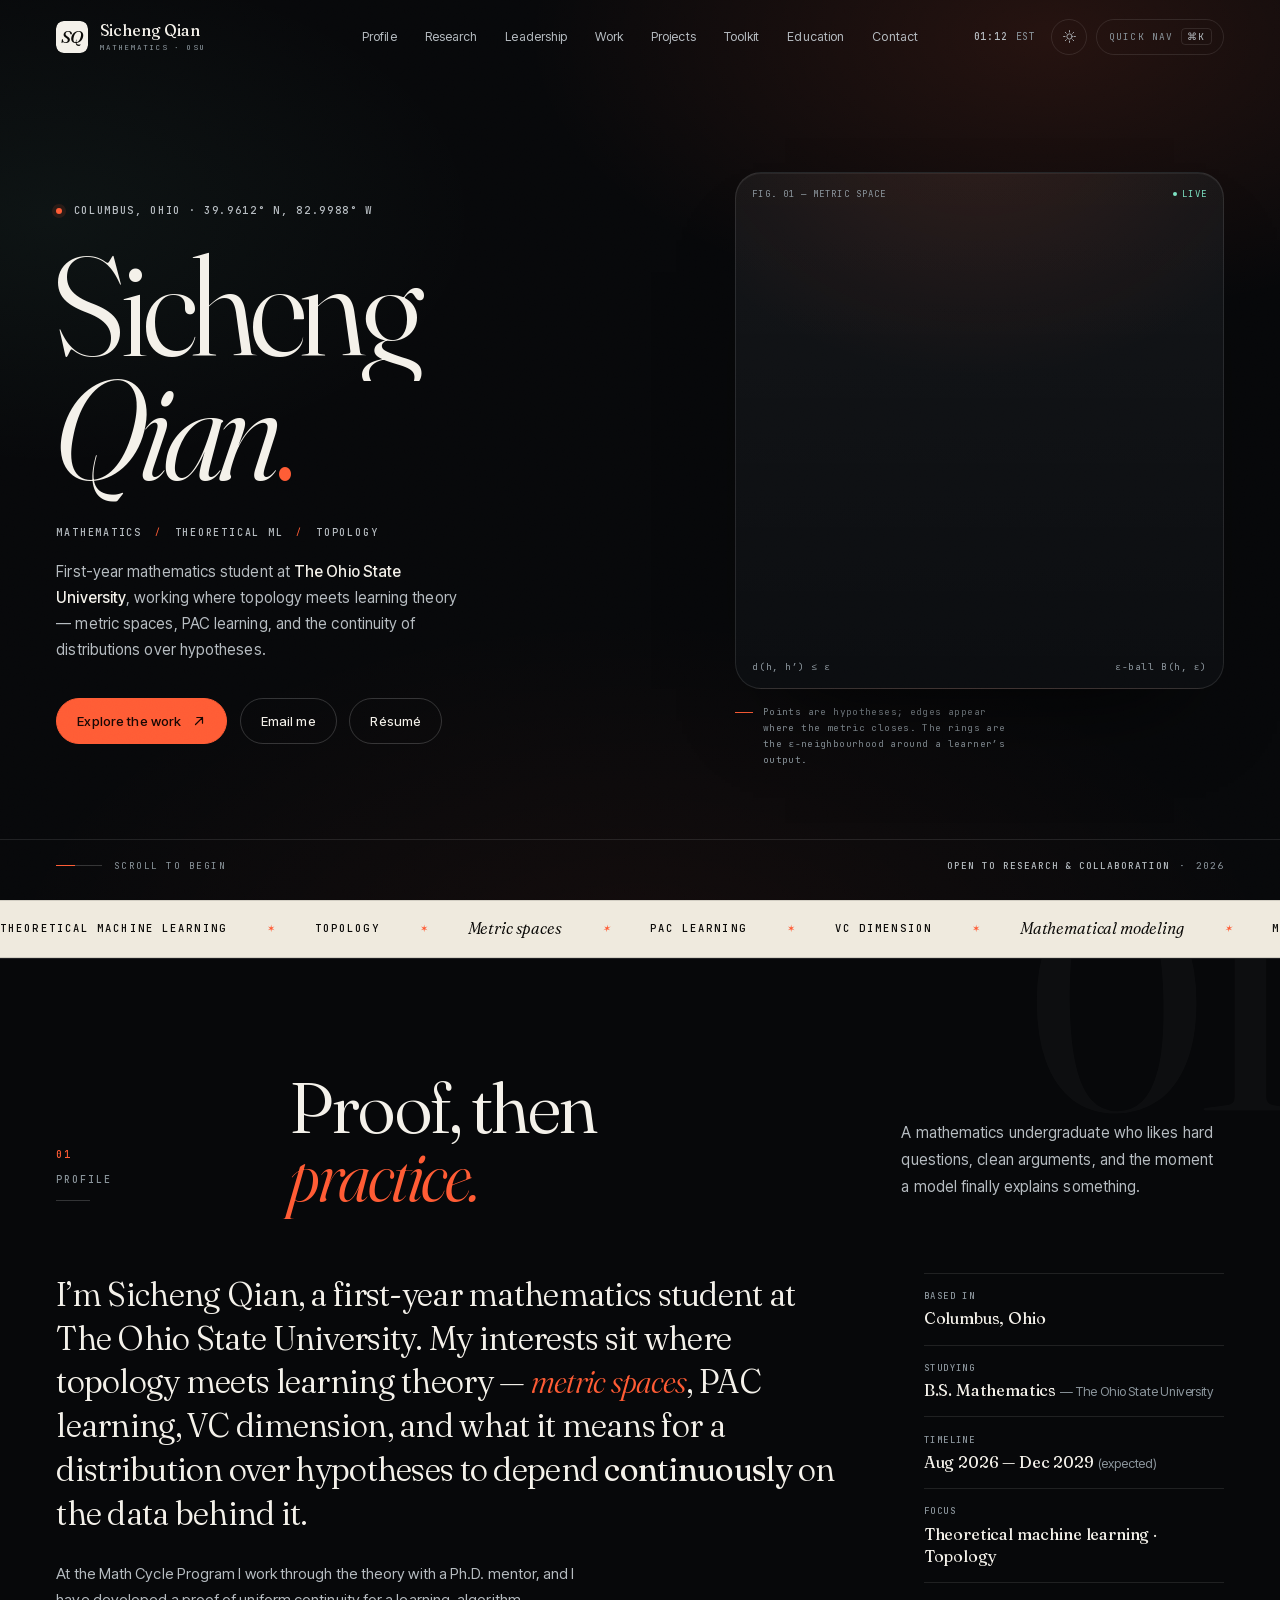
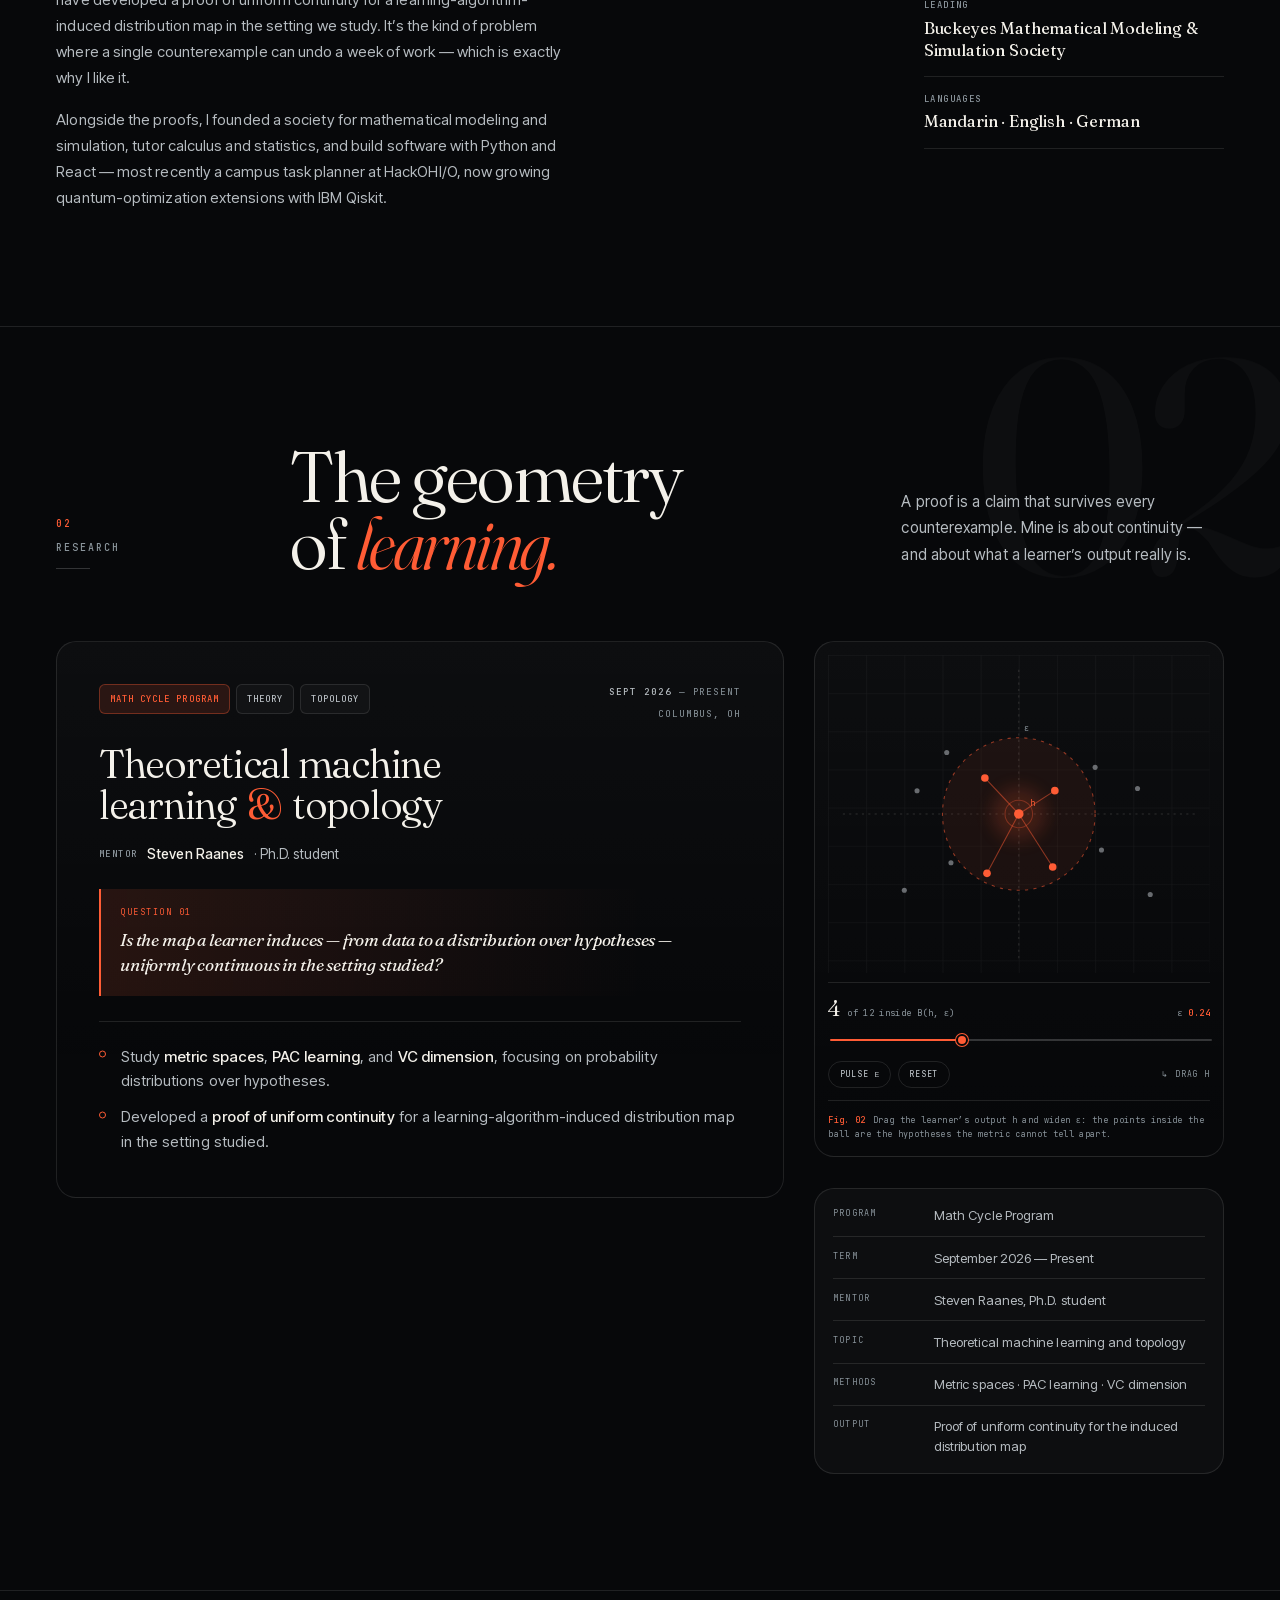
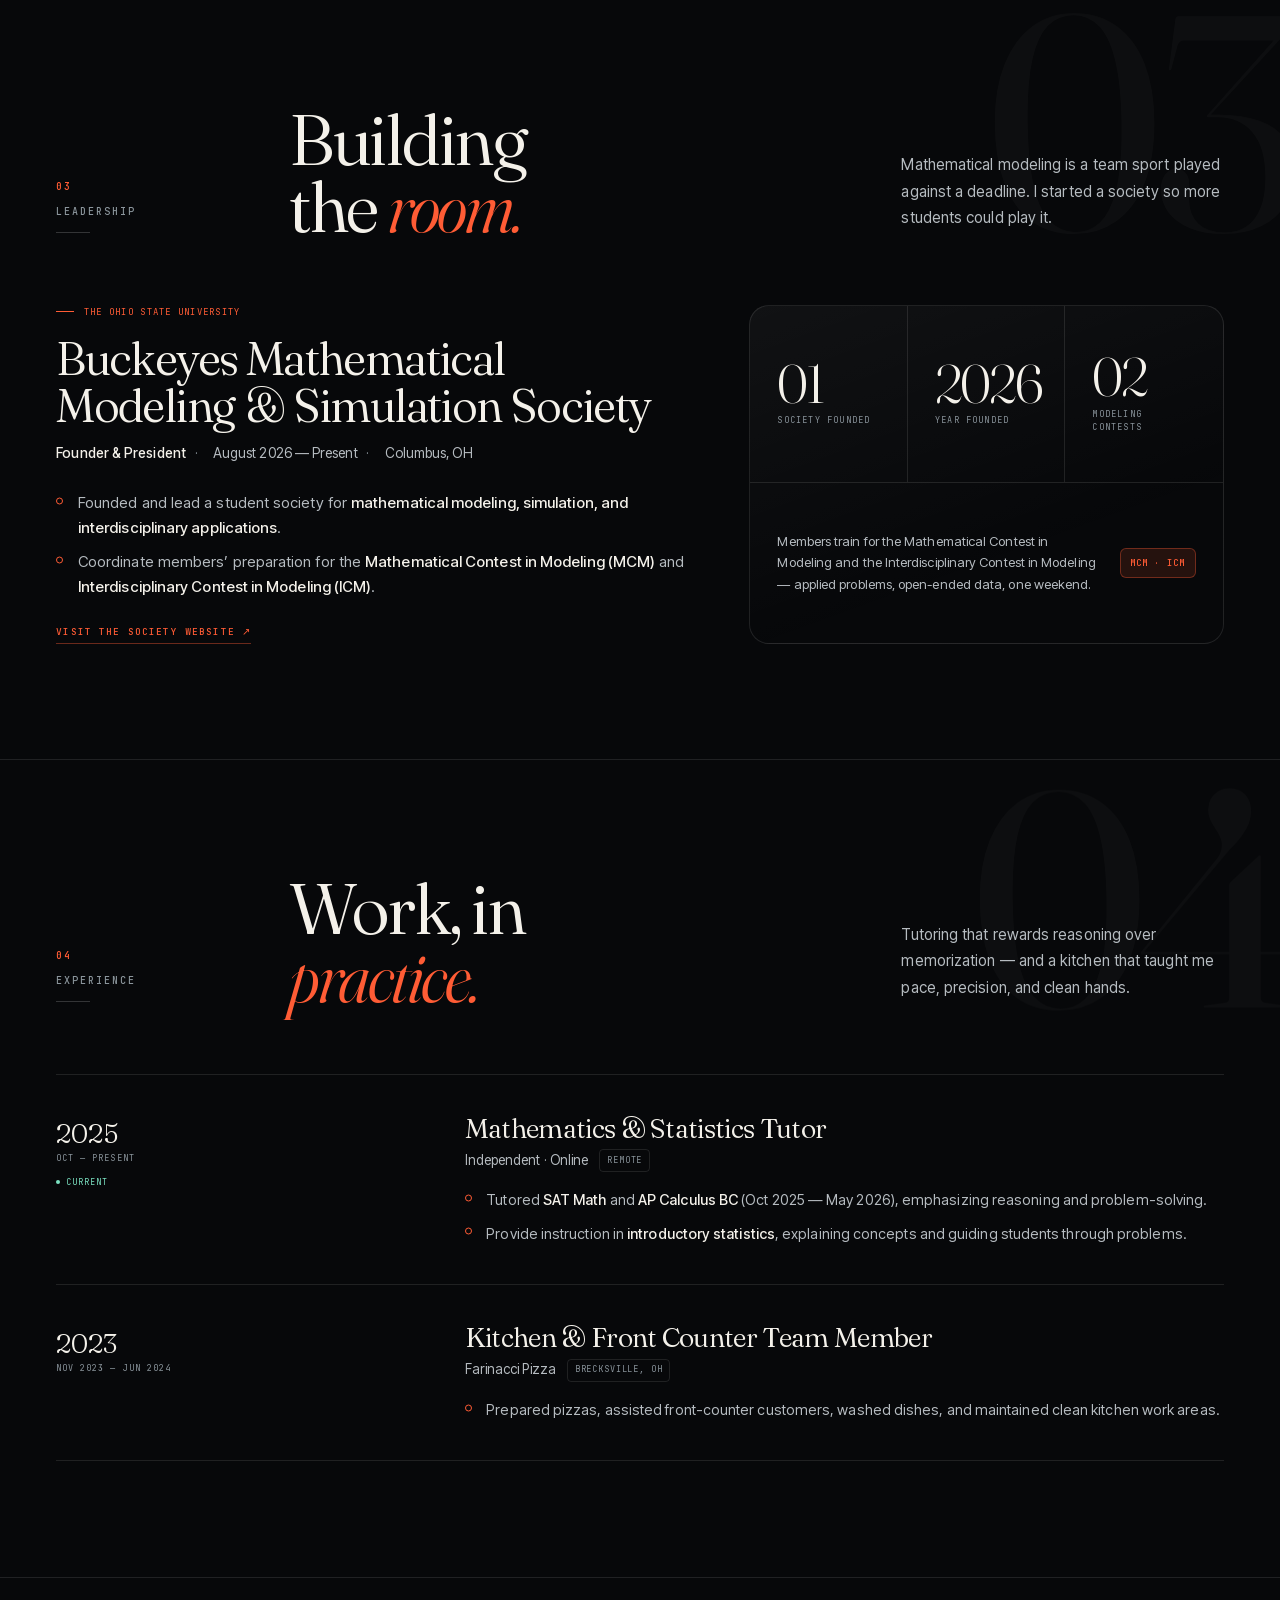
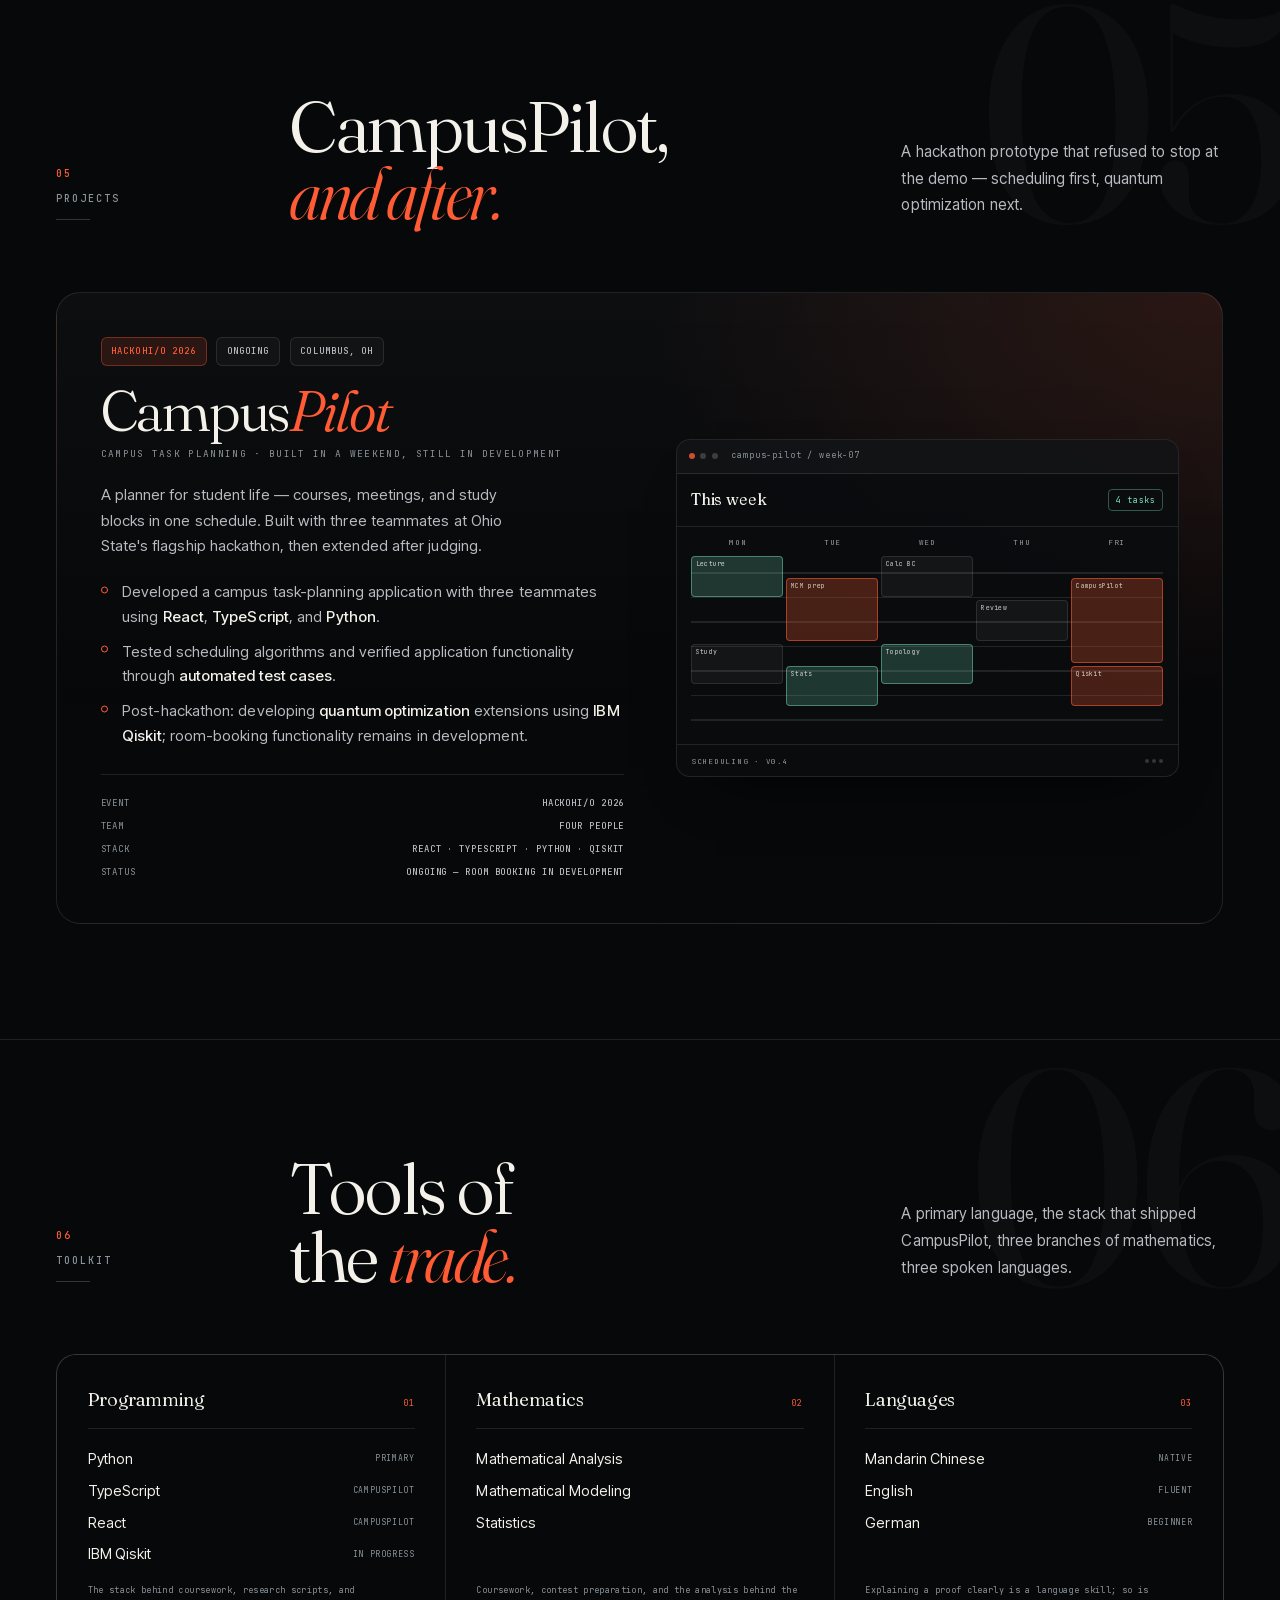
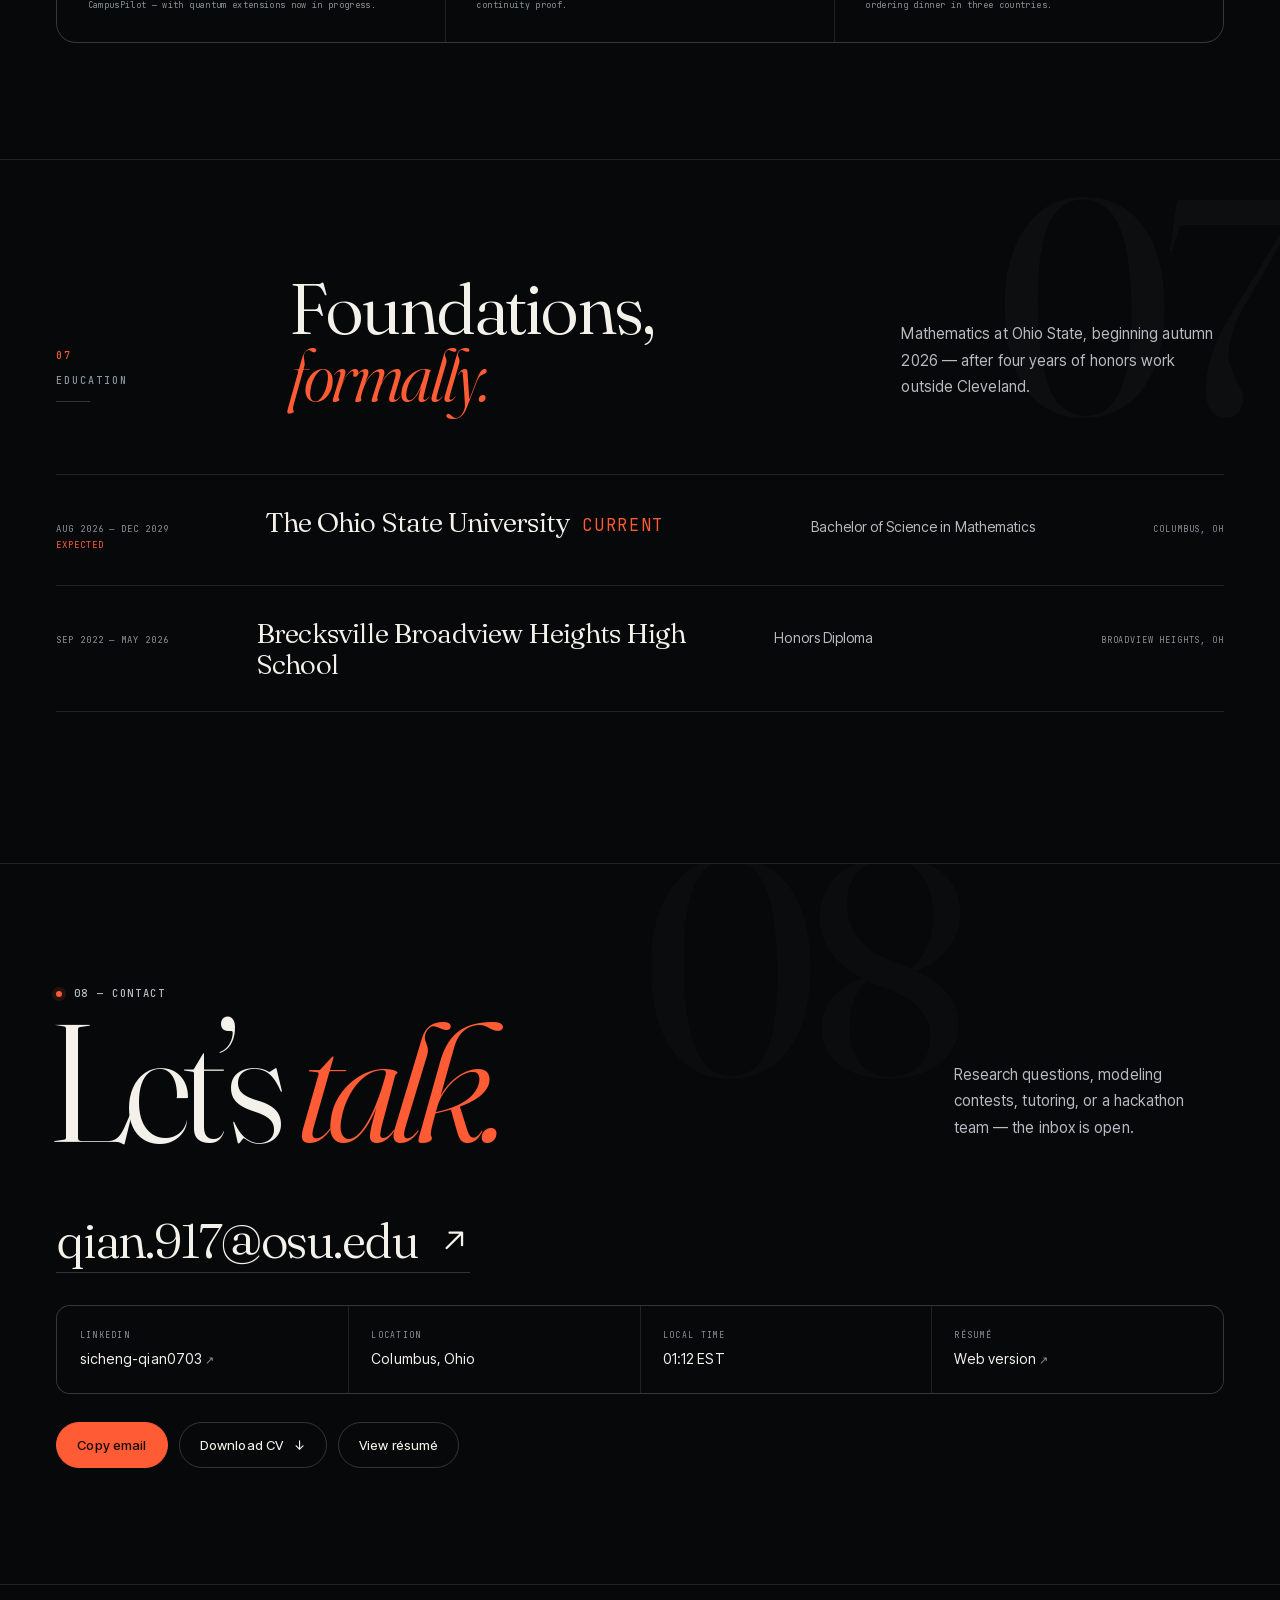
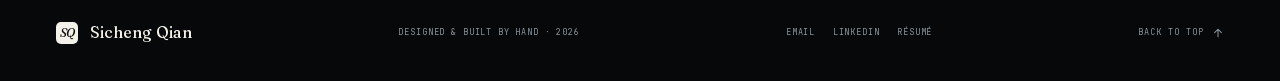
==== commit a8b149a2: "Add SQ monogram, loading curtain, contrast ribbon, interactive epsilon lab - Artistic SQ seal logo (" ====
--- a/index.html
+++ b/index.html
@@ -23,7 +23,8 @@
 <meta name="twitter:description" content="Mathematics at The Ohio State University. Metric spaces, PAC learning, and the continuity of hypothesis distributions.">
 <meta name="twitter:image" content="https://qsc032376-hash.github.io/assets/img/og.png">
 
-<link rel="icon" href="assets/img/favicon.svg" type="image/svg+xml">
+<link rel="icon" href="assets/img/favicon-32.png" sizes="32x32" type="image/png">
+<link rel="icon" href="assets/img/icon-192.png" sizes="192x192" type="image/png">
 <link rel="apple-touch-icon" href="assets/img/apple-touch-icon.png">
 
 <link rel="preload" href="assets/fonts/fraunces-normal-300-700.woff2" as="font" type="font/woff2" crossorigin>
@@ -65,15 +66,22 @@
 <!-- ============================ INTRO ============================ -->
 <div class="intro" id="intro" aria-hidden="true">
   <div class="intro__inner">
-    <svg class="intro__mark" viewBox="0 0 40 40" fill="none">
-      <circle cx="20" cy="20" r="13.5" stroke="currentColor" stroke-opacity=".22"/>
-      <circle cx="20" cy="20" r="6.5" stroke="#FF5C35" stroke-opacity=".9"/>
-      <circle cx="20" cy="20" r="2" fill="#FF5C35"/>
-      <circle cx="20" cy="6.5" r="1.5" fill="currentColor" fill-opacity=".5"/>
-    </svg>
-    <div class="intro__name">Sicheng Qian</div>
-    <div class="intro__bar"><i></i></div>
-    <div class="intro__meta"><span>Metric space</span><span id="intro-pct">00 — 100</span></div>
+    <div class="intro__badge">
+      <svg class="intro__ring" viewBox="0 0 132 132" aria-hidden="true">
+        <circle class="intro__ring-track" cx="66" cy="66" r="62"></circle>
+        <circle class="intro__ring-fill" id="intro-ring" cx="66" cy="66" r="62"></circle>
+      </svg>
+      <svg class="intro__mark" viewBox="0 0 40 40" aria-hidden="true">
+        <rect class="mark-seal" width="40" height="40" rx="9"/>
+        <text class="mark-type" x="20" y="27.6" text-anchor="middle">SQ</text>
+      </svg>
+    </div>
+    <div class="intro__name">Sicheng <em>Qian</em></div>
+    <div class="intro__bar"><i id="intro-bar"></i></div>
+    <div class="intro__meta"><span>Loading metric space</span><span><b id="intro-pct">000</b> / 100</span></div>
+  </div>
+  <div class="intro__foot">
+    <span>Mathematics</span><span>Theoretical ML</span><span>Topology</span>
   </div>
 </div>
 
@@ -81,12 +89,9 @@
 <nav class="nav" id="nav" aria-label="Primary">
   <div class="nav__inner shell">
     <a class="brand" href="#top" aria-label="Sicheng Qian — back to top">
-      <svg class="brand__mark" viewBox="0 0 40 40" fill="none" aria-hidden="true">
-        <circle cx="20" cy="20" r="13" stroke="currentColor" stroke-opacity=".3"/>
-        <circle cx="20" cy="20" r="6.2" stroke="var(--accent)" stroke-opacity=".95"/>
-        <circle cx="20" cy="20" r="1.8" fill="var(--accent)"/>
-        <circle cx="20" cy="7" r="1.4" fill="currentColor" fill-opacity=".5"/>
-        <circle cx="33" cy="20" r="1" fill="currentColor" fill-opacity=".3"/>
+      <svg class="brand__mark" viewBox="0 0 40 40" aria-hidden="true">
+        <rect class="mark-seal" width="40" height="40" rx="9"/>
+        <text class="mark-type" x="20" y="27.6" text-anchor="middle">SQ</text>
       </svg>
       <span class="brand__text">
         Sicheng Qian
@@ -341,67 +346,44 @@
         </article>
 
         <aside class="research__side">
-          <figure class="figure" data-reveal style="--d:100ms">
-            <svg viewBox="0 0 360 300" role="img" aria-label="Diagram: nested epsilon-balls in a metric space of hypotheses, with a central output h and connected points">
-              <defs>
-                <pattern id="figgrid" width="36" height="36" patternUnits="userSpaceOnUse">
-                  <path d="M36 0H0v36" fill="none" stroke="currentColor" stroke-opacity=".055"/>
-                </pattern>
-              </defs>
-              <rect width="360" height="300" fill="url(#figgrid)"/>
-
-              <line class="fig-axis" x1="180" y1="16" x2="180" y2="284"/>
-              <line class="fig-axis" x1="16" y1="152" x2="344" y2="152"/>
-
-              <circle class="fig-ring fig-ring--3" cx="180" cy="152" r="118"/>
-              <circle class="fig-ring fig-ring--2" cx="180" cy="152" r="84"/>
-              <circle class="fig-ring fig-ring--1" cx="180" cy="152" r="50"/>
-
-              <g class="fig-edge">
-                <line x1="180" y1="152" x2="148" y2="116"/>
-                <line x1="180" y1="152" x2="214" y2="128"/>
-                <line x1="180" y1="152" x2="212" y2="200"/>
-                <line x1="180" y1="152" x2="150" y2="206"/>
-                <line x1="148" y1="116" x2="112" y2="92"/>
-                <line x1="214" y1="128" x2="252" y2="106"/>
-                <line x1="212" y1="200" x2="258" y2="184"/>
-                <line x1="150" y1="206" x2="116" y2="196"/>
-                <line x1="252" y1="106" x2="292" y2="126"/>
-                <line x1="112" y1="92" x2="84" y2="128"/>
-              </g>
-              <g class="fig-edge fig-edge--focal">
-                <line x1="180" y1="152" x2="148" y2="116"/>
-                <line x1="180" y1="152" x2="214" y2="128"/>
-                <line x1="180" y1="152" x2="212" y2="200"/>
-                <line x1="180" y1="152" x2="150" y2="206"/>
-              </g>
-
-              <g class="fig-node">
-                <circle cx="112" cy="92" r="2.4"/>
-                <circle cx="252" cy="106" r="2.4"/>
-                <circle cx="292" cy="126" r="2"/>
-                <circle cx="84" cy="128" r="2"/>
-                <circle cx="258" cy="184" r="2.4"/>
-                <circle cx="116" cy="196" r="2.2"/>
-                <circle cx="72" cy="222" r="1.8"/>
-                <circle cx="304" cy="226" r="1.8"/>
-              </g>
-              <g class="fig-node fig-node--accent">
-                <circle cx="148" cy="116" r="2.8"/>
-                <circle cx="214" cy="128" r="2.8"/>
-                <circle cx="212" cy="200" r="2.8"/>
-                <circle cx="150" cy="206" r="2.2"/>
-              </g>
-
-              <circle class="fig-halo" cx="180" cy="152" r="8"/>
-              <circle class="fig-focal" cx="180" cy="152" r="4"/>
-
-              <text class="fig-label fig-label--accent" x="206" y="146">h</text>
-              <text class="fig-label" x="233" y="157">ε</text>
-              <text class="fig-label" x="24" y="286">METRIC d</text>
-              <text class="fig-label" x="266" y="286">VC-dim</text>
-            </svg>
-            <figcaption><b>Fig. 02</b><span>Nested ε-balls around a learner’s output h; edges drawn where the metric closes between hypotheses.</span></figcaption>
+          <figure class="figure figure--lab" data-reveal style="--d:100ms">
+            <div class="lab">
+              <svg id="lab-svg" viewBox="0 0 360 300" role="img" aria-labelledby="lab-title lab-desc">
+                <title id="lab-title">Interactive epsilon-ball in a metric space of hypotheses</title>
+                <desc id="lab-desc">Drag the point h and move the epsilon slider to see which hypotheses fall inside its neighbourhood.</desc>
+                <defs>
+                  <pattern id="figgrid" width="36" height="36" patternUnits="userSpaceOnUse">
+                    <path d="M36 0H0v36" fill="none" stroke="currentColor" stroke-opacity=".055"/>
+                  </pattern>
+                </defs>
+                <rect width="360" height="300" fill="url(#figgrid)"/>
+                <line class="fig-axis" x1="180" y1="14" x2="180" y2="286"/>
+                <line class="fig-axis" x1="14" y1="150" x2="346" y2="150"/>
+                <circle id="lab-ball" class="lab-ball" cx="180" cy="150" r="72"/>
+                <circle id="lab-halo" class="lab-halo" cx="180" cy="150" r="26"/>
+                <g id="lab-edges" class="lab-edges"></g>
+                <g id="lab-points" class="lab-points"></g>
+                <circle id="lab-h-ring" class="lab-h-ring" cx="180" cy="150" r="13"/>
+                <circle id="lab-handle" class="lab-handle" cx="180" cy="150" r="28"/>
+                <circle id="lab-h" class="lab-h" cx="180" cy="150" r="4.5"/>
+                <text class="fig-label fig-label--accent" id="lab-h-label" x="192" y="144">h</text>
+                <text class="fig-label" id="lab-eps-label" x="184" y="72">ε</text>
+              </svg>
+
+              <div class="lab__ui">
+                <div class="lab__readout">
+                  <span class="lab__count"><b id="lab-count">6</b><span>of 12 inside B(h, ε)</span></span>
+                  <span class="lab__eps">ε <b id="lab-eps">0.24</b></span>
+                </div>
+                <input class="lab__slider" id="lab-slider" type="range" min="8" max="55" step="1" value="24" aria-label="Epsilon radius">
+                <div class="lab__actions">
+                  <button class="lab__btn" id="lab-pulse" type="button">Pulse ε</button>
+                  <button class="lab__btn" id="lab-reset" type="button">Reset</button>
+                  <span class="lab__hint" aria-hidden="true">↳ drag h</span>
+                </div>
+              </div>
+            </div>
+            <figcaption><b>Fig. 02</b><span>Drag the learner’s output h and widen ε: the points inside the ball are the hypotheses the metric cannot tell apart.</span></figcaption>
           </figure>
 
           <dl class="spec" data-reveal style="--d:160ms">
@@ -717,10 +699,9 @@
 <footer class="footer">
   <div class="footer__inner shell">
     <div class="footer__brand">
-      <svg viewBox="0 0 40 40" fill="none" aria-hidden="true">
-        <circle cx="20" cy="20" r="13" stroke="currentColor" stroke-opacity=".3"/>
-        <circle cx="20" cy="20" r="6.2" stroke="var(--accent)" stroke-opacity=".95"/>
-        <circle cx="20" cy="20" r="1.8" fill="var(--accent)"/>
+      <svg viewBox="0 0 40 40" aria-hidden="true">
+        <rect class="mark-seal" width="40" height="40" rx="9"/>
+        <text class="mark-type" x="20" y="27.6" text-anchor="middle">SQ</text>
       </svg>
       Sicheng Qian
     </div>
--- a/assets/css/style.css
+++ b/assets/css/style.css
@@ -346,14 +346,38 @@
 }
 
 .brand__mark {
-  width: 30px;
-  height: 30px;
+  width: 32px;
+  height: 32px;
   flex: none;
-  transition: transform 0.7s var(--ease);
+  border-radius: 8px;
+  transition: transform 0.7s var(--ease), box-shadow 0.5s var(--ease);
 }
 
 .brand:hover .brand__mark {
-  transform: rotate(90deg);
+  transform: rotate(-7deg) scale(1.06);
+  box-shadow: 0 10px 24px -12px rgba(255, 92, 53, 0.55);
+}
+
+/* SQ monogram — cream seal, ink serif letters; inverts in light mode */
+.mark-seal {
+  fill: #f4f1ea;
+}
+
+.mark-type {
+  font-family: var(--serif);
+  font-style: italic;
+  font-weight: 450;
+  font-size: 22px;
+  letter-spacing: -1.1px;
+  fill: #0b0a08;
+}
+
+html[data-theme="light"] .mark-seal {
+  fill: #121110;
+}
+
+html[data-theme="light"] .mark-type {
+  fill: #f4f1ea;
 }
 
 .brand__text {
@@ -777,6 +801,7 @@
   box-shadow: 0 50px 90px -50px rgba(0, 0, 0, 0.9),
     inset 0 1px 0 rgba(255, 255, 255, 0.06);
   isolation: isolate;
+  transform: translate3d(0, var(--hp, 0px), 0);
 }
 
 .viz::after {
@@ -951,13 +976,24 @@
 }
 
 /* ------------------------------------------------ 06. Marquee --- */
+/* high-contrast ribbon: paper band in dark mode, ink band in light mode */
 .marquee {
+  --band-bg: #efeade;
+  --band-ink: #0b0a08;
+  position: relative;
   overflow: hidden;
-  border-block: 1px solid var(--line);
-  background: color-mix(in srgb, var(--bg-2) 70%, transparent);
+  display: flex;
   padding: 0.95rem 0;
-  --gap: 2.4rem;
-  display: flex;
+  background: var(--band-bg);
+  color: var(--band-ink);
+  border-block: 1px solid rgba(0, 0, 0, 0.12);
+  --gap: 2.5rem;
+}
+
+html[data-theme="light"] .marquee {
+  --band-bg: #0c0b09;
+  --band-ink: #f4f1ea;
+  border-color: rgba(255, 255, 255, 0.12);
 }
 
 .marquee__track {
@@ -981,29 +1017,29 @@
   align-items: center;
   gap: var(--gap);
   font-family: var(--mono);
-  font-size: 10px;
+  font-size: 10.5px;
   font-weight: 500;
   letter-spacing: 0.2em;
   text-transform: uppercase;
-  color: var(--text-2);
+  color: var(--band-ink);
   white-space: nowrap;
 }
 
 .marquee__item::after {
-  content: "✦";
+  content: "✶";
   color: var(--accent);
-  font-size: 9px;
+  font-size: 10px;
   letter-spacing: 0;
 }
 
 .marquee__item:nth-child(3n) {
   font-family: var(--serif);
   font-style: italic;
-  font-size: 15px;
-  font-weight: 300;
-  letter-spacing: 0;
+  font-size: 16px;
+  font-weight: 350;
+  letter-spacing: -0.01em;
   text-transform: none;
-  color: var(--text);
+  color: var(--band-ink);
 }
 
 @keyframes marquee {
@@ -1040,6 +1076,8 @@
   pointer-events: none;
   z-index: 0;
   user-select: none;
+  transform: translate3d(0, var(--gp, 0px), 0);
+  will-change: transform;
 }
 
 .sec-head {
@@ -1540,6 +1578,229 @@
   stroke-opacity: 0.14;
   stroke-width: 1;
   stroke-dasharray: 2 4;
+}
+
+/* interactive epsilon-ball lab */
+.figure--lab {
+  padding: 0.8rem 0.8rem 0.9rem;
+}
+
+.lab {
+  position: relative;
+}
+
+#lab-svg {
+  display: block;
+  width: 100%;
+  height: auto;
+  touch-action: pan-y;
+  user-select: none;
+  -webkit-tap-highlight-color: transparent;
+}
+
+.lab-handle {
+  fill: transparent;
+  cursor: grab;
+  touch-action: none;
+}
+
+.lab-handle:active {
+  cursor: grabbing;
+}
+
+.lab-ball {
+  fill: color-mix(in srgb, var(--accent) 7%, transparent);
+  stroke: var(--accent);
+  stroke-opacity: 0.55;
+  stroke-width: 1;
+  stroke-dasharray: 3 5;
+}
+
+.lab-halo {
+  fill: var(--accent);
+  fill-opacity: 0.16;
+  filter: blur(7px);
+}
+
+.lab-edge {
+  stroke: var(--accent);
+  stroke-opacity: 0.5;
+  stroke-width: 1;
+}
+
+.lab-point {
+  fill: var(--text-2);
+  fill-opacity: 0.55;
+  transition: fill 0.25s var(--ease), fill-opacity 0.25s var(--ease),
+    r 0.25s var(--ease);
+}
+
+.lab-point.is-in {
+  fill: var(--accent);
+  fill-opacity: 1;
+}
+
+.lab-h {
+  fill: var(--accent);
+}
+
+.lab-h-ring {
+  fill: none;
+  stroke: var(--accent);
+  stroke-opacity: 0.34;
+  stroke-width: 1;
+  transform-box: fill-box;
+  transform-origin: center;
+  animation: lab-pulse 3.4s var(--ease-soft) infinite;
+}
+
+@keyframes lab-pulse {
+  0%,
+  100% {
+    transform: scale(1);
+    opacity: 0.8;
+  }
+  55% {
+    transform: scale(1.55);
+    opacity: 0;
+  }
+}
+
+.lab__ui {
+  display: grid;
+  gap: 0.65rem;
+  margin-top: 0.55rem;
+  padding-top: 0.8rem;
+  border-top: 1px solid var(--line);
+}
+
+.lab__readout {
+  display: flex;
+  align-items: baseline;
+  justify-content: space-between;
+  gap: 1rem;
+  font-family: var(--mono);
+  font-size: 9px;
+  letter-spacing: 0.04em;
+  color: var(--muted);
+}
+
+.lab__count {
+  display: inline-flex;
+  align-items: baseline;
+  gap: 0.4rem;
+}
+
+.lab__count b {
+  font-family: var(--serif);
+  font-size: 1.45rem;
+  font-weight: 340;
+  letter-spacing: -0.02em;
+  color: var(--text);
+  line-height: 1;
+}
+
+.lab__eps b {
+  font-weight: 500;
+  color: var(--accent);
+}
+
+.lab__slider {
+  -webkit-appearance: none;
+  appearance: none;
+  width: 100%;
+  height: 16px;
+  background: transparent;
+  cursor: ew-resize;
+}
+
+.lab__slider:focus-visible {
+  outline: none;
+}
+
+.lab__slider:focus-visible::-webkit-slider-thumb {
+  box-shadow: 0 0 0 4px var(--accent-soft), 0 0 0 1px var(--accent);
+}
+
+.lab__slider::-webkit-slider-runnable-track {
+  height: 2px;
+  border-radius: 2px;
+  background: linear-gradient(
+    90deg,
+    var(--accent) var(--fill, 34%),
+    var(--line-2) var(--fill, 34%)
+  );
+}
+
+.lab__slider::-webkit-slider-thumb {
+  -webkit-appearance: none;
+  width: 12px;
+  height: 12px;
+  margin-top: -5px;
+  border-radius: 50%;
+  background: var(--accent);
+  border: 2px solid var(--bg);
+  box-shadow: 0 0 0 1px var(--accent);
+  transition: transform 0.25s var(--ease);
+}
+
+.lab__slider:hover::-webkit-slider-thumb {
+  transform: scale(1.2);
+}
+
+.lab__slider::-moz-range-track {
+  height: 2px;
+  border-radius: 2px;
+  background: var(--line-2);
+}
+
+.lab__slider::-moz-range-progress {
+  height: 2px;
+  background: var(--accent);
+}
+
+.lab__slider::-moz-range-thumb {
+  width: 10px;
+  height: 10px;
+  border: 2px solid var(--bg);
+  border-radius: 50%;
+  background: var(--accent);
+}
+
+.lab__actions {
+  display: flex;
+  flex-wrap: wrap;
+  align-items: center;
+  gap: 0.4rem;
+}
+
+.lab__btn {
+  padding: 0.4rem 0.65rem;
+  border: 1px solid var(--line);
+  border-radius: 999px;
+  font-family: var(--mono);
+  font-size: 8px;
+  font-weight: 500;
+  letter-spacing: 0.1em;
+  text-transform: uppercase;
+  color: var(--text-2);
+  transition: color 0.3s var(--ease), border-color 0.3s var(--ease),
+    background-color 0.3s var(--ease);
+}
+
+.lab__btn:hover {
+  color: var(--text);
+  border-color: var(--line-2);
+  background: var(--panel);
+}
+
+.lab__hint {
+  margin-left: auto;
+  font-family: var(--mono);
+  font-size: 8px;
+  letter-spacing: 0.1em;
+  text-transform: uppercase;
+  color: var(--muted);
 }
 
 .spec {
@@ -2698,55 +2959,110 @@
   inset: 0;
   z-index: 120;
   display: none;
-  place-items: center;
+  flex-direction: column;
+  align-items: center;
+  justify-content: center;
   background: var(--bg);
-  transition: opacity 0.7s var(--ease), visibility 0.7s;
+  will-change: transform;
+  transition: transform 0.95s cubic-bezier(0.76, 0, 0.24, 1),
+    visibility 0.95s linear;
 }
 
 html.js .intro {
-  display: grid;
+  display: flex;
+}
+
+.intro::after {
+  content: "";
+  position: absolute;
+  left: 0;
+  right: 0;
+  bottom: 0;
+  height: 2px;
+  background: linear-gradient(90deg, var(--accent), var(--mint));
 }
 
 .intro.is-done {
-  opacity: 0;
+  transform: translateY(-101%);
+  pointer-events: none;
   visibility: hidden;
-  pointer-events: none;
 }
 
 .intro__inner {
-  width: min(320px, 70vw);
-  text-align: center;
+  display: flex;
+  flex-direction: column;
+  align-items: center;
+}
+
+.intro__badge {
+  position: relative;
+  width: 132px;
+  height: 132px;
+  margin-bottom: 36px;
+}
+
+.intro__ring {
+  position: absolute;
+  inset: 0;
+  width: 100%;
+  height: 100%;
+  transform: rotate(-90deg);
+}
+
+.intro__ring-track {
+  fill: none;
+  stroke: currentColor;
+  stroke-opacity: 0.09;
+  stroke-width: 1.2;
+}
+
+.intro__ring-fill {
+  fill: none;
+  stroke: var(--accent);
+  stroke-width: 1.4;
+  stroke-linecap: round;
+  stroke-dasharray: 389.56;
+  stroke-dashoffset: 389.56;
 }
 
 .intro__mark {
-  width: 44px;
-  height: 44px;
-  margin: 0 auto 1.4rem;
-  animation: intro-mark 1.4s var(--ease) both;
+  position: absolute;
+  left: 50%;
+  top: 50%;
+  width: 60px;
+  height: 60px;
+  transform: translate(-50%, -50%);
+  animation: intro-mark 1.1s var(--ease) both;
 }
 
 @keyframes intro-mark {
   from {
     opacity: 0;
-    transform: scale(0.7) rotate(-40deg);
+    transform: translate(-50%, -50%) scale(0.72) rotate(-8deg);
   }
   to {
     opacity: 1;
-    transform: none;
+    transform: translate(-50%, -50%) scale(1) rotate(0deg);
   }
 }
 
 .intro__name {
   font-family: var(--serif);
-  font-size: 1.3rem;
-  font-weight: 350;
-  letter-spacing: -0.02em;
+  font-size: 1.55rem;
+  font-weight: 340;
+  letter-spacing: -0.025em;
   color: var(--text);
-  margin-bottom: 1.4rem;
+}
+
+.intro__name em {
+  color: var(--accent);
+  font-style: italic;
 }
 
 .intro__bar {
+  width: 236px;
   height: 1px;
+  margin-top: 22px;
   background: var(--line);
   overflow: hidden;
 }
@@ -2763,10 +3079,31 @@
 .intro__meta {
   display: flex;
   justify-content: space-between;
-  margin-top: 0.7rem;
+  width: 236px;
+  margin-top: 10px;
   font-family: var(--mono);
   font-size: 8px;
   letter-spacing: 0.16em;
+  text-transform: uppercase;
+  color: var(--muted);
+}
+
+.intro__meta b {
+  font-weight: 500;
+  color: var(--text-2);
+}
+
+.intro__foot {
+  position: absolute;
+  left: 0;
+  right: 0;
+  bottom: 26px;
+  display: flex;
+  justify-content: center;
+  gap: 22px;
+  font-family: var(--mono);
+  font-size: 8px;
+  letter-spacing: 0.2em;
   text-transform: uppercase;
   color: var(--muted);
 }
@@ -2774,14 +3111,31 @@
 /* ------------------------------------------------ 20. Reveals --- */
 html.js [data-reveal]:not(.is-in) {
   opacity: 0;
-  transform: translateY(26px);
-  transition: opacity 1s var(--ease), transform 1s var(--ease);
+  transform: translateY(34px) scale(0.99);
+  filter: blur(9px);
+}
+
+[data-reveal] {
+  transition: opacity 1.15s var(--ease), transform 1.15s var(--ease),
+    filter 1.15s var(--ease);
   transition-delay: var(--d, 0ms);
 }
 
 [data-reveal].is-in {
   opacity: 1;
   transform: none;
+  filter: none;
+}
+
+/* scroll-linked word reveal for the profile statement */
+.word {
+  opacity: 0.24;
+  transition: opacity 0.3s linear;
+  will-change: opacity;
+}
+
+html:not(.js) .word {
+  opacity: 1;
 }
 
 [data-reveal="fade"] {
@@ -3056,6 +3410,11 @@
   .hero [data-anim] {
     opacity: 1 !important;
     transform: none !important;
+    filter: none !important;
+  }
+
+  .word {
+    opacity: 1 !important;
   }
   .hero__name .line__inner {
     transform: none !important;
@@ -3090,7 +3449,8 @@
   .scroll-cue,
   .footer__links,
   .to-top,
-  .contact__actions {
+  .contact__actions,
+  .lab__ui {
     display: none !important;
   }
   body {
@@ -3106,9 +3466,11 @@
   }
   [data-reveal],
   .hero [data-anim],
-  .hero__name .line__inner {
+  .hero__name .line__inner,
+  .word {
     opacity: 1 !important;
     transform: none !important;
+    filter: none !important;
   }
   .section[data-num]::before {
     display: none;
